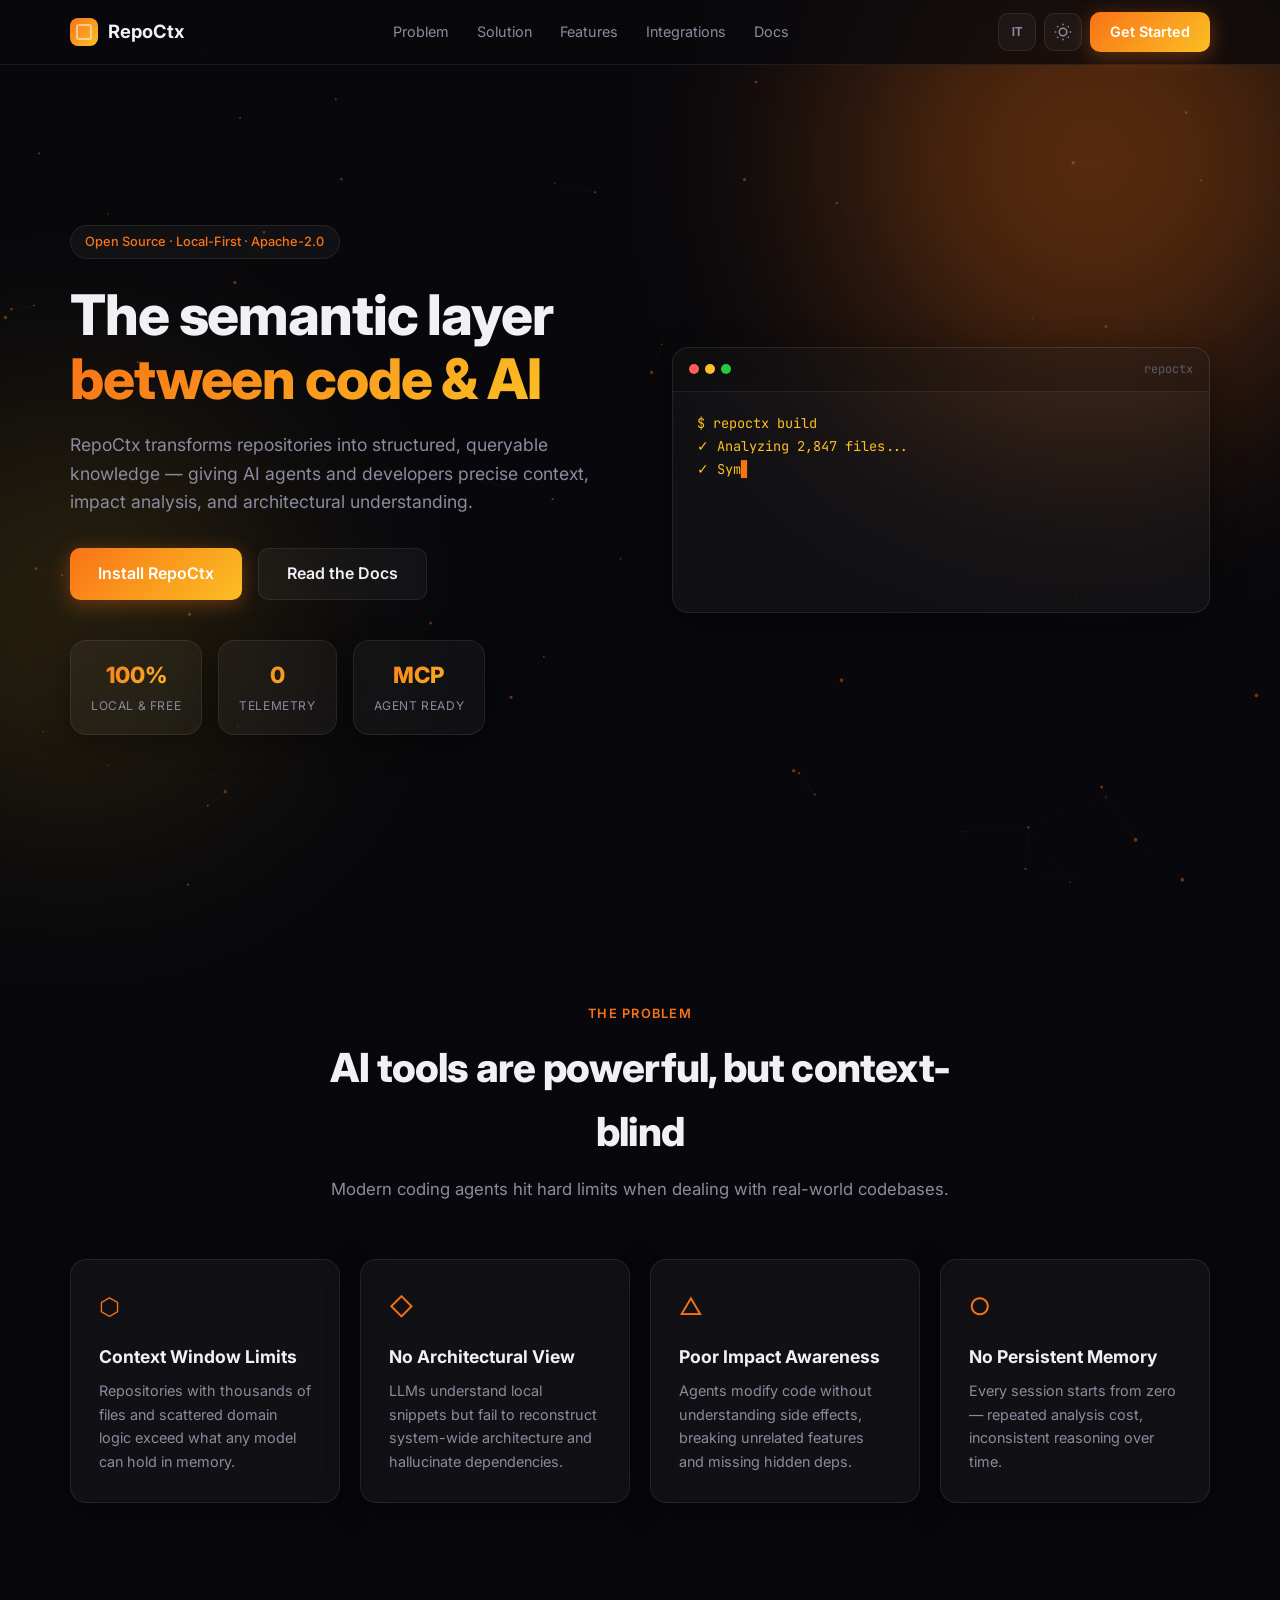
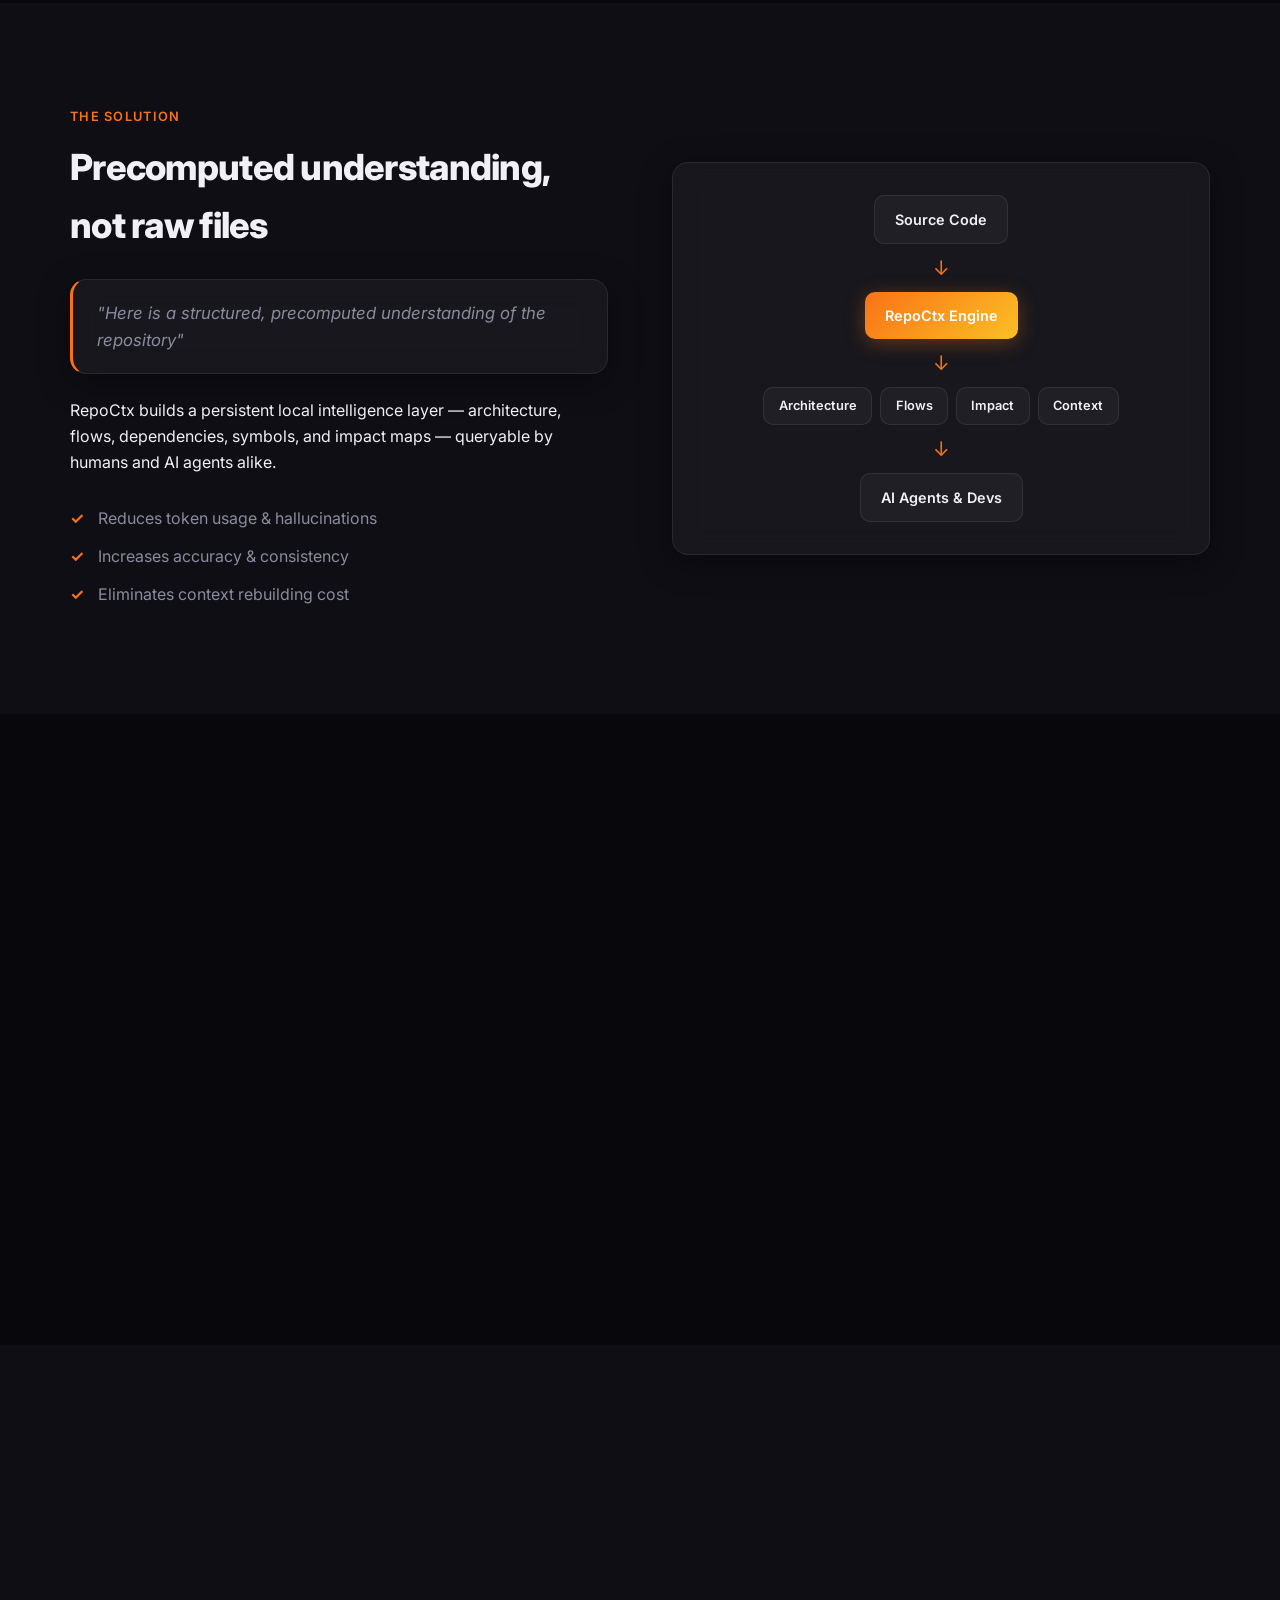
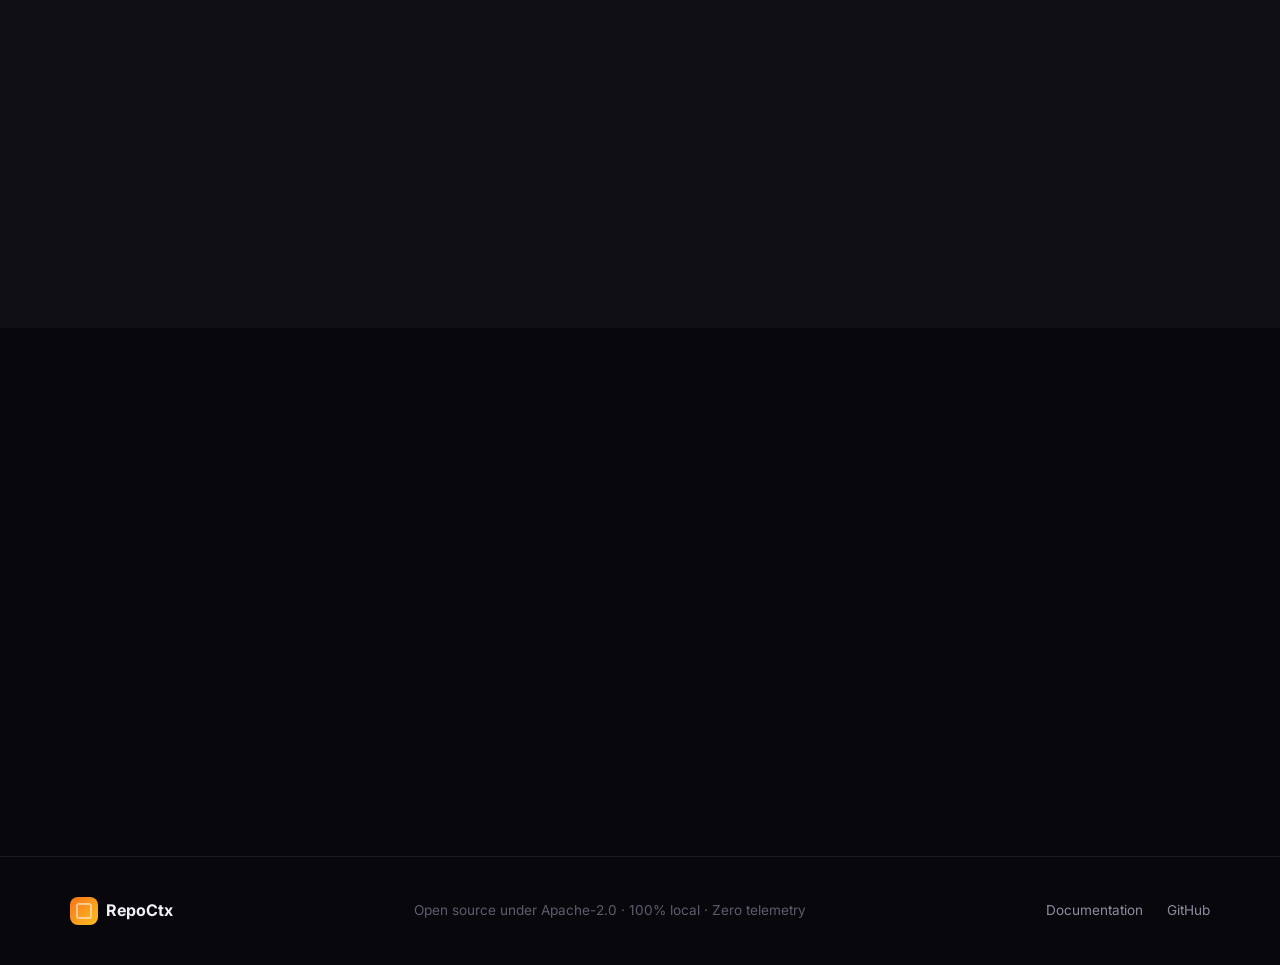
==== website/index.html @ 56a8cdcb "Initial commit" ====
<!DOCTYPE html>
<html lang="en" data-theme="dark">
<head>
  <meta charset="UTF-8" />
  <meta name="viewport" content="width=device-width, initial-scale=1.0" />
  <meta name="description" content="RepoCtx — AI Context & Impact Engine for Codebases" />
  <title>RepoCtx — AI Context & Impact Engine</title>
  <link rel="icon" type="image/svg+xml" href="public/favicon.svg" />
  <link rel="preload" href="css/styles.css" as="style" />
  <link rel="stylesheet" href="css/styles.css" />
  <link rel="preconnect" href="https://fonts.googleapis.com" />
  <link rel="preconnect" href="https://fonts.gstatic.com" crossorigin />
  <link rel="preload" as="style" href="https://fonts.googleapis.com/css2?family=Inter:wght@400;500;600;700;800&family=JetBrains+Mono:wght@400;500;600&display=swap" />
  <link rel="stylesheet" href="https://fonts.googleapis.com/css2?family=Inter:wght@400;500;600;700;800&family=JetBrains+Mono:wght@400;500;600&display=swap" media="print" onload="this.media='all'" />
  <noscript><link rel="stylesheet" href="https://fonts.googleapis.com/css2?family=Inter:wght@400;500;600;700;800&family=JetBrains+Mono:wght@400;500;600&display=swap" /></noscript>
  <script>try{var t=localStorage.getItem("repoctx-theme");if(t)document.documentElement.setAttribute("data-theme",t)}catch(e){}</script>
</head>
<body>
  <canvas id="particles" aria-hidden="true"></canvas>
  <div class="glow glow-1" aria-hidden="true"></div>
  <div class="glow glow-2" aria-hidden="true"></div>

  <header class="nav" id="nav">
    <div class="nav-inner container">
      <a href="index.html" class="logo">
        <span class="logo-icon"></span>
        <span>RepoCtx</span>
      </a>
      <nav class="nav-links">
        <a href="#problem" data-i18n="nav.problem">Problem</a>
        <a href="#solution" data-i18n="nav.solution">Solution</a>
        <a href="#features" data-i18n="nav.features">Features</a>
        <a href="#integrations" data-i18n="nav.integrations">Integrations</a>
        <a href="docs.html" data-i18n="nav.docs">Docs</a>
      </nav>
      <div class="nav-actions">
        <button class="btn-icon" id="lang-toggle" aria-label="Switch language">EN</button>
        <button class="btn-icon" id="theme-toggle" aria-label="Toggle theme">
          <svg class="icon-sun" width="18" height="18" viewBox="0 0 24 24" fill="none" stroke="currentColor" stroke-width="2"><circle cx="12" cy="12" r="5"/><path d="M12 1v2M12 21v2M4.22 4.22l1.42 1.42M18.36 18.36l1.42 1.42M1 12h2M21 12h2M4.22 19.78l1.42-1.42M18.36 5.64l1.42-1.42"/></svg>
          <svg class="icon-moon" width="18" height="18" viewBox="0 0 24 24" fill="none" stroke="currentColor" stroke-width="2"><path d="M21 12.79A9 9 0 1 1 11.21 3 7 7 0 0 0 21 12.79z"/></svg>
        </button>
        <a href="docs.html#install" class="btn btn-primary" data-i18n="nav.getStarted">Get Started</a>
      </div>
      <button class="nav-burger" id="nav-burger" aria-label="Menu">
        <span></span><span></span><span></span>
      </button>
    </div>
  </header>

  <main>
  <!-- Hero -->
  <section class="hero" id="hero">
    <div class="container hero-grid">
      <div class="hero-content reveal">
        <div class="badge" data-i18n="hero.badge">Open Source · Local-First · Apache-2.0</div>
        <h1>
          <span data-i18n="hero.title1">The semantic layer</span><br />
          <span class="gradient-text" data-i18n="hero.title2">between code & AI</span>
        </h1>
        <p class="hero-sub" data-i18n="hero.sub">
          RepoCtx transforms repositories into structured, queryable knowledge — giving AI agents and developers precise context, impact analysis, and architectural understanding.
        </p>
        <div class="hero-cta">
          <a href="docs.html#install" class="btn btn-primary btn-lg" data-i18n="hero.cta1">Install RepoCtx</a>
          <a href="docs.html" class="btn btn-glass btn-lg" data-i18n="hero.cta2">Read the Docs</a>
        </div>
        <div class="hero-stats">
          <div class="stat glass-card">
            <span class="stat-num">100%</span>
            <span class="stat-label" data-i18n="hero.stat1">Local & Free</span>
          </div>
          <div class="stat glass-card">
            <span class="stat-num">0</span>
            <span class="stat-label" data-i18n="hero.stat2">Telemetry</span>
          </div>
          <div class="stat glass-card">
            <span class="stat-num">MCP</span>
            <span class="stat-label" data-i18n="hero.stat3">Agent Ready</span>
          </div>
        </div>
      </div>
      <div class="hero-terminal reveal" data-delay="200">
        <div class="terminal glass-card">
          <div class="terminal-bar">
            <span class="dot red"></span>
            <span class="dot yellow"></span>
            <span class="dot green"></span>
            <span class="terminal-title">repoctx</span>
          </div>
          <div class="terminal-body">
            <pre><code id="typing-output"></code><span class="cursor-blink">▊</span></pre>
          </div>
        </div>
      </div>
    </div>
  </section>

  <!-- Problem -->
  <section class="section" id="problem">
    <div class="container">
      <div class="section-header reveal">
        <span class="section-tag" data-i18n="problem.tag">The Problem</span>
        <h2 data-i18n="problem.title">AI tools are powerful, but context-blind</h2>
        <p data-i18n="problem.sub">Modern coding agents hit hard limits when dealing with real-world codebases.</p>
      </div>
      <div class="cards-grid">
        <article class="glass-card card reveal" data-delay="0">
          <div class="card-icon">⬡</div>
          <h3 data-i18n="problem.c1.title">Context Window Limits</h3>
          <p data-i18n="problem.c1.desc">Repositories with thousands of files and scattered domain logic exceed what any model can hold in memory.</p>
        </article>
        <article class="glass-card card reveal" data-delay="100">
          <div class="card-icon">◇</div>
          <h3 data-i18n="problem.c2.title">No Architectural View</h3>
          <p data-i18n="problem.c2.desc">LLMs understand local snippets but fail to reconstruct system-wide architecture and hallucinate dependencies.</p>
        </article>
        <article class="glass-card card reveal" data-delay="200">
          <div class="card-icon">△</div>
          <h3 data-i18n="problem.c3.title">Poor Impact Awareness</h3>
          <p data-i18n="problem.c3.desc">Agents modify code without understanding side effects, breaking unrelated features and missing hidden deps.</p>
        </article>
        <article class="glass-card card reveal" data-delay="300">
          <div class="card-icon">○</div>
          <h3 data-i18n="problem.c4.title">No Persistent Memory</h3>
          <p data-i18n="problem.c4.desc">Every session starts from zero — repeated analysis cost, inconsistent reasoning over time.</p>
        </article>
      </div>
    </div>
  </section>

  <!-- Solution -->
  <section class="section section-alt" id="solution">
    <div class="container">
      <div class="split reveal">
        <div class="split-content">
          <span class="section-tag" data-i18n="solution.tag">The Solution</span>
          <h2 data-i18n="solution.title">Precomputed understanding, not raw files</h2>
          <blockquote class="quote glass-card">
            <p data-i18n="solution.quote">"Here is a structured, precomputed understanding of the repository"</p>
          </blockquote>
          <p data-i18n="solution.desc">RepoCtx builds a persistent local intelligence layer — architecture, flows, dependencies, symbols, and impact maps — queryable by humans and AI agents alike.</p>
          <ul class="check-list">
            <li data-i18n="solution.li1">Reduces token usage & hallucinations</li>
            <li data-i18n="solution.li2">Increases accuracy & consistency</li>
            <li data-i18n="solution.li3">Eliminates context rebuilding cost</li>
          </ul>
        </div>
        <div class="split-visual">
          <div class="flow-diagram glass-card">
            <div class="flow-node" data-i18n="solution.flow1">Source Code</div>
            <div class="flow-arrow">↓</div>
            <div class="flow-node accent" data-i18n="solution.flow2">RepoCtx Engine</div>
            <div class="flow-arrow">↓</div>
            <div class="flow-branches">
              <div class="flow-node small" data-i18n="solution.flow3">Architecture</div>
              <div class="flow-node small" data-i18n="solution.flow4">Flows</div>
              <div class="flow-node small" data-i18n="solution.flow5">Impact</div>
              <div class="flow-node small" data-i18n="solution.flow6">Context</div>
            </div>
            <div class="flow-arrow">↓</div>
            <div class="flow-node" data-i18n="solution.flow7">AI Agents & Devs</div>
          </div>
        </div>
      </div>
    </div>
  </section>

  <!-- Features -->
  <section class="section" id="features">
    <div class="container">
      <div class="section-header reveal">
        <span class="section-tag" data-i18n="features.tag">Key Features</span>
        <h2 data-i18n="features.title">Built for precision, not guesswork</h2>
      </div>
      <div class="features-grid">
        <article class="feature glass-card reveal" data-delay="0">
          <div class="feature-num">01</div>
          <h3 data-i18n="features.f1.title">Impact Analysis Engine</h3>
          <p data-i18n="features.f1.desc">Determines exactly what breaks when a component changes — modules, tests, risk zones.</p>
        </article>
        <article class="feature glass-card reveal" data-delay="100">
          <div class="feature-num">02</div>
          <h3 data-i18n="features.f2.title">Semantic Flow Reconstruction</h3>
          <p data-i18n="features.f2.desc">Reconstructs end-to-end business flows across services, modules, and external systems.</p>
        </article>
        <article class="feature glass-card reveal" data-delay="200">
          <div class="feature-num">03</div>
          <h3 data-i18n="features.f3.title">Repository Memory Layer</h3>
          <p data-i18n="features.f3.desc">Persistent structural understanding that survives across sessions and agent runs.</p>
        </article>
        <article class="feature glass-card reveal" data-delay="300">
          <div class="feature-num">04</div>
          <h3 data-i18n="features.f4.title">AI Context Compression</h3>
          <p data-i18n="features.f4.desc">Reduces massive codebases into minimal, token-optimized context for LLM consumption.</p>
        </article>
      </div>
    </div>
  </section>

  <!-- Integrations -->
  <section class="section section-alt" id="integrations">
    <div class="container">
      <div class="section-header reveal">
        <span class="section-tag" data-i18n="integrations.tag">Integrations</span>
        <h2 data-i18n="integrations.title">Agent-agnostic by design</h2>
        <p data-i18n="integrations.sub">Works with any AI coding tool via CLI or MCP.</p>
      </div>
      <div class="integrations-grid reveal">
        <div class="integration glass-card">
          <h3>Cursor</h3>
          <p data-i18n="integrations.cursor">Background context provider — architectural awareness for suggestions and multi-file edits.</p>
        </div>
        <div class="integration glass-card">
          <h3>Claude Code</h3>
          <p data-i18n="integrations.claude">Agents call repoctx context, impact, and flow before modifying code.</p>
        </div>
        <div class="integration glass-card">
          <h3>OpenAI Codex</h3>
          <p data-i18n="integrations.codex">Structured reasoning over large codebases via tool definitions.</p>
        </div>
        <div class="integration glass-card highlight">
          <h3>MCP Server</h3>
          <p data-i18n="integrations.mcp">repoctx-mcp exposes get_context, get_impact, get_flow, get_dependencies over stdio.</p>
        </div>
      </div>
    </div>
  </section>

  <!-- Vision CTA -->
  <section class="section cta-section">
    <div class="container reveal">
      <div class="cta-box glass-card">
        <h2 data-i18n="cta.title">The standard context layer for AI coding agents</h2>
        <p data-i18n="cta.sub">Like Git for version control — RepoCtx for code understanding.</p>
        <a href="docs.html#install" class="btn btn-primary btn-lg" data-i18n="cta.button">Start Building Context</a>
      </div>
    </div>
  </section>
  </main>

  <footer class="footer">
    <div class="container footer-inner">
      <div class="footer-brand">
        <span class="logo-icon"></span>
        <span>RepoCtx</span>
      </div>
      <p class="footer-copy" data-i18n="footer.copy">Open source under Apache-2.0 · 100% local · Zero telemetry</p>
      <div class="footer-links">
        <a href="docs.html" data-i18n="footer.docs">Documentation</a>
        <a href="https://github.com" data-i18n="footer.github">GitHub</a>
      </div>
    </div>
  </footer>

  <script src="js/i18n.js" defer></script>
  <script src="js/main.js" defer></script>
</body>
</html>
---- website/css/styles.css ----
/* ===== CSS Variables ===== */
:root,
[data-theme="dark"] {
  --bg: #08080c;
  --bg-alt: #0e0e14;
  --surface: rgba(255, 255, 255, 0.04);
  --surface-hover: rgba(255, 255, 255, 0.07);
  --border: rgba(255, 255, 255, 0.08);
  --border-strong: rgba(255, 255, 255, 0.14);
  --text: #f0f0f5;
  --text-muted: #8b8b9e;
  --text-dim: #5c5c6e;
  --accent: #f97316;
  --accent-light: #fbbf24;
  --accent-glow: rgba(249, 115, 22, 0.35);
  --accent-glow-soft: rgba(251, 191, 36, 0.15);
  --glass-blur: 16px;
  --nav-bg: rgba(8, 8, 12, 0.75);
  --code-bg: rgba(0, 0, 0, 0.35);
  --shadow: 0 8px 32px rgba(0, 0, 0, 0.4);
  --gradient: linear-gradient(135deg, #f97316, #fbbf24);
}

[data-theme="light"] {
  --bg: #f8f8fc;
  --bg-alt: #f0f0f6;
  --surface: rgba(255, 255, 255, 0.7);
  --surface-hover: rgba(255, 255, 255, 0.9);
  --border: rgba(0, 0, 0, 0.08);
  --border-strong: rgba(0, 0, 0, 0.14);
  --text: #12121a;
  --text-muted: #5c5c6e;
  --text-dim: #8b8b9e;
  --accent-glow: rgba(249, 115, 22, 0.2);
  --accent-glow-soft: rgba(251, 191, 36, 0.1);
  --nav-bg: rgba(248, 248, 252, 0.85);
  --code-bg: rgba(0, 0, 0, 0.04);
  --shadow: 0 8px 32px rgba(0, 0, 0, 0.08);
}

/* ===== Reset & Base ===== */
*, *::before, *::after { box-sizing: border-box; margin: 0; padding: 0; }

html {
  scroll-behavior: smooth;
  scroll-padding-top: 80px;
}

body {
  font-family: "Inter", system-ui, sans-serif;
  background: var(--bg);
  color: var(--text);
  line-height: 1.6;
  overflow-x: hidden;
  transition: background 0.4s ease, color 0.4s ease;
  text-rendering: optimizeLegibility;
  -webkit-font-smoothing: antialiased;
}

a { color: inherit; text-decoration: none; }
img { max-width: 100%; display: block; }
code, pre { font-family: "JetBrains Mono", monospace; }

.container {
  width: min(1140px, 92vw);
  margin: 0 auto;
}

/* ===== Background Effects ===== */
#particles {
  position: fixed;
  inset: 0;
  z-index: 0;
  pointer-events: none;
  contain: strict;
  will-change: contents;
}

.glow {
  position: fixed;
  border-radius: 50%;
  filter: blur(120px);
  pointer-events: none;
  z-index: 0;
  animation: glowPulse 8s ease-in-out infinite;
  contain: strict;
  will-change: transform, opacity;
}

.glow-1 {
  width: 500px;
  height: 500px;
  background: var(--accent-glow);
  top: -10%;
  right: -5%;
}

.glow-2 {
  width: 400px;
  height: 400px;
  background: var(--accent-glow-soft);
  bottom: 10%;
  left: -10%;
  animation-delay: -4s;
}

@keyframes glowPulse {
  0%, 100% { opacity: 0.6; transform: scale(1); }
  50% { opacity: 1; transform: scale(1.1); }
}

/* ===== Glass Card ===== */
.glass-card {
  background: var(--surface);
  border: 1px solid var(--border);
  border-radius: 16px;
  backdrop-filter: blur(var(--glass-blur));
  -webkit-backdrop-filter: blur(var(--glass-blur));
  box-shadow: var(--shadow);
  transition: border-color 0.3s, background 0.3s, transform 0.3s, box-shadow 0.3s;
}

.glass-card:hover {
  border-color: var(--border-strong);
  background: var(--surface-hover);
}

/* ===== Navigation ===== */
.nav {
  position: fixed;
  top: 0;
  left: 0;
  right: 0;
  z-index: 100;
  background: var(--nav-bg);
  backdrop-filter: blur(20px);
  -webkit-backdrop-filter: blur(20px);
  border-bottom: 1px solid var(--border);
  transition: background 0.4s, box-shadow 0.3s;
}

.nav.scrolled { box-shadow: 0 4px 24px rgba(0, 0, 0, 0.15); }

.nav-inner {
  display: flex;
  align-items: center;
  justify-content: space-between;
  height: 64px;
  gap: 1rem;
}

.logo {
  display: flex;
  align-items: center;
  gap: 0.6rem;
  font-weight: 700;
  font-size: 1.15rem;
}

.logo-icon {
  width: 28px;
  height: 28px;
  border-radius: 8px;
  background: var(--gradient);
  position: relative;
}

.logo-icon::after {
  content: "";
  position: absolute;
  inset: 6px;
  border: 2px solid rgba(255,255,255,0.5);
  border-radius: 3px;
}

.nav-links {
  display: flex;
  gap: 1.75rem;
}

.nav-links a {
  font-size: 0.9rem;
  color: var(--text-muted);
  transition: color 0.2s;
  position: relative;
}

.nav-links a:hover { color: var(--accent); }

.nav-links a::after {
  content: "";
  position: absolute;
  bottom: -4px;
  left: 0;
  width: 0;
  height: 2px;
  background: var(--gradient);
  transition: width 0.3s;
}

.nav-links a:hover::after { width: 100%; }

.nav-actions {
  display: flex;
  align-items: center;
  gap: 0.5rem;
}

.nav-burger {
  display: none;
  flex-direction: column;
  gap: 5px;
  background: none;
  border: none;
  cursor: pointer;
  padding: 4px;
}

.nav-burger span {
  display: block;
  width: 22px;
  height: 2px;
  background: var(--text);
  transition: transform 0.3s, opacity 0.3s;
}

.nav-burger.active span:nth-child(1) { transform: translateY(7px) rotate(45deg); }
.nav-burger.active span:nth-child(2) { opacity: 0; }
.nav-burger.active span:nth-child(3) { transform: translateY(-7px) rotate(-45deg); }

/* ===== Buttons ===== */
.btn {
  display: inline-flex;
  align-items: center;
  justify-content: center;
  padding: 0.55rem 1.25rem;
  border-radius: 10px;
  font-size: 0.9rem;
  font-weight: 600;
  border: none;
  cursor: pointer;
  transition: transform 0.2s, box-shadow 0.2s, background 0.2s;
}

.btn:hover { transform: translateY(-2px); }
.btn:active { transform: translateY(0); }

.btn-primary {
  background: var(--gradient);
  color: #fff;
  box-shadow: 0 4px 20px var(--accent-glow);
}

.btn-primary:hover { box-shadow: 0 6px 28px var(--accent-glow); }

.btn-glass {
  background: var(--surface);
  border: 1px solid var(--border);
  color: var(--text);
}

.btn-lg { padding: 0.75rem 1.75rem; font-size: 1rem; }

.btn-icon {
  width: 38px;
  height: 38px;
  display: flex;
  align-items: center;
  justify-content: center;
  border-radius: 10px;
  border: 1px solid var(--border);
  background: var(--surface);
  color: var(--text-muted);
  cursor: pointer;
  font-size: 0.75rem;
  font-weight: 700;
  transition: border-color 0.2s, color 0.2s, background 0.2s;
}

.btn-icon:hover {
  border-color: var(--accent);
  color: var(--accent);
}

[data-theme="dark"] .icon-sun { display: block; }
[data-theme="dark"] .icon-moon { display: none; }
[data-theme="light"] .icon-sun { display: none; }
[data-theme="light"] .icon-moon { display: block; }

/* ===== Hero ===== */
.hero {
  position: relative;
  z-index: 1;
  padding: 140px 0 80px;
  min-height: 100vh;
  display: flex;
  align-items: center;
}

.hero-grid {
  display: grid;
  grid-template-columns: 1fr 1fr;
  gap: 4rem;
  align-items: center;
}

.badge {
  display: inline-block;
  padding: 0.35rem 0.9rem;
  border-radius: 100px;
  font-size: 0.8rem;
  font-weight: 500;
  background: var(--surface);
  border: 1px solid var(--border);
  color: var(--accent);
  margin-bottom: 1.5rem;
}

.hero h1 {
  font-size: clamp(2.2rem, 5vw, 3.5rem);
  font-weight: 800;
  line-height: 1.15;
  letter-spacing: -0.02em;
  margin-bottom: 1.25rem;
}

.gradient-text {
  background: var(--gradient);
  -webkit-background-clip: text;
  -webkit-text-fill-color: transparent;
  background-clip: text;
}

.hero-sub {
  font-size: 1.1rem;
  color: var(--text-muted);
  max-width: 520px;
  margin-bottom: 2rem;
}

.hero-cta {
  display: flex;
  gap: 1rem;
  flex-wrap: wrap;
  margin-bottom: 2.5rem;
}

.hero-stats {
  display: flex;
  gap: 1rem;
  flex-wrap: wrap;
}

.stat {
  padding: 1rem 1.25rem;
  text-align: center;
  min-width: 100px;
}

.stat-num {
  display: block;
  font-size: 1.4rem;
  font-weight: 800;
  background: var(--gradient);
  -webkit-background-clip: text;
  -webkit-text-fill-color: transparent;
  background-clip: text;
}

.stat-label {
  font-size: 0.75rem;
  color: var(--text-muted);
  text-transform: uppercase;
  letter-spacing: 0.05em;
}

/* ===== Terminal ===== */
.terminal {
  overflow: hidden;
  animation: float 6s ease-in-out infinite;
}

@keyframes float {
  0%, 100% { transform: translateY(0); }
  50% { transform: translateY(-10px); }
}

.terminal-bar {
  display: flex;
  align-items: center;
  gap: 6px;
  padding: 12px 16px;
  border-bottom: 1px solid var(--border);
  background: rgba(0,0,0,0.2);
}

.dot {
  width: 10px;
  height: 10px;
  border-radius: 50%;
}

.dot.red { background: #ff5f57; }
.dot.yellow { background: #febc2e; }
.dot.green { background: #28c840; }

.terminal-title {
  margin-left: auto;
  font-family: "JetBrains Mono", monospace;
  font-size: 0.75rem;
  color: var(--text-dim);
}

.terminal-body {
  padding: 1.25rem 1.5rem;
  min-height: 220px;
}

.terminal-body pre {
  font-size: 0.85rem;
  line-height: 1.7;
  color: var(--accent-light);
  white-space: pre-wrap;
  word-break: break-all;
}

.cursor-blink {
  animation: blink 1s step-end infinite;
  color: var(--accent);
}

@keyframes blink {
  0%, 100% { opacity: 1; }
  50% { opacity: 0; }
}

/* ===== Sections ===== */
.section {
  position: relative;
  z-index: 1;
  padding: 100px 0;
  content-visibility: auto;
  contain-intrinsic-size: auto 600px;
}

.section-alt { background: var(--bg-alt); }

.section-header {
  text-align: center;
  max-width: 640px;
  margin: 0 auto 3.5rem;
}

.section-tag {
  display: inline-block;
  font-size: 0.8rem;
  font-weight: 600;
  text-transform: uppercase;
  letter-spacing: 0.1em;
  color: var(--accent);
  margin-bottom: 0.75rem;
}

.section-header h2 {
  font-size: clamp(1.75rem, 4vw, 2.5rem);
  font-weight: 800;
  letter-spacing: -0.02em;
  margin-bottom: 0.75rem;
}

.section-header p {
  color: var(--text-muted);
  font-size: 1.05rem;
}

/* ===== Cards Grid ===== */
.cards-grid {
  display: grid;
  grid-template-columns: repeat(auto-fit, minmax(250px, 1fr));
  gap: 1.25rem;
}

.card {
  padding: 1.75rem;
}

.card-icon {
  font-size: 1.5rem;
  color: var(--accent);
  margin-bottom: 1rem;
}

.card h3 {
  font-size: 1.1rem;
  font-weight: 700;
  margin-bottom: 0.5rem;
}

.card p {
  font-size: 0.9rem;
  color: var(--text-muted);
  line-height: 1.65;
}

/* ===== Split Layout ===== */
.split {
  display: grid;
  grid-template-columns: 1fr 1fr;
  gap: 4rem;
  align-items: center;
}

.split-content h2 {
  font-size: clamp(1.75rem, 3.5vw, 2.25rem);
  font-weight: 800;
  margin-bottom: 1.25rem;
  letter-spacing: -0.02em;
}

.quote {
  padding: 1.25rem 1.5rem;
  margin: 1.5rem 0;
  border-left: 3px solid var(--accent);
}

.quote p {
  font-style: italic;
  color: var(--text-muted);
  font-size: 1.05rem;
}

.check-list {
  list-style: none;
  margin-top: 1.5rem;
}

.check-list li {
  padding: 0.4rem 0 0.4rem 1.75rem;
  position: relative;
  color: var(--text-muted);
}

.check-list li::before {
  content: "✓";
  position: absolute;
  left: 0;
  color: var(--accent);
  font-weight: 700;
}

/* ===== Flow Diagram ===== */
.flow-diagram {
  padding: 2rem;
  text-align: center;
}

.flow-node {
  padding: 0.75rem 1.25rem;
  border-radius: 10px;
  background: var(--surface);
  border: 1px solid var(--border);
  font-size: 0.9rem;
  font-weight: 600;
  display: inline-block;
  transition: border-color 0.3s, box-shadow 0.3s;
}

.flow-node.accent {
  background: var(--gradient);
  color: #fff;
  border: none;
  box-shadow: 0 4px 20px var(--accent-glow);
}

.flow-node.small {
  font-size: 0.8rem;
  padding: 0.5rem 0.9rem;
}

.flow-arrow {
  color: var(--accent);
  font-size: 1.25rem;
  margin: 0.5rem 0;
  animation: arrowBounce 2s ease-in-out infinite;
}

@keyframes arrowBounce {
  0%, 100% { transform: translateY(0); opacity: 0.6; }
  50% { transform: translateY(4px); opacity: 1; }
}

.flow-branches {
  display: flex;
  gap: 0.5rem;
  justify-content: center;
  flex-wrap: wrap;
}

/* ===== Features Grid ===== */
.features-grid {
  display: grid;
  grid-template-columns: repeat(auto-fit, minmax(260px, 1fr));
  gap: 1.25rem;
}

.feature {
  padding: 2rem;
  position: relative;
  overflow: hidden;
}

.feature::before {
  content: "";
  position: absolute;
  top: 0;
  left: 0;
  right: 0;
  height: 2px;
  background: var(--gradient);
  transform: scaleX(0);
  transition: transform 0.4s;
}

.feature:hover::before { transform: scaleX(1); }

.feature-num {
  font-size: 2.5rem;
  font-weight: 800;
  color: var(--border-strong);
  margin-bottom: 0.75rem;
  line-height: 1;
}

.feature h3 {
  font-size: 1.1rem;
  font-weight: 700;
  margin-bottom: 0.5rem;
}

.feature p {
  font-size: 0.9rem;
  color: var(--text-muted);
}

/* ===== Integrations ===== */
.integrations-grid {
  display: grid;
  grid-template-columns: repeat(auto-fit, minmax(240px, 1fr));
  gap: 1.25rem;
}

.integration {
  padding: 1.75rem;
}

.integration h3 {
  font-size: 1.15rem;
  font-weight: 700;
  margin-bottom: 0.5rem;
}

.integration p {
  font-size: 0.9rem;
  color: var(--text-muted);
}

.integration.highlight {
  border-color: var(--accent);
  box-shadow: 0 0 30px var(--accent-glow-soft);
}

/* ===== CTA ===== */
.cta-section { padding-bottom: 120px; }

.cta-box {
  text-align: center;
  padding: 4rem 2rem;
}

.cta-box h2 {
  font-size: clamp(1.5rem, 3.5vw, 2.25rem);
  font-weight: 800;
  margin-bottom: 0.75rem;
}

.cta-box p {
  color: var(--text-muted);
  margin-bottom: 2rem;
  font-size: 1.05rem;
}

/* ===== Footer ===== */
.footer {
  position: relative;
  z-index: 1;
  border-top: 1px solid var(--border);
  padding: 2.5rem 0;
}

.footer-inner {
  display: flex;
  align-items: center;
  justify-content: space-between;
  flex-wrap: wrap;
  gap: 1rem;
}

.footer-brand {
  display: flex;
  align-items: center;
  gap: 0.5rem;
  font-weight: 700;
}

.footer-copy {
  font-size: 0.85rem;
  color: var(--text-dim);
}

.footer-links {
  display: flex;
  gap: 1.5rem;
}

.footer-links a {
  font-size: 0.85rem;
  color: var(--text-muted);
  transition: color 0.2s;
}

.footer-links a:hover { color: var(--accent); }

/* ===== Docs Page ===== */
.docs-main {
  position: relative;
  z-index: 1;
  padding: 100px 0 60px;
  content-visibility: auto;
  contain-intrinsic-size: auto 800px;
}

.docs-layout {
  display: grid;
  grid-template-columns: 220px 1fr;
  gap: 2.5rem;
  align-items: start;
}

.docs-sidebar {
  position: sticky;
  top: 88px;
  padding: 1.25rem;
}

.docs-toc {
  display: flex;
  flex-direction: column;
  gap: 0.25rem;
}

.docs-toc a {
  padding: 0.45rem 0.75rem;
  border-radius: 8px;
  font-size: 0.85rem;
  color: var(--text-muted);
  transition: background 0.2s, color 0.2s;
}

.docs-toc a:hover,
.docs-toc a.active {
  background: var(--surface-hover);
  color: var(--accent);
}

.doc-section {
  margin-bottom: 4rem;
  padding-bottom: 2rem;
  border-bottom: 1px solid var(--border);
}

.doc-section:last-child { border-bottom: none; }

.doc-section h1 {
  font-size: 2.5rem;
  font-weight: 800;
  margin-bottom: 1rem;
}

.doc-section h2 {
  font-size: 1.75rem;
  font-weight: 800;
  margin-bottom: 1rem;
  padding-top: 1rem;
}

.doc-section h3 {
  font-size: 1.15rem;
  font-weight: 700;
  margin: 1.75rem 0 0.75rem;
}

.lead {
  font-size: 1.15rem;
  color: var(--text-muted);
  line-height: 1.7;
}

.doc-section p {
  color: var(--text-muted);
  margin-bottom: 1rem;
  line-height: 1.7;
}

.doc-section code {
  background: var(--code-bg);
  padding: 0.15rem 0.4rem;
  border-radius: 4px;
  font-size: 0.85em;
  color: var(--accent-light);
}

.code-block {
  margin: 1rem 0 1.5rem;
  overflow: hidden;
}

.code-header {
  display: flex;
  justify-content: space-between;
  align-items: center;
  padding: 0.5rem 1rem;
  border-bottom: 1px solid var(--border);
  font-size: 0.75rem;
  color: var(--text-dim);
  text-transform: uppercase;
  letter-spacing: 0.05em;
}

.copy-btn {
  background: none;
  border: 1px solid var(--border);
  color: var(--text-muted);
  padding: 0.2rem 0.6rem;
  border-radius: 6px;
  font-size: 0.7rem;
  cursor: pointer;
  transition: border-color 0.2s, color 0.2s;
}

.copy-btn:hover {
  border-color: var(--accent);
  color: var(--accent);
}

.code-block pre {
  padding: 1.25rem;
  font-size: 0.85rem;
  line-height: 1.7;
  overflow-x: auto;
  color: var(--accent-light);
}

.table-wrap {
  overflow-x: auto;
  margin: 1rem 0;
}

table {
  width: 100%;
  border-collapse: collapse;
  font-size: 0.9rem;
}

th, td {
  padding: 0.75rem 1rem;
  text-align: left;
  border-bottom: 1px solid var(--border);
}

th {
  font-weight: 600;
  color: var(--text);
  font-size: 0.8rem;
  text-transform: uppercase;
  letter-spacing: 0.05em;
}

td { color: var(--text-muted); }

.principles-list {
  display: grid;
  grid-template-columns: repeat(auto-fit, minmax(240px, 1fr));
  gap: 1rem;
  margin-top: 1rem;
}

.principle {
  padding: 1.5rem;
}

.principle h3 {
  font-size: 1rem;
  margin: 0 0 0.5rem;
}

.principle p {
  font-size: 0.85rem;
  margin: 0;
}

.arch-stack {
  display: flex;
  flex-direction: column;
  gap: 0.75rem;
  margin: 1.5rem 0;
}

.arch-layer {
  display: flex;
  align-items: center;
  gap: 1rem;
  padding: 1rem 1.25rem;
  font-size: 0.9rem;
  color: var(--text-muted);
}

.arch-label {
  font-weight: 700;
  color: var(--accent);
  min-width: 80px;
  font-size: 0.8rem;
  text-transform: uppercase;
  letter-spacing: 0.05em;
}

.muted {
  font-size: 0.85rem;
  color: var(--text-dim);
  font-style: italic;
}

.install-note {
  padding: 1.25rem 1.5rem;
  margin-top: 1.5rem;
  border-left: 3px solid var(--accent);
}

.install-note p { margin: 0; }

/* ===== Scroll Reveal ===== */
.reveal {
  opacity: 0;
  transform: translateY(30px);
  transition: opacity 0.7s ease, transform 0.7s ease;
}

.reveal.visible {
  opacity: 1;
  transform: translateY(0);
}

/* ===== Reduced Motion ===== */
@media (prefers-reduced-motion: reduce) {
  html { scroll-behavior: auto; }

  .reveal {
    opacity: 1;
    transform: none;
    transition: none;
  }

  .terminal,
  .glow,
  .flow-arrow,
  .cursor-blink {
    animation: none !important;
  }

  body,
  .glass-card,
  .btn,
  .nav-links a::after {
    transition: none !important;
  }
}

/* ===== Mobile ===== */
@media (max-width: 900px) {
  .hero-grid,
  .split,
  .docs-layout {
    grid-template-columns: 1fr;
  }

  .hero-grid { gap: 2.5rem; }
  .split { gap: 2.5rem; }

  .nav-links {
    display: none;
    position: absolute;
    top: 64px;
    left: 0;
    right: 0;
    flex-direction: column;
    background: var(--nav-bg);
    backdrop-filter: blur(20px);
    padding: 1.5rem;
    border-bottom: 1px solid var(--border);
    gap: 0.5rem;
  }

  .nav-links.open { display: flex; }

  .nav-burger { display: flex; }

  .nav-actions .btn-primary { display: none; }

  .docs-sidebar {
    position: static;
  }

  .docs-toc {
    flex-direction: row;
    flex-wrap: wrap;
    gap: 0.5rem;
  }

  .hero { padding-top: 100px; min-height: auto; }
  .section { padding: 70px 0; }
}

@media (max-width: 500px) {
  .hero-cta { flex-direction: column; }
  .hero-cta .btn { width: 100%; }
  .hero-stats { flex-direction: column; }
  .stat { width: 100%; }
}
---- website/css/styles.css ----
/* ===== CSS Variables ===== */
:root,
[data-theme="dark"] {
  --bg: #08080c;
  --bg-alt: #0e0e14;
  --surface: rgba(255, 255, 255, 0.04);
  --surface-hover: rgba(255, 255, 255, 0.07);
  --border: rgba(255, 255, 255, 0.08);
  --border-strong: rgba(255, 255, 255, 0.14);
  --text: #f0f0f5;
  --text-muted: #8b8b9e;
  --text-dim: #5c5c6e;
  --accent: #f97316;
  --accent-light: #fbbf24;
  --accent-glow: rgba(249, 115, 22, 0.35);
  --accent-glow-soft: rgba(251, 191, 36, 0.15);
  --glass-blur: 16px;
  --nav-bg: rgba(8, 8, 12, 0.75);
  --code-bg: rgba(0, 0, 0, 0.35);
  --shadow: 0 8px 32px rgba(0, 0, 0, 0.4);
  --gradient: linear-gradient(135deg, #f97316, #fbbf24);
}

[data-theme="light"] {
  --bg: #f8f8fc;
  --bg-alt: #f0f0f6;
  --surface: rgba(255, 255, 255, 0.7);
  --surface-hover: rgba(255, 255, 255, 0.9);
  --border: rgba(0, 0, 0, 0.08);
  --border-strong: rgba(0, 0, 0, 0.14);
  --text: #12121a;
  --text-muted: #5c5c6e;
  --text-dim: #8b8b9e;
  --accent-glow: rgba(249, 115, 22, 0.2);
  --accent-glow-soft: rgba(251, 191, 36, 0.1);
  --nav-bg: rgba(248, 248, 252, 0.85);
  --code-bg: rgba(0, 0, 0, 0.04);
  --shadow: 0 8px 32px rgba(0, 0, 0, 0.08);
}

/* ===== Reset & Base ===== */
*, *::before, *::after { box-sizing: border-box; margin: 0; padding: 0; }

html {
  scroll-behavior: smooth;
  scroll-padding-top: 80px;
}

body {
  font-family: "Inter", system-ui, sans-serif;
  background: var(--bg);
  color: var(--text);
  line-height: 1.6;
  overflow-x: hidden;
  transition: background 0.4s ease, color 0.4s ease;
  text-rendering: optimizeLegibility;
  -webkit-font-smoothing: antialiased;
}

a { color: inherit; text-decoration: none; }
img { max-width: 100%; display: block; }
code, pre { font-family: "JetBrains Mono", monospace; }

.container {
  width: min(1140px, 92vw);
  margin: 0 auto;
}

/* ===== Background Effects ===== */
#particles {
  position: fixed;
  inset: 0;
  z-index: 0;
  pointer-events: none;
  contain: strict;
  will-change: contents;
}

.glow {
  position: fixed;
  border-radius: 50%;
  filter: blur(120px);
  pointer-events: none;
  z-index: 0;
  animation: glowPulse 8s ease-in-out infinite;
  contain: strict;
  will-change: transform, opacity;
}

.glow-1 {
  width: 500px;
  height: 500px;
  background: var(--accent-glow);
  top: -10%;
  right: -5%;
}

.glow-2 {
  width: 400px;
  height: 400px;
  background: var(--accent-glow-soft);
  bottom: 10%;
  left: -10%;
  animation-delay: -4s;
}

@keyframes glowPulse {
  0%, 100% { opacity: 0.6; transform: scale(1); }
  50% { opacity: 1; transform: scale(1.1); }
}

/* ===== Glass Card ===== */
.glass-card {
  background: var(--surface);
  border: 1px solid var(--border);
  border-radius: 16px;
  backdrop-filter: blur(var(--glass-blur));
  -webkit-backdrop-filter: blur(var(--glass-blur));
  box-shadow: var(--shadow);
  transition: border-color 0.3s, background 0.3s, transform 0.3s, box-shadow 0.3s;
}

.glass-card:hover {
  border-color: var(--border-strong);
  background: var(--surface-hover);
}

/* ===== Navigation ===== */
.nav {
  position: fixed;
  top: 0;
  left: 0;
  right: 0;
  z-index: 100;
  background: var(--nav-bg);
  backdrop-filter: blur(20px);
  -webkit-backdrop-filter: blur(20px);
  border-bottom: 1px solid var(--border);
  transition: background 0.4s, box-shadow 0.3s;
}

.nav.scrolled { box-shadow: 0 4px 24px rgba(0, 0, 0, 0.15); }

.nav-inner {
  display: flex;
  align-items: center;
  justify-content: space-between;
  height: 64px;
  gap: 1rem;
}

.logo {
  display: flex;
  align-items: center;
  gap: 0.6rem;
  font-weight: 700;
  font-size: 1.15rem;
}

.logo-icon {
  width: 28px;
  height: 28px;
  border-radius: 8px;
  background: var(--gradient);
  position: relative;
}

.logo-icon::after {
  content: "";
  position: absolute;
  inset: 6px;
  border: 2px solid rgba(255,255,255,0.5);
  border-radius: 3px;
}

.nav-links {
  display: flex;
  gap: 1.75rem;
}

.nav-links a {
  font-size: 0.9rem;
  color: var(--text-muted);
  transition: color 0.2s;
  position: relative;
}

.nav-links a:hover { color: var(--accent); }

.nav-links a::after {
  content: "";
  position: absolute;
  bottom: -4px;
  left: 0;
  width: 0;
  height: 2px;
  background: var(--gradient);
  transition: width 0.3s;
}

.nav-links a:hover::after { width: 100%; }

.nav-actions {
  display: flex;
  align-items: center;
  gap: 0.5rem;
}

.nav-burger {
  display: none;
  flex-direction: column;
  gap: 5px;
  background: none;
  border: none;
  cursor: pointer;
  padding: 4px;
}

.nav-burger span {
  display: block;
  width: 22px;
  height: 2px;
  background: var(--text);
  transition: transform 0.3s, opacity 0.3s;
}

.nav-burger.active span:nth-child(1) { transform: translateY(7px) rotate(45deg); }
.nav-burger.active span:nth-child(2) { opacity: 0; }
.nav-burger.active span:nth-child(3) { transform: translateY(-7px) rotate(-45deg); }

/* ===== Buttons ===== */
.btn {
  display: inline-flex;
  align-items: center;
  justify-content: center;
  padding: 0.55rem 1.25rem;
  border-radius: 10px;
  font-size: 0.9rem;
  font-weight: 600;
  border: none;
  cursor: pointer;
  transition: transform 0.2s, box-shadow 0.2s, background 0.2s;
}

.btn:hover { transform: translateY(-2px); }
.btn:active { transform: translateY(0); }

.btn-primary {
  background: var(--gradient);
  color: #fff;
  box-shadow: 0 4px 20px var(--accent-glow);
}

.btn-primary:hover { box-shadow: 0 6px 28px var(--accent-glow); }

.btn-glass {
  background: var(--surface);
  border: 1px solid var(--border);
  color: var(--text);
}

.btn-lg { padding: 0.75rem 1.75rem; font-size: 1rem; }

.btn-icon {
  width: 38px;
  height: 38px;
  display: flex;
  align-items: center;
  justify-content: center;
  border-radius: 10px;
  border: 1px solid var(--border);
  background: var(--surface);
  color: var(--text-muted);
  cursor: pointer;
  font-size: 0.75rem;
  font-weight: 700;
  transition: border-color 0.2s, color 0.2s, background 0.2s;
}

.btn-icon:hover {
  border-color: var(--accent);
  color: var(--accent);
}

[data-theme="dark"] .icon-sun { display: block; }
[data-theme="dark"] .icon-moon { display: none; }
[data-theme="light"] .icon-sun { display: none; }
[data-theme="light"] .icon-moon { display: block; }

/* ===== Hero ===== */
.hero {
  position: relative;
  z-index: 1;
  padding: 140px 0 80px;
  min-height: 100vh;
  display: flex;
  align-items: center;
}

.hero-grid {
  display: grid;
  grid-template-columns: 1fr 1fr;
  gap: 4rem;
  align-items: center;
}

.badge {
  display: inline-block;
  padding: 0.35rem 0.9rem;
  border-radius: 100px;
  font-size: 0.8rem;
  font-weight: 500;
  background: var(--surface);
  border: 1px solid var(--border);
  color: var(--accent);
  margin-bottom: 1.5rem;
}

.hero h1 {
  font-size: clamp(2.2rem, 5vw, 3.5rem);
  font-weight: 800;
  line-height: 1.15;
  letter-spacing: -0.02em;
  margin-bottom: 1.25rem;
}

.gradient-text {
  background: var(--gradient);
  -webkit-background-clip: text;
  -webkit-text-fill-color: transparent;
  background-clip: text;
}

.hero-sub {
  font-size: 1.1rem;
  color: var(--text-muted);
  max-width: 520px;
  margin-bottom: 2rem;
}

.hero-cta {
  display: flex;
  gap: 1rem;
  flex-wrap: wrap;
  margin-bottom: 2.5rem;
}

.hero-stats {
  display: flex;
  gap: 1rem;
  flex-wrap: wrap;
}

.stat {
  padding: 1rem 1.25rem;
  text-align: center;
  min-width: 100px;
}

.stat-num {
  display: block;
  font-size: 1.4rem;
  font-weight: 800;
  background: var(--gradient);
  -webkit-background-clip: text;
  -webkit-text-fill-color: transparent;
  background-clip: text;
}

.stat-label {
  font-size: 0.75rem;
  color: var(--text-muted);
  text-transform: uppercase;
  letter-spacing: 0.05em;
}

/* ===== Terminal ===== */
.terminal {
  overflow: hidden;
  animation: float 6s ease-in-out infinite;
}

@keyframes float {
  0%, 100% { transform: translateY(0); }
  50% { transform: translateY(-10px); }
}

.terminal-bar {
  display: flex;
  align-items: center;
  gap: 6px;
  padding: 12px 16px;
  border-bottom: 1px solid var(--border);
  background: rgba(0,0,0,0.2);
}

.dot {
  width: 10px;
  height: 10px;
  border-radius: 50%;
}

.dot.red { background: #ff5f57; }
.dot.yellow { background: #febc2e; }
.dot.green { background: #28c840; }

.terminal-title {
  margin-left: auto;
  font-family: "JetBrains Mono", monospace;
  font-size: 0.75rem;
  color: var(--text-dim);
}

.terminal-body {
  padding: 1.25rem 1.5rem;
  min-height: 220px;
}

.terminal-body pre {
  font-size: 0.85rem;
  line-height: 1.7;
  color: var(--accent-light);
  white-space: pre-wrap;
  word-break: break-all;
}

.cursor-blink {
  animation: blink 1s step-end infinite;
  color: var(--accent);
}

@keyframes blink {
  0%, 100% { opacity: 1; }
  50% { opacity: 0; }
}

/* ===== Sections ===== */
.section {
  position: relative;
  z-index: 1;
  padding: 100px 0;
  content-visibility: auto;
  contain-intrinsic-size: auto 600px;
}

.section-alt { background: var(--bg-alt); }

.section-header {
  text-align: center;
  max-width: 640px;
  margin: 0 auto 3.5rem;
}

.section-tag {
  display: inline-block;
  font-size: 0.8rem;
  font-weight: 600;
  text-transform: uppercase;
  letter-spacing: 0.1em;
  color: var(--accent);
  margin-bottom: 0.75rem;
}

.section-header h2 {
  font-size: clamp(1.75rem, 4vw, 2.5rem);
  font-weight: 800;
  letter-spacing: -0.02em;
  margin-bottom: 0.75rem;
}

.section-header p {
  color: var(--text-muted);
  font-size: 1.05rem;
}

/* ===== Cards Grid ===== */
.cards-grid {
  display: grid;
  grid-template-columns: repeat(auto-fit, minmax(250px, 1fr));
  gap: 1.25rem;
}

.card {
  padding: 1.75rem;
}

.card-icon {
  font-size: 1.5rem;
  color: var(--accent);
  margin-bottom: 1rem;
}

.card h3 {
  font-size: 1.1rem;
  font-weight: 700;
  margin-bottom: 0.5rem;
}

.card p {
  font-size: 0.9rem;
  color: var(--text-muted);
  line-height: 1.65;
}

/* ===== Split Layout ===== */
.split {
  display: grid;
  grid-template-columns: 1fr 1fr;
  gap: 4rem;
  align-items: center;
}

.split-content h2 {
  font-size: clamp(1.75rem, 3.5vw, 2.25rem);
  font-weight: 800;
  margin-bottom: 1.25rem;
  letter-spacing: -0.02em;
}

.quote {
  padding: 1.25rem 1.5rem;
  margin: 1.5rem 0;
  border-left: 3px solid var(--accent);
}

.quote p {
  font-style: italic;
  color: var(--text-muted);
  font-size: 1.05rem;
}

.check-list {
  list-style: none;
  margin-top: 1.5rem;
}

.check-list li {
  padding: 0.4rem 0 0.4rem 1.75rem;
  position: relative;
  color: var(--text-muted);
}

.check-list li::before {
  content: "✓";
  position: absolute;
  left: 0;
  color: var(--accent);
  font-weight: 700;
}

/* ===== Flow Diagram ===== */
.flow-diagram {
  padding: 2rem;
  text-align: center;
}

.flow-node {
  padding: 0.75rem 1.25rem;
  border-radius: 10px;
  background: var(--surface);
  border: 1px solid var(--border);
  font-size: 0.9rem;
  font-weight: 600;
  display: inline-block;
  transition: border-color 0.3s, box-shadow 0.3s;
}

.flow-node.accent {
  background: var(--gradient);
  color: #fff;
  border: none;
  box-shadow: 0 4px 20px var(--accent-glow);
}

.flow-node.small {
  font-size: 0.8rem;
  padding: 0.5rem 0.9rem;
}

.flow-arrow {
  color: var(--accent);
  font-size: 1.25rem;
  margin: 0.5rem 0;
  animation: arrowBounce 2s ease-in-out infinite;
}

@keyframes arrowBounce {
  0%, 100% { transform: translateY(0); opacity: 0.6; }
  50% { transform: translateY(4px); opacity: 1; }
}

.flow-branches {
  display: flex;
  gap: 0.5rem;
  justify-content: center;
  flex-wrap: wrap;
}

/* ===== Features Grid ===== */
.features-grid {
  display: grid;
  grid-template-columns: repeat(auto-fit, minmax(260px, 1fr));
  gap: 1.25rem;
}

.feature {
  padding: 2rem;
  position: relative;
  overflow: hidden;
}

.feature::before {
  content: "";
  position: absolute;
  top: 0;
  left: 0;
  right: 0;
  height: 2px;
  background: var(--gradient);
  transform: scaleX(0);
  transition: transform 0.4s;
}

.feature:hover::before { transform: scaleX(1); }

.feature-num {
  font-size: 2.5rem;
  font-weight: 800;
  color: var(--border-strong);
  margin-bottom: 0.75rem;
  line-height: 1;
}

.feature h3 {
  font-size: 1.1rem;
  font-weight: 700;
  margin-bottom: 0.5rem;
}

.feature p {
  font-size: 0.9rem;
  color: var(--text-muted);
}

/* ===== Integrations ===== */
.integrations-grid {
  display: grid;
  grid-template-columns: repeat(auto-fit, minmax(240px, 1fr));
  gap: 1.25rem;
}

.integration {
  padding: 1.75rem;
}

.integration h3 {
  font-size: 1.15rem;
  font-weight: 700;
  margin-bottom: 0.5rem;
}

.integration p {
  font-size: 0.9rem;
  color: var(--text-muted);
}

.integration.highlight {
  border-color: var(--accent);
  box-shadow: 0 0 30px var(--accent-glow-soft);
}

/* ===== CTA ===== */
.cta-section { padding-bottom: 120px; }

.cta-box {
  text-align: center;
  padding: 4rem 2rem;
}

.cta-box h2 {
  font-size: clamp(1.5rem, 3.5vw, 2.25rem);
  font-weight: 800;
  margin-bottom: 0.75rem;
}

.cta-box p {
  color: var(--text-muted);
  margin-bottom: 2rem;
  font-size: 1.05rem;
}

/* ===== Footer ===== */
.footer {
  position: relative;
  z-index: 1;
  border-top: 1px solid var(--border);
  padding: 2.5rem 0;
}

.footer-inner {
  display: flex;
  align-items: center;
  justify-content: space-between;
  flex-wrap: wrap;
  gap: 1rem;
}

.footer-brand {
  display: flex;
  align-items: center;
  gap: 0.5rem;
  font-weight: 700;
}

.footer-copy {
  font-size: 0.85rem;
  color: var(--text-dim);
}

.footer-links {
  display: flex;
  gap: 1.5rem;
}

.footer-links a {
  font-size: 0.85rem;
  color: var(--text-muted);
  transition: color 0.2s;
}

.footer-links a:hover { color: var(--accent); }

/* ===== Docs Page ===== */
.docs-main {
  position: relative;
  z-index: 1;
  padding: 100px 0 60px;
  content-visibility: auto;
  contain-intrinsic-size: auto 800px;
}

.docs-layout {
  display: grid;
  grid-template-columns: 220px 1fr;
  gap: 2.5rem;
  align-items: start;
}

.docs-sidebar {
  position: sticky;
  top: 88px;
  padding: 1.25rem;
}

.docs-toc {
  display: flex;
  flex-direction: column;
  gap: 0.25rem;
}

.docs-toc a {
  padding: 0.45rem 0.75rem;
  border-radius: 8px;
  font-size: 0.85rem;
  color: var(--text-muted);
  transition: background 0.2s, color 0.2s;
}

.docs-toc a:hover,
.docs-toc a.active {
  background: var(--surface-hover);
  color: var(--accent);
}

.doc-section {
  margin-bottom: 4rem;
  padding-bottom: 2rem;
  border-bottom: 1px solid var(--border);
}

.doc-section:last-child { border-bottom: none; }

.doc-section h1 {
  font-size: 2.5rem;
  font-weight: 800;
  margin-bottom: 1rem;
}

.doc-section h2 {
  font-size: 1.75rem;
  font-weight: 800;
  margin-bottom: 1rem;
  padding-top: 1rem;
}

.doc-section h3 {
  font-size: 1.15rem;
  font-weight: 700;
  margin: 1.75rem 0 0.75rem;
}

.lead {
  font-size: 1.15rem;
  color: var(--text-muted);
  line-height: 1.7;
}

.doc-section p {
  color: var(--text-muted);
  margin-bottom: 1rem;
  line-height: 1.7;
}

.doc-section code {
  background: var(--code-bg);
  padding: 0.15rem 0.4rem;
  border-radius: 4px;
  font-size: 0.85em;
  color: var(--accent-light);
}

.code-block {
  margin: 1rem 0 1.5rem;
  overflow: hidden;
}

.code-header {
  display: flex;
  justify-content: space-between;
  align-items: center;
  padding: 0.5rem 1rem;
  border-bottom: 1px solid var(--border);
  font-size: 0.75rem;
  color: var(--text-dim);
  text-transform: uppercase;
  letter-spacing: 0.05em;
}

.copy-btn {
  background: none;
  border: 1px solid var(--border);
  color: var(--text-muted);
  padding: 0.2rem 0.6rem;
  border-radius: 6px;
  font-size: 0.7rem;
  cursor: pointer;
  transition: border-color 0.2s, color 0.2s;
}

.copy-btn:hover {
  border-color: var(--accent);
  color: var(--accent);
}

.code-block pre {
  padding: 1.25rem;
  font-size: 0.85rem;
  line-height: 1.7;
  overflow-x: auto;
  color: var(--accent-light);
}

.table-wrap {
  overflow-x: auto;
  margin: 1rem 0;
}

table {
  width: 100%;
  border-collapse: collapse;
  font-size: 0.9rem;
}

th, td {
  padding: 0.75rem 1rem;
  text-align: left;
  border-bottom: 1px solid var(--border);
}

th {
  font-weight: 600;
  color: var(--text);
  font-size: 0.8rem;
  text-transform: uppercase;
  letter-spacing: 0.05em;
}

td { color: var(--text-muted); }

.principles-list {
  display: grid;
  grid-template-columns: repeat(auto-fit, minmax(240px, 1fr));
  gap: 1rem;
  margin-top: 1rem;
}

.principle {
  padding: 1.5rem;
}

.principle h3 {
  font-size: 1rem;
  margin: 0 0 0.5rem;
}

.principle p {
  font-size: 0.85rem;
  margin: 0;
}

.arch-stack {
  display: flex;
  flex-direction: column;
  gap: 0.75rem;
  margin: 1.5rem 0;
}

.arch-layer {
  display: flex;
  align-items: center;
  gap: 1rem;
  padding: 1rem 1.25rem;
  font-size: 0.9rem;
  color: var(--text-muted);
}

.arch-label {
  font-weight: 700;
  color: var(--accent);
  min-width: 80px;
  font-size: 0.8rem;
  text-transform: uppercase;
  letter-spacing: 0.05em;
}

.muted {
  font-size: 0.85rem;
  color: var(--text-dim);
  font-style: italic;
}

.install-note {
  padding: 1.25rem 1.5rem;
  margin-top: 1.5rem;
  border-left: 3px solid var(--accent);
}

.install-note p { margin: 0; }

/* ===== Scroll Reveal ===== */
.reveal {
  opacity: 0;
  transform: translateY(30px);
  transition: opacity 0.7s ease, transform 0.7s ease;
}

.reveal.visible {
  opacity: 1;
  transform: translateY(0);
}

/* ===== Reduced Motion ===== */
@media (prefers-reduced-motion: reduce) {
  html { scroll-behavior: auto; }

  .reveal {
    opacity: 1;
    transform: none;
    transition: none;
  }

  .terminal,
  .glow,
  .flow-arrow,
  .cursor-blink {
    animation: none !important;
  }

  body,
  .glass-card,
  .btn,
  .nav-links a::after {
    transition: none !important;
  }
}

/* ===== Mobile ===== */
@media (max-width: 900px) {
  .hero-grid,
  .split,
  .docs-layout {
    grid-template-columns: 1fr;
  }

  .hero-grid { gap: 2.5rem; }
  .split { gap: 2.5rem; }

  .nav-links {
    display: none;
    position: absolute;
    top: 64px;
    left: 0;
    right: 0;
    flex-direction: column;
    background: var(--nav-bg);
    backdrop-filter: blur(20px);
    padding: 1.5rem;
    border-bottom: 1px solid var(--border);
    gap: 0.5rem;
  }

  .nav-links.open { display: flex; }

  .nav-burger { display: flex; }

  .nav-actions .btn-primary { display: none; }

  .docs-sidebar {
    position: static;
  }

  .docs-toc {
    flex-direction: row;
    flex-wrap: wrap;
    gap: 0.5rem;
  }

  .hero { padding-top: 100px; min-height: auto; }
  .section { padding: 70px 0; }
}

@media (max-width: 500px) {
  .hero-cta { flex-direction: column; }
  .hero-cta .btn { width: 100%; }
  .hero-stats { flex-direction: column; }
  .stat { width: 100%; }
}
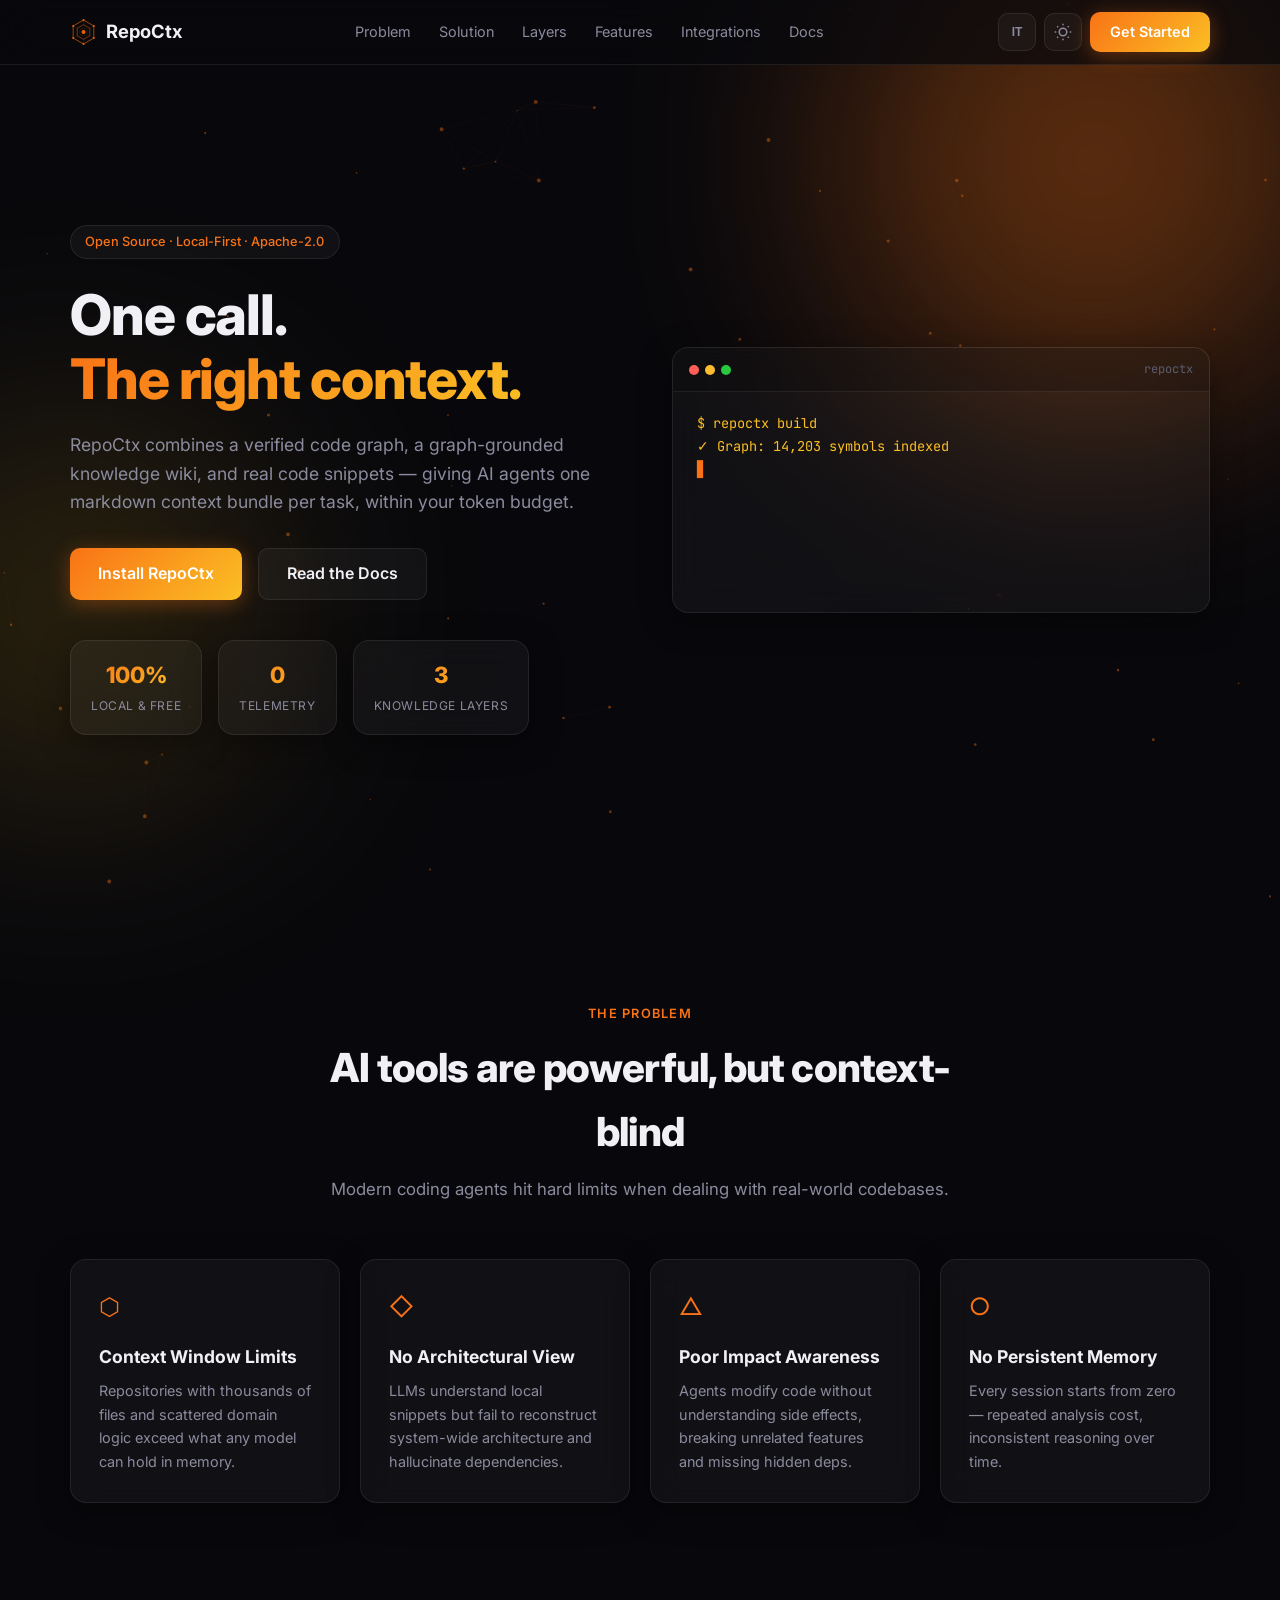
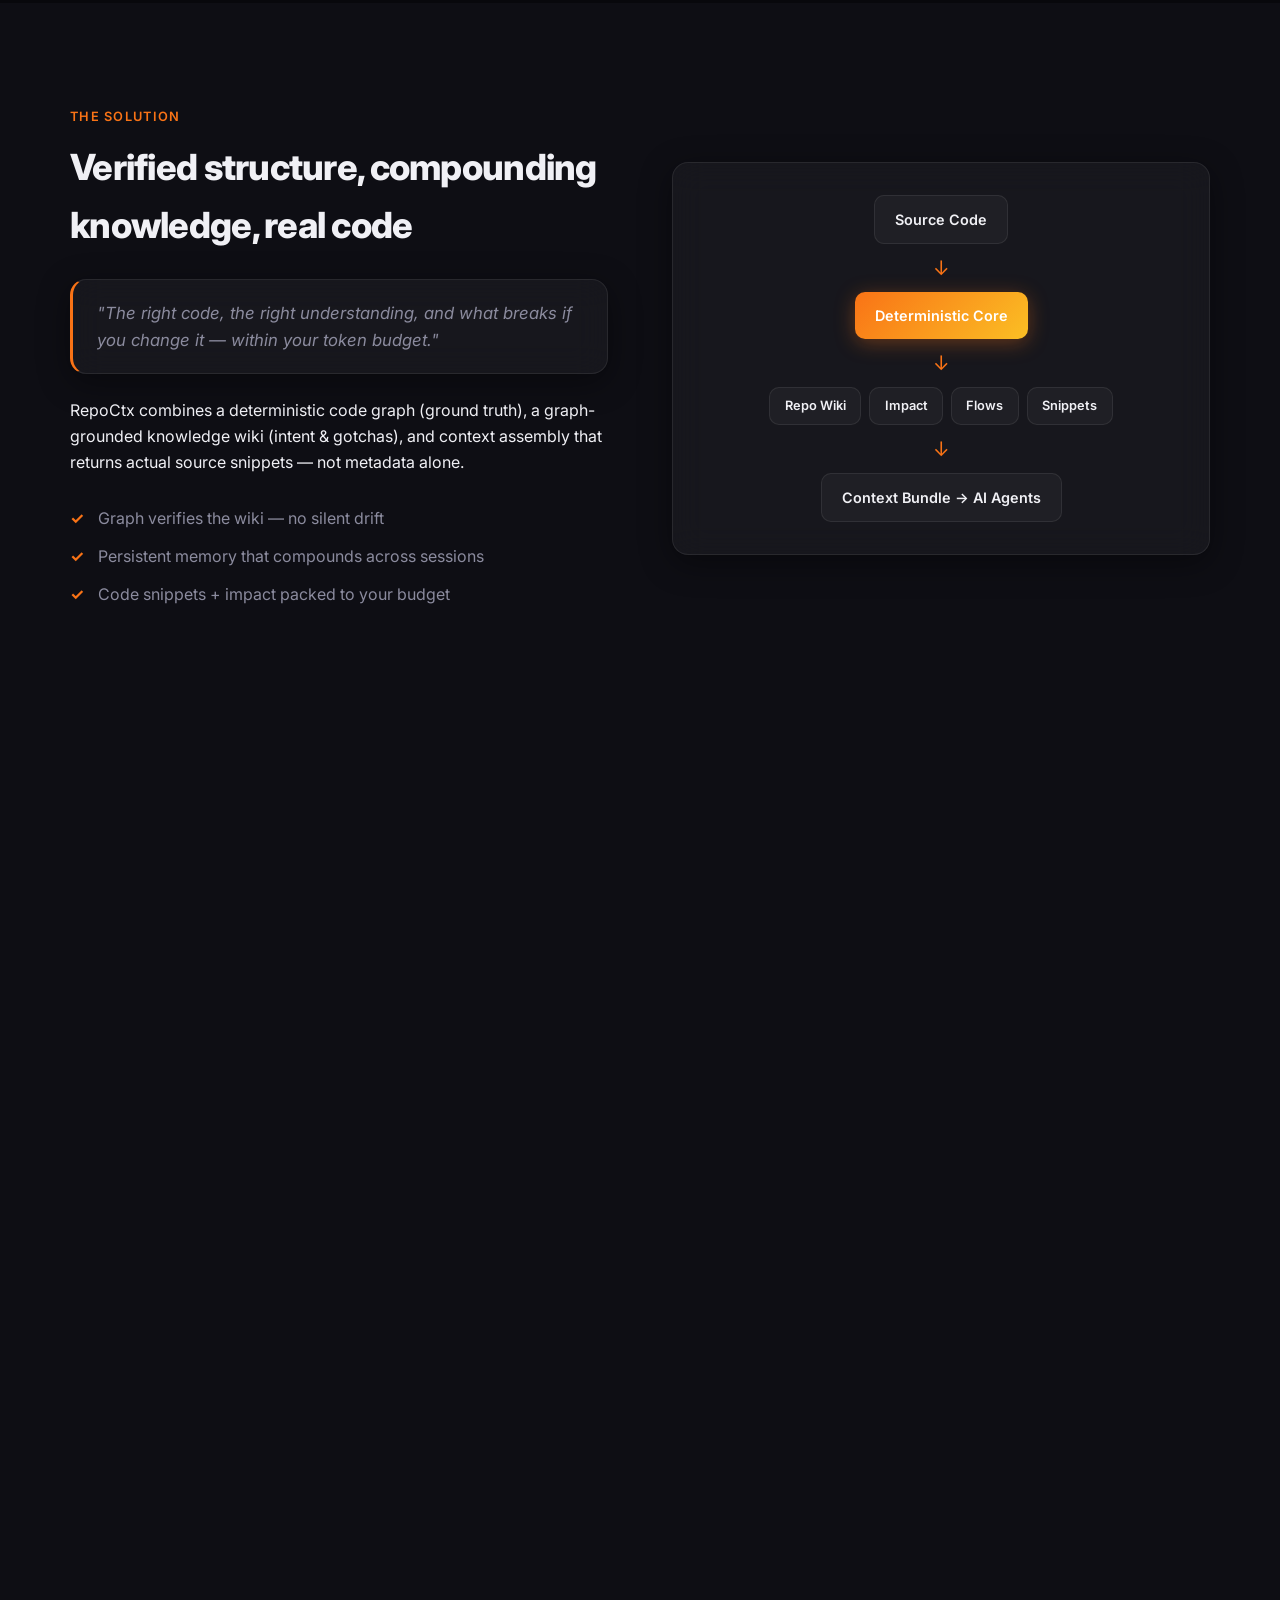
==== commit 129c0cfa: "docs(website): presentazione prodotto, logo SVG e navbar README con sezione What RepoCtx does al pos" ====
--- a/website/index.html
+++ b/website/index.html
@@ -3,11 +3,11 @@
 <head>
   <meta charset="UTF-8" />
   <meta name="viewport" content="width=device-width, initial-scale=1.0" />
-  <meta name="description" content="RepoCtx — AI Context & Impact Engine for Codebases" />
+  <meta name="description" content="RepoCtx — verified code graph + grounded knowledge wiki + context assembly for AI coding agents" />
   <title>RepoCtx — AI Context & Impact Engine</title>
   <link rel="icon" type="image/svg+xml" href="public/favicon.svg" />
-  <link rel="preload" href="css/styles.css" as="style" />
-  <link rel="stylesheet" href="css/styles.css" />
+  <link rel="preload" href="css/styles.css?v=4" as="style" />
+  <link rel="stylesheet" href="css/styles.css?v=4" />
   <link rel="preconnect" href="https://fonts.googleapis.com" />
   <link rel="preconnect" href="https://fonts.gstatic.com" crossorigin />
   <link rel="preload" as="style" href="https://fonts.googleapis.com/css2?family=Inter:wght@400;500;600;700;800&family=JetBrains+Mono:wght@400;500;600&display=swap" />
@@ -23,12 +23,13 @@
   <header class="nav" id="nav">
     <div class="nav-inner container">
       <a href="index.html" class="logo">
-        <span class="logo-icon"></span>
+        <span class="logo-mark" aria-hidden="true"></span>
         <span>RepoCtx</span>
       </a>
       <nav class="nav-links">
         <a href="#problem" data-i18n="nav.problem">Problem</a>
         <a href="#solution" data-i18n="nav.solution">Solution</a>
+        <a href="#layers" data-i18n="nav.layers">Layers</a>
         <a href="#features" data-i18n="nav.features">Features</a>
         <a href="#integrations" data-i18n="nav.integrations">Integrations</a>
         <a href="docs.html" data-i18n="nav.docs">Docs</a>
@@ -74,8 +75,8 @@
             <span class="stat-label" data-i18n="hero.stat2">Telemetry</span>
           </div>
           <div class="stat glass-card">
-            <span class="stat-num">MCP</span>
-            <span class="stat-label" data-i18n="hero.stat3">Agent Ready</span>
+            <span class="stat-num">3</span>
+            <span class="stat-label" data-i18n="hero.stat3">Knowledge Layers</span>
           </div>
         </div>
       </div>
@@ -134,33 +135,94 @@
       <div class="split reveal">
         <div class="split-content">
           <span class="section-tag" data-i18n="solution.tag">The Solution</span>
-          <h2 data-i18n="solution.title">Precomputed understanding, not raw files</h2>
+          <h2 data-i18n="solution.title">Verified structure, compounding knowledge, real code</h2>
           <blockquote class="quote glass-card">
-            <p data-i18n="solution.quote">"Here is a structured, precomputed understanding of the repository"</p>
+            <p data-i18n="solution.quote">"The right code, the right understanding, and what breaks if you change it — within your token budget."</p>
           </blockquote>
-          <p data-i18n="solution.desc">RepoCtx builds a persistent local intelligence layer — architecture, flows, dependencies, symbols, and impact maps — queryable by humans and AI agents alike.</p>
+          <p data-i18n="solution.desc">RepoCtx combines a deterministic code graph (ground truth), a graph-grounded knowledge wiki (intent & gotchas), and context assembly that returns actual source snippets — not metadata alone.</p>
           <ul class="check-list">
-            <li data-i18n="solution.li1">Reduces token usage & hallucinations</li>
-            <li data-i18n="solution.li2">Increases accuracy & consistency</li>
-            <li data-i18n="solution.li3">Eliminates context rebuilding cost</li>
+            <li data-i18n="solution.li1">Graph verifies the wiki — no silent drift</li>
+            <li data-i18n="solution.li2">Persistent memory that compounds across sessions</li>
+            <li data-i18n="solution.li3">Code snippets + impact packed to your budget</li>
           </ul>
         </div>
         <div class="split-visual">
           <div class="flow-diagram glass-card">
             <div class="flow-node" data-i18n="solution.flow1">Source Code</div>
             <div class="flow-arrow">↓</div>
-            <div class="flow-node accent" data-i18n="solution.flow2">RepoCtx Engine</div>
+            <div class="flow-node accent" data-i18n="solution.flow2">Deterministic Core</div>
             <div class="flow-arrow">↓</div>
             <div class="flow-branches">
-              <div class="flow-node small" data-i18n="solution.flow3">Architecture</div>
-              <div class="flow-node small" data-i18n="solution.flow4">Flows</div>
-              <div class="flow-node small" data-i18n="solution.flow5">Impact</div>
-              <div class="flow-node small" data-i18n="solution.flow6">Context</div>
+              <div class="flow-node small" data-i18n="solution.flow3">Repo Wiki</div>
+              <div class="flow-node small" data-i18n="solution.flow4">Impact</div>
+              <div class="flow-node small" data-i18n="solution.flow5">Flows</div>
+              <div class="flow-node small" data-i18n="solution.flow6">Snippets</div>
             </div>
             <div class="flow-arrow">↓</div>
-            <div class="flow-node" data-i18n="solution.flow7">AI Agents & Devs</div>
-          </div>
-        </div>
+            <div class="flow-node" data-i18n="solution.flow7">Context Bundle → AI Agents</div>
+          </div>
+        </div>
+      </div>
+    </div>
+  </section>
+
+  <!-- Three Layers -->
+  <section class="section section-alt" id="layers">
+    <div class="container">
+      <div class="section-header reveal">
+        <span class="section-tag" data-i18n="layers.tag">Architecture</span>
+        <h2 data-i18n="layers.title">Three layers, one memory system</h2>
+        <p data-i18n="layers.sub">Structure from the graph, meaning in the wiki, code in the bundle — three layers that answer what is true, what it means, and what you need right now.</p>
+      </div>
+      <div class="layers-grid">
+        <article class="layer-card glass-card reveal" data-delay="0">
+          <div class="layer-num">01</div>
+          <h3 data-i18n="layers.l1.title">Deterministic Core</h3>
+          <p class="layer-q" data-i18n="layers.l1.q">What is <em>true</em>?</p>
+          <p data-i18n="layers.l1.desc">Symbols, call graph, flows, entrypoints, impact — measured from source with tree-sitter. Byte-identical rebuilds. Zero LLM.</p>
+        </article>
+        <article class="layer-card glass-card reveal" data-delay="100">
+          <div class="layer-num">02</div>
+          <h3 data-i18n="layers.l2.title">Grounded Repo Wiki</h3>
+          <p class="layer-q" data-i18n="layers.l2.q">What does it <em>mean</em>?</p>
+          <p data-i18n="layers.l2.desc">Compounding markdown pages anchored to symbol IDs. Authored lazily via your agent's model. Stale pages are flagged automatically — the graph is ground truth.</p>
+        </article>
+        <article class="layer-card glass-card reveal" data-delay="200">
+          <div class="layer-num">03</div>
+          <h3 data-i18n="layers.l3.title">Context Assembly</h3>
+          <p class="layer-q" data-i18n="layers.l3.q">What code do I need <em>now</em>?</p>
+          <p data-i18n="layers.l3.desc">Real source snippets + wiki page + impact set, ranked and packed to your token budget. Code is never model-generated.</p>
+        </article>
+      </div>
+      <div class="compare-wrap reveal" data-delay="300">
+        <div class="section-header" style="margin-top: 2rem;">
+          <span class="section-tag" data-i18n="product.tag">The product</span>
+          <h2 data-i18n="product.title">Everything an agent needs from your repo</h2>
+          <p data-i18n="product.sub">One local index. Persistent memory. Query-ready bundles — no re-reading the whole codebase every session.</p>
+        </div>
+        <div class="features-grid">
+          <article class="feature glass-card">
+            <div class="feature-num">→</div>
+            <h3 data-i18n="product.p1.title">Index once</h3>
+            <p data-i18n="product.p1.desc"><code>repoctx build</code> parses symbols, calls, flows, and impact. Writes <code>.repoctx/</code> — no LLM required.</p>
+          </article>
+          <article class="feature glass-card">
+            <div class="feature-num">→</div>
+            <h3 data-i18n="product.p2.title">Memory persists</h3>
+            <p data-i18n="product.p2.desc">Graph JSON + grounded wiki pages survive across agent sessions. Incremental rebuild on watch; stale wiki flagged automatically.</p>
+          </article>
+          <article class="feature glass-card">
+            <div class="feature-num">→</div>
+            <h3 data-i18n="product.p3.title">Query per task</h3>
+            <p data-i18n="product.p3.desc"><code>context</code>, <code>impact</code>, <code>flow</code>, MCP tools — real snippets + wiki + blast radius, token-budgeted.</p>
+          </article>
+        </div>
+        <ul class="check-list" style="margin-top: 1.5rem; max-width: 42rem; margin-left: auto; margin-right: auto;">
+          <li data-i18n="product.li1">Impact before you commit — see what breaks downstream</li>
+          <li data-i18n="product.li2">Wiki lint in CI — claims checked against the live call graph</li>
+          <li data-i18n="product.li3">MCP <code>get_context</code> — one markdown bundle for Cursor / Claude Code</li>
+          <li data-i18n="product.li4">Cross-repo workspace linking for monorepos and polyrepos</li>
+        </ul>
       </div>
     </div>
   </section>
@@ -175,23 +237,23 @@
       <div class="features-grid">
         <article class="feature glass-card reveal" data-delay="0">
           <div class="feature-num">01</div>
-          <h3 data-i18n="features.f1.title">Impact Analysis Engine</h3>
-          <p data-i18n="features.f1.desc">Determines exactly what breaks when a component changes — modules, tests, risk zones.</p>
+          <h3 data-i18n="features.f1.title">Deterministic Code Graph</h3>
+          <p data-i18n="features.f1.desc">Symbols, dependencies, calls, flows and entrypoints — measured from source, not guessed.</p>
         </article>
         <article class="feature glass-card reveal" data-delay="100">
           <div class="feature-num">02</div>
-          <h3 data-i18n="features.f2.title">Semantic Flow Reconstruction</h3>
-          <p data-i18n="features.f2.desc">Reconstructs end-to-end business flows across services, modules, and external systems.</p>
+          <h3 data-i18n="features.f2.title">Impact Analysis Engine</h3>
+          <p data-i18n="features.f2.desc">Know exactly what breaks when you change a component — modules, tests, risk zones.</p>
         </article>
         <article class="feature glass-card reveal" data-delay="200">
           <div class="feature-num">03</div>
-          <h3 data-i18n="features.f3.title">Repository Memory Layer</h3>
-          <p data-i18n="features.f3.desc">Persistent structural understanding that survives across sessions and agent runs.</p>
+          <h3 data-i18n="features.f3.title">Grounded Knowledge Wiki</h3>
+          <p data-i18n="features.f3.desc">Compounding markdown knowledge anchored to real symbols, with automatic staleness detection.</p>
         </article>
         <article class="feature glass-card reveal" data-delay="300">
           <div class="feature-num">04</div>
-          <h3 data-i18n="features.f4.title">AI Context Compression</h3>
-          <p data-i18n="features.f4.desc">Reduces massive codebases into minimal, token-optimized context for LLM consumption.</p>
+          <h3 data-i18n="features.f4.title">Context Assembly</h3>
+          <p data-i18n="features.f4.desc">Returns the right code snippets plus understanding and impact — packed within a token budget.</p>
         </article>
       </div>
     </div>
@@ -220,7 +282,7 @@
         </div>
         <div class="integration glass-card highlight">
           <h3>MCP Server</h3>
-          <p data-i18n="integrations.mcp">repoctx-mcp exposes get_context, get_impact, get_flow, get_dependencies over stdio.</p>
+          <p data-i18n="integrations.mcp">repoctx-mcp: get_context (code + wiki + impact), get_wiki, get_impact, get_flow, get_dependencies over stdio.</p>
         </div>
       </div>
     </div>
@@ -230,8 +292,8 @@
   <section class="section cta-section">
     <div class="container reveal">
       <div class="cta-box glass-card">
-        <h2 data-i18n="cta.title">The standard context layer for AI coding agents</h2>
-        <p data-i18n="cta.sub">Like Git for version control — RepoCtx for code understanding.</p>
+        <h2 data-i18n="cta.title">Verified, compounding memory for AI coding agents</h2>
+        <p data-i18n="cta.sub">Like Git for version control — RepoCtx for code understanding that includes the code.</p>
         <a href="docs.html#install" class="btn btn-primary btn-lg" data-i18n="cta.button">Start Building Context</a>
       </div>
     </div>
@@ -241,13 +303,13 @@
   <footer class="footer">
     <div class="container footer-inner">
       <div class="footer-brand">
-        <span class="logo-icon"></span>
+        <span class="logo-mark" aria-hidden="true"></span>
         <span>RepoCtx</span>
       </div>
       <p class="footer-copy" data-i18n="footer.copy">Open source under Apache-2.0 · 100% local · Zero telemetry</p>
       <div class="footer-links">
         <a href="docs.html" data-i18n="footer.docs">Documentation</a>
-        <a href="https://github.com" data-i18n="footer.github">GitHub</a>
+        <a href="https://github.com/GabrieleRuggieri/repo-ctx" data-i18n="footer.github">GitHub</a>
       </div>
     </div>
   </footer>
--- a/website/css/styles.css
+++ b/website/css/styles.css
@@ -58,7 +58,7 @@
 }
 
 a { color: inherit; text-decoration: none; }
-img { max-width: 100%; display: block; }
+img:not(.logo-mark) { max-width: 100%; display: block; }
 code, pre { font-family: "JetBrains Mono", monospace; }
 
 .container {
@@ -153,24 +153,17 @@
   display: flex;
   align-items: center;
   gap: 0.6rem;
+  flex-shrink: 0;
   font-weight: 700;
   font-size: 1.15rem;
 }
 
-.logo-icon {
-  width: 28px;
-  height: 28px;
-  border-radius: 8px;
-  background: var(--gradient);
-  position: relative;
-}
-
-.logo-icon::after {
-  content: "";
-  position: absolute;
-  inset: 6px;
-  border: 2px solid rgba(255,255,255,0.5);
-  border-radius: 3px;
+.logo-mark {
+  display: block;
+  width: 26px;
+  height: 26px;
+  flex: 0 0 26px;
+  background: url("../public/logo.svg") no-repeat center / contain;
 }
 
 .nav-links {
@@ -594,6 +587,96 @@
   gap: 0.5rem;
   justify-content: center;
   flex-wrap: wrap;
+}
+
+/* ===== Layers Grid ===== */
+.layers-grid {
+  display: grid;
+  grid-template-columns: repeat(auto-fit, minmax(280px, 1fr));
+  gap: 1.25rem;
+  margin-bottom: 2rem;
+}
+
+.layer-card {
+  padding: 2rem;
+  position: relative;
+}
+
+.layer-num {
+  font-size: 2rem;
+  font-weight: 800;
+  background: var(--gradient);
+  -webkit-background-clip: text;
+  -webkit-text-fill-color: transparent;
+  background-clip: text;
+  margin-bottom: 0.5rem;
+}
+
+.layer-card h3 {
+  font-size: 1.15rem;
+  font-weight: 700;
+  margin-bottom: 0.35rem;
+}
+
+.layer-q {
+  font-size: 0.85rem;
+  color: var(--accent);
+  margin-bottom: 0.75rem;
+  font-style: italic;
+}
+
+.layer-card p:last-child {
+  font-size: 0.9rem;
+  color: var(--text-muted);
+}
+
+.compare-wrap { margin-top: 1rem; }
+
+.compare-note {
+  font-size: 0.85rem;
+  margin-bottom: 0.75rem;
+  text-align: center;
+}
+
+.compare-table {
+  width: 100%;
+  border-collapse: collapse;
+  font-size: 0.9rem;
+}
+
+.compare-table th,
+.compare-table td {
+  padding: 0.75rem 1rem;
+  text-align: center;
+  border-bottom: 1px solid var(--border);
+}
+
+.compare-table th:first-child,
+.compare-table td:first-child {
+  text-align: left;
+  font-weight: 500;
+}
+
+.compare-table th:last-child {
+  color: var(--accent);
+}
+
+.docs-check {
+  margin-top: 1rem;
+  list-style: none;
+}
+
+.docs-check li {
+  padding: 0.5rem 0 0.5rem 1.5rem;
+  position: relative;
+  color: var(--text-muted);
+}
+
+.docs-check li::before {
+  content: "✓";
+  position: absolute;
+  left: 0;
+  color: var(--accent);
 }
 
 /* ===== Features Grid ===== */
@@ -1035,3 +1118,55 @@
   .hero-stats { flex-direction: column; }
   .stat { width: 100%; }
 }
+
+/* Status badges (shipped vs planned) */
+.status-badge {
+  display: inline-block;
+  padding: 0.2rem 0.55rem;
+  border-radius: 100px;
+  font-size: 0.7rem;
+  font-weight: 600;
+  text-transform: uppercase;
+  letter-spacing: 0.04em;
+  margin-bottom: 0.75rem;
+}
+
+.status-badge.shipped {
+  background: rgba(34, 197, 94, 0.15);
+  color: #4ade80;
+  border: 1px solid rgba(34, 197, 94, 0.3);
+}
+
+.status-badge.planned {
+  background: rgba(251, 191, 36, 0.12);
+  color: #fbbf24;
+  border: 1px solid rgba(251, 191, 36, 0.25);
+}
+
+.use-today-grid {
+  display: grid;
+  grid-template-columns: repeat(2, 1fr);
+  gap: 1.25rem;
+  margin-bottom: 1.5rem;
+}
+
+.use-today-v2 {
+  padding: 1.5rem 1.75rem;
+  text-align: center;
+}
+
+.use-today-v2 h3 {
+  margin: 0.5rem 0 0.5rem;
+}
+
+.adoption-steps {
+  margin: 1rem 0 1.5rem 1.25rem;
+  color: var(--text-muted);
+  line-height: 1.8;
+}
+
+@media (max-width: 768px) {
+  .use-today-grid {
+    grid-template-columns: 1fr;
+  }
+}
--- a/website/css/styles.css
+++ b/website/css/styles.css
@@ -58,7 +58,7 @@
 }
 
 a { color: inherit; text-decoration: none; }
-img { max-width: 100%; display: block; }
+img:not(.logo-mark) { max-width: 100%; display: block; }
 code, pre { font-family: "JetBrains Mono", monospace; }
 
 .container {
@@ -153,24 +153,17 @@
   display: flex;
   align-items: center;
   gap: 0.6rem;
+  flex-shrink: 0;
   font-weight: 700;
   font-size: 1.15rem;
 }
 
-.logo-icon {
-  width: 28px;
-  height: 28px;
-  border-radius: 8px;
-  background: var(--gradient);
-  position: relative;
-}
-
-.logo-icon::after {
-  content: "";
-  position: absolute;
-  inset: 6px;
-  border: 2px solid rgba(255,255,255,0.5);
-  border-radius: 3px;
+.logo-mark {
+  display: block;
+  width: 26px;
+  height: 26px;
+  flex: 0 0 26px;
+  background: url("../public/logo.svg") no-repeat center / contain;
 }
 
 .nav-links {
@@ -594,6 +587,96 @@
   gap: 0.5rem;
   justify-content: center;
   flex-wrap: wrap;
+}
+
+/* ===== Layers Grid ===== */
+.layers-grid {
+  display: grid;
+  grid-template-columns: repeat(auto-fit, minmax(280px, 1fr));
+  gap: 1.25rem;
+  margin-bottom: 2rem;
+}
+
+.layer-card {
+  padding: 2rem;
+  position: relative;
+}
+
+.layer-num {
+  font-size: 2rem;
+  font-weight: 800;
+  background: var(--gradient);
+  -webkit-background-clip: text;
+  -webkit-text-fill-color: transparent;
+  background-clip: text;
+  margin-bottom: 0.5rem;
+}
+
+.layer-card h3 {
+  font-size: 1.15rem;
+  font-weight: 700;
+  margin-bottom: 0.35rem;
+}
+
+.layer-q {
+  font-size: 0.85rem;
+  color: var(--accent);
+  margin-bottom: 0.75rem;
+  font-style: italic;
+}
+
+.layer-card p:last-child {
+  font-size: 0.9rem;
+  color: var(--text-muted);
+}
+
+.compare-wrap { margin-top: 1rem; }
+
+.compare-note {
+  font-size: 0.85rem;
+  margin-bottom: 0.75rem;
+  text-align: center;
+}
+
+.compare-table {
+  width: 100%;
+  border-collapse: collapse;
+  font-size: 0.9rem;
+}
+
+.compare-table th,
+.compare-table td {
+  padding: 0.75rem 1rem;
+  text-align: center;
+  border-bottom: 1px solid var(--border);
+}
+
+.compare-table th:first-child,
+.compare-table td:first-child {
+  text-align: left;
+  font-weight: 500;
+}
+
+.compare-table th:last-child {
+  color: var(--accent);
+}
+
+.docs-check {
+  margin-top: 1rem;
+  list-style: none;
+}
+
+.docs-check li {
+  padding: 0.5rem 0 0.5rem 1.5rem;
+  position: relative;
+  color: var(--text-muted);
+}
+
+.docs-check li::before {
+  content: "✓";
+  position: absolute;
+  left: 0;
+  color: var(--accent);
 }
 
 /* ===== Features Grid ===== */
@@ -1035,3 +1118,55 @@
   .hero-stats { flex-direction: column; }
   .stat { width: 100%; }
 }
+
+/* Status badges (shipped vs planned) */
+.status-badge {
+  display: inline-block;
+  padding: 0.2rem 0.55rem;
+  border-radius: 100px;
+  font-size: 0.7rem;
+  font-weight: 600;
+  text-transform: uppercase;
+  letter-spacing: 0.04em;
+  margin-bottom: 0.75rem;
+}
+
+.status-badge.shipped {
+  background: rgba(34, 197, 94, 0.15);
+  color: #4ade80;
+  border: 1px solid rgba(34, 197, 94, 0.3);
+}
+
+.status-badge.planned {
+  background: rgba(251, 191, 36, 0.12);
+  color: #fbbf24;
+  border: 1px solid rgba(251, 191, 36, 0.25);
+}
+
+.use-today-grid {
+  display: grid;
+  grid-template-columns: repeat(2, 1fr);
+  gap: 1.25rem;
+  margin-bottom: 1.5rem;
+}
+
+.use-today-v2 {
+  padding: 1.5rem 1.75rem;
+  text-align: center;
+}
+
+.use-today-v2 h3 {
+  margin: 0.5rem 0 0.5rem;
+}
+
+.adoption-steps {
+  margin: 1rem 0 1.5rem 1.25rem;
+  color: var(--text-muted);
+  line-height: 1.8;
+}
+
+@media (max-width: 768px) {
+  .use-today-grid {
+    grid-template-columns: 1fr;
+  }
+}
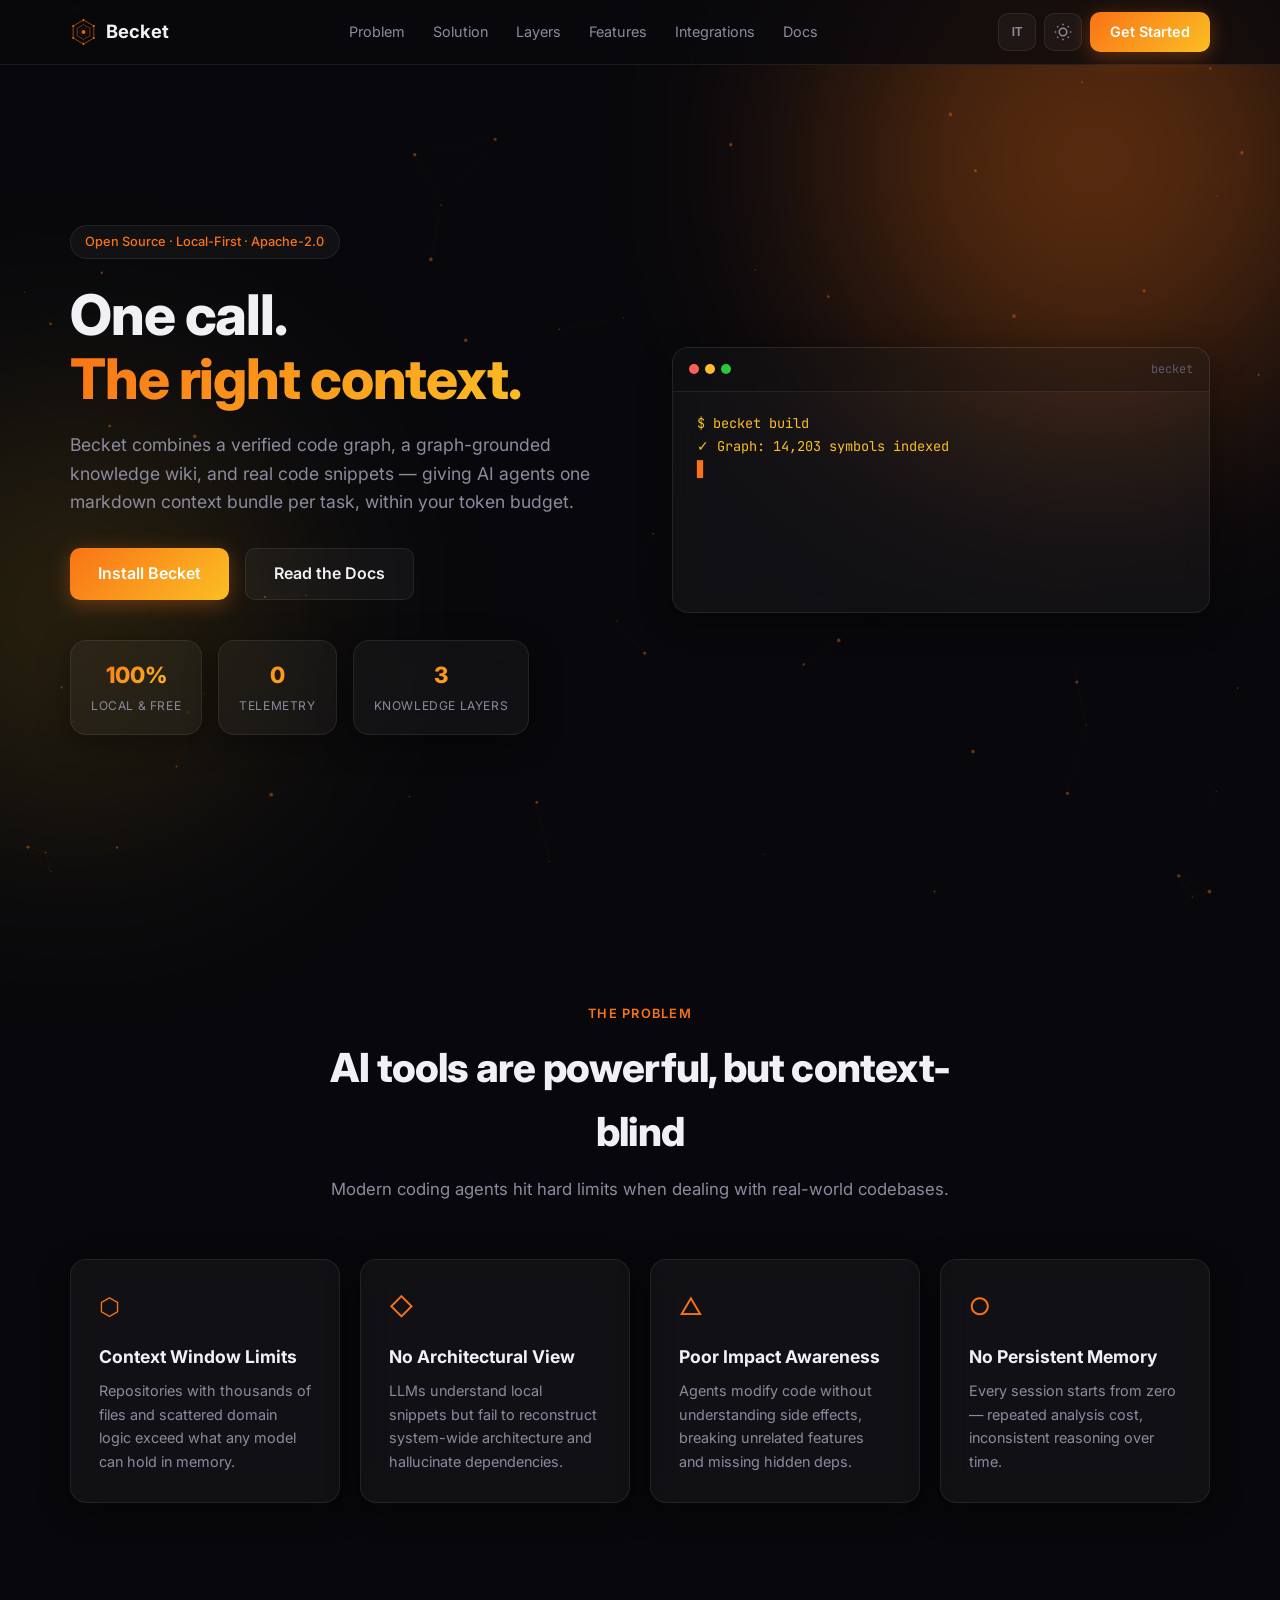
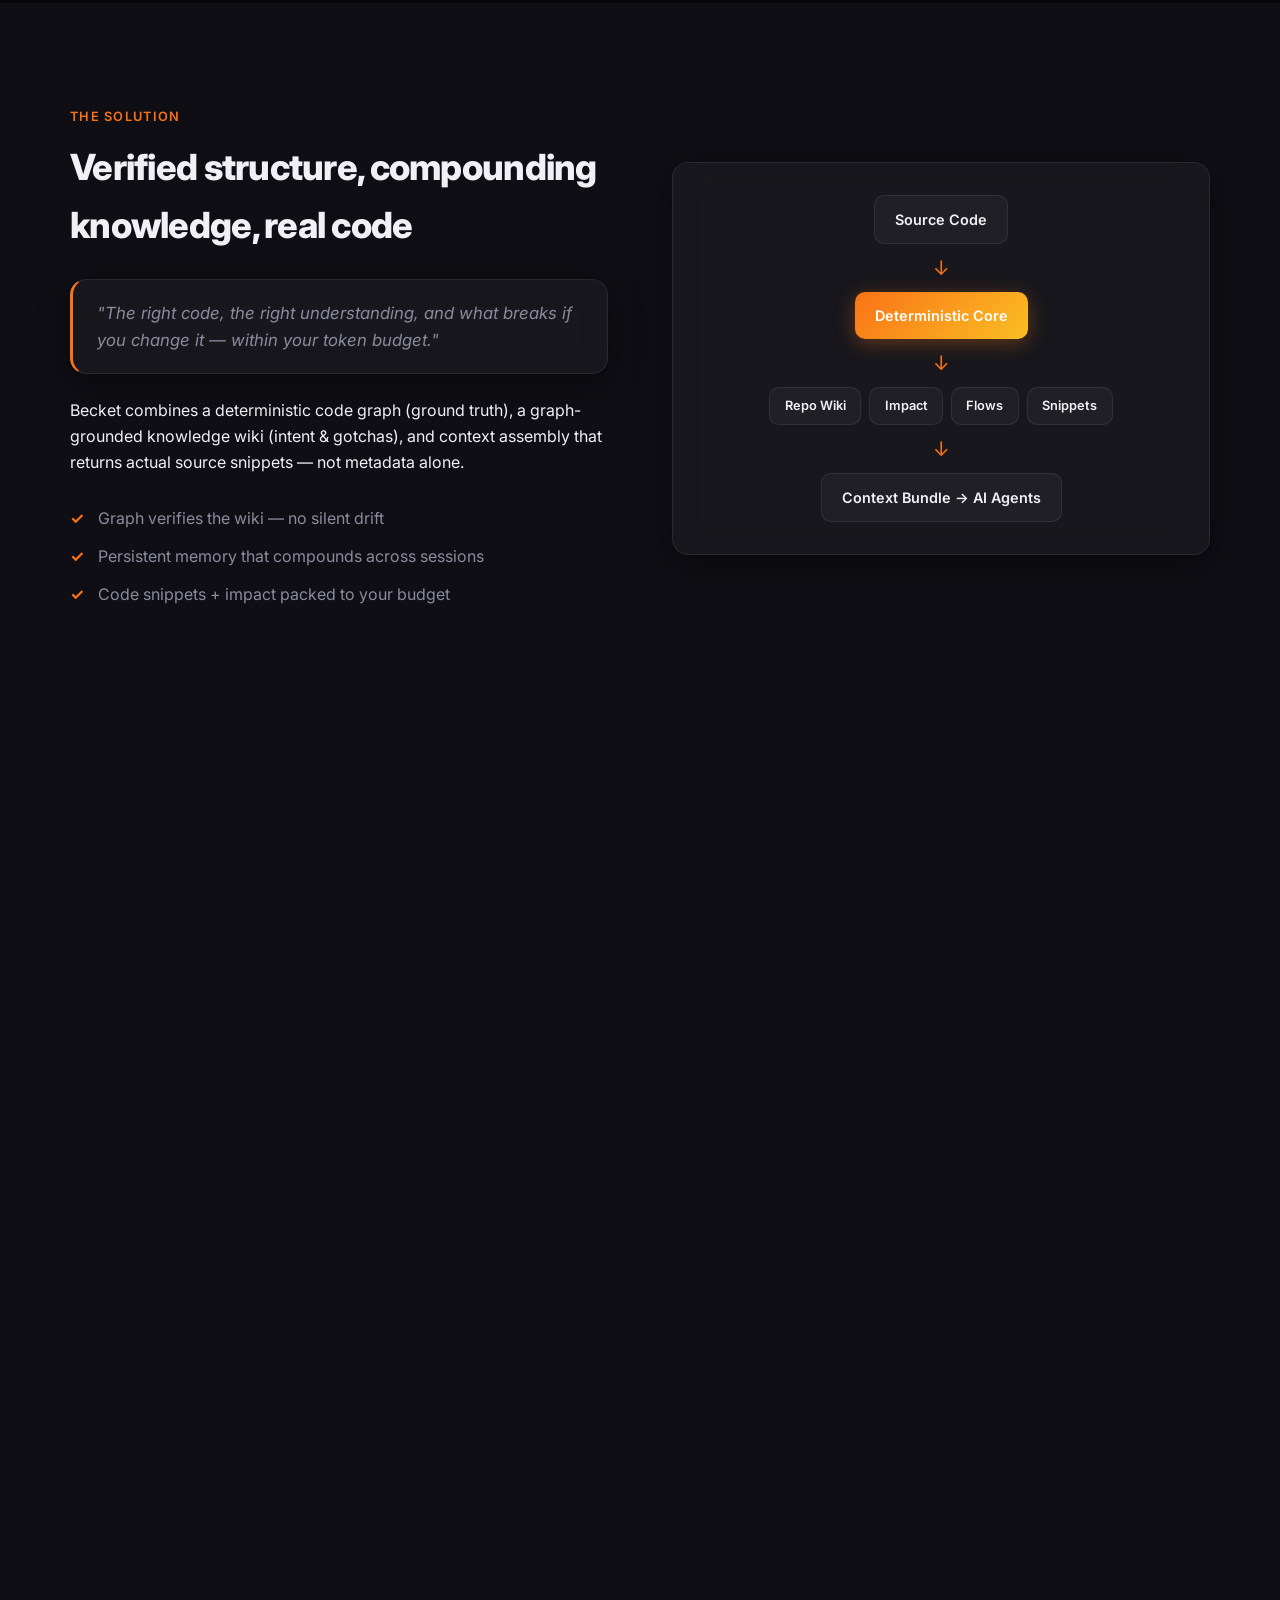
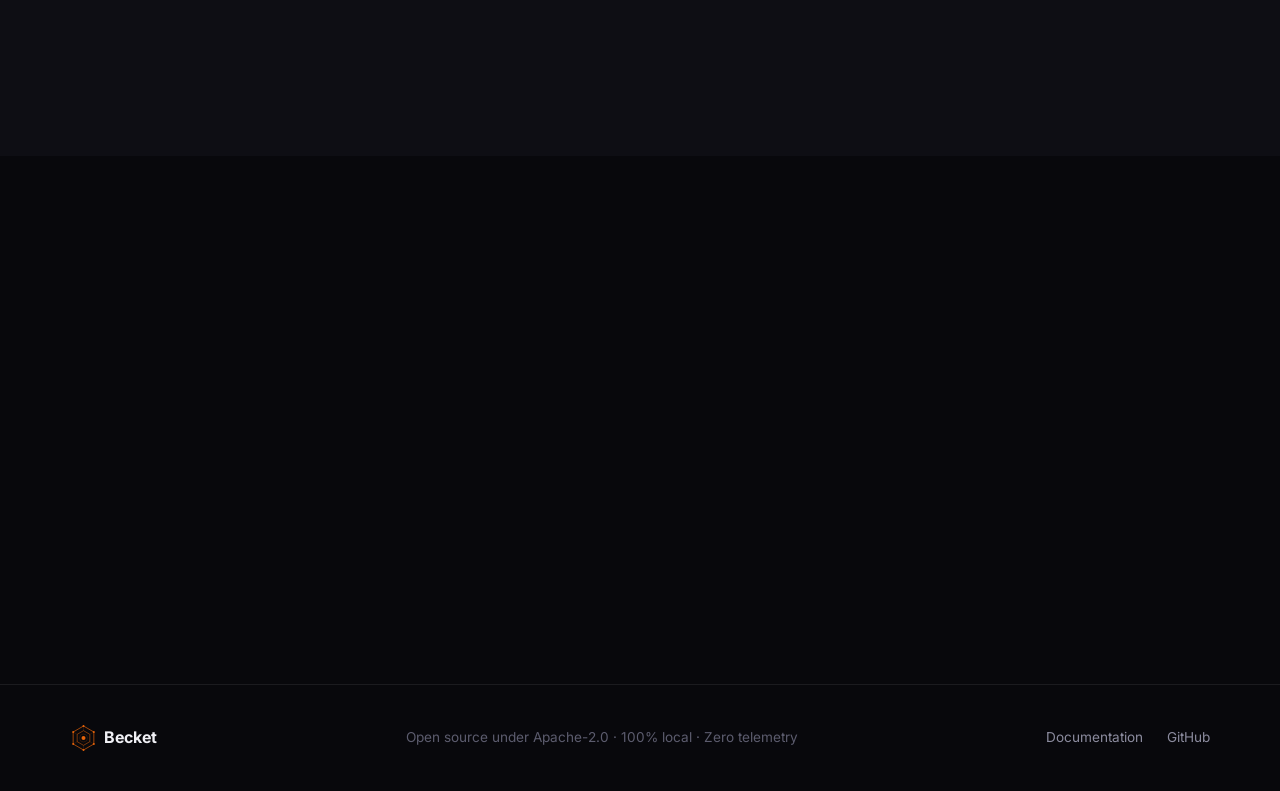
==== commit 7e32b92f: "rename: RepoCtx → Becket (crates, CLI, MCP, docs, website) Rebrand the project to Becket: becket/bec" ====
--- a/website/index.html
+++ b/website/index.html
@@ -3,8 +3,8 @@
 <head>
   <meta charset="UTF-8" />
   <meta name="viewport" content="width=device-width, initial-scale=1.0" />
-  <meta name="description" content="RepoCtx — verified code graph + grounded knowledge wiki + context assembly for AI coding agents" />
-  <title>RepoCtx — AI Context & Impact Engine</title>
+  <meta name="description" content="Becket — verified code graph + grounded knowledge wiki + context assembly for AI coding agents" />
+  <title>Becket — AI Context & Impact Engine</title>
   <link rel="icon" type="image/svg+xml" href="public/favicon.svg" />
   <link rel="preload" href="css/styles.css?v=4" as="style" />
   <link rel="stylesheet" href="css/styles.css?v=4" />
@@ -13,7 +13,7 @@
   <link rel="preload" as="style" href="https://fonts.googleapis.com/css2?family=Inter:wght@400;500;600;700;800&family=JetBrains+Mono:wght@400;500;600&display=swap" />
   <link rel="stylesheet" href="https://fonts.googleapis.com/css2?family=Inter:wght@400;500;600;700;800&family=JetBrains+Mono:wght@400;500;600&display=swap" media="print" onload="this.media='all'" />
   <noscript><link rel="stylesheet" href="https://fonts.googleapis.com/css2?family=Inter:wght@400;500;600;700;800&family=JetBrains+Mono:wght@400;500;600&display=swap" /></noscript>
-  <script>try{var t=localStorage.getItem("repoctx-theme");if(t)document.documentElement.setAttribute("data-theme",t)}catch(e){}</script>
+  <script>try{var t=localStorage.getItem("becket-theme");if(t)document.documentElement.setAttribute("data-theme",t)}catch(e){}</script>
 </head>
 <body>
   <canvas id="particles" aria-hidden="true"></canvas>
@@ -24,7 +24,7 @@
     <div class="nav-inner container">
       <a href="index.html" class="logo">
         <span class="logo-mark" aria-hidden="true"></span>
-        <span>RepoCtx</span>
+        <span>Becket</span>
       </a>
       <nav class="nav-links">
         <a href="#problem" data-i18n="nav.problem">Problem</a>
@@ -59,10 +59,10 @@
           <span class="gradient-text" data-i18n="hero.title2">between code & AI</span>
         </h1>
         <p class="hero-sub" data-i18n="hero.sub">
-          RepoCtx transforms repositories into structured, queryable knowledge — giving AI agents and developers precise context, impact analysis, and architectural understanding.
+          Becket transforms repositories into structured, queryable knowledge — giving AI agents and developers precise context, impact analysis, and architectural understanding.
         </p>
         <div class="hero-cta">
-          <a href="docs.html#install" class="btn btn-primary btn-lg" data-i18n="hero.cta1">Install RepoCtx</a>
+          <a href="docs.html#install" class="btn btn-primary btn-lg" data-i18n="hero.cta1">Install Becket</a>
           <a href="docs.html" class="btn btn-glass btn-lg" data-i18n="hero.cta2">Read the Docs</a>
         </div>
         <div class="hero-stats">
@@ -86,7 +86,7 @@
             <span class="dot red"></span>
             <span class="dot yellow"></span>
             <span class="dot green"></span>
-            <span class="terminal-title">repoctx</span>
+            <span class="terminal-title">becket</span>
           </div>
           <div class="terminal-body">
             <pre><code id="typing-output"></code><span class="cursor-blink">▊</span></pre>
@@ -139,7 +139,7 @@
           <blockquote class="quote glass-card">
             <p data-i18n="solution.quote">"The right code, the right understanding, and what breaks if you change it — within your token budget."</p>
           </blockquote>
-          <p data-i18n="solution.desc">RepoCtx combines a deterministic code graph (ground truth), a graph-grounded knowledge wiki (intent & gotchas), and context assembly that returns actual source snippets — not metadata alone.</p>
+          <p data-i18n="solution.desc">Becket combines a deterministic code graph (ground truth), a graph-grounded knowledge wiki (intent & gotchas), and context assembly that returns actual source snippets — not metadata alone.</p>
           <ul class="check-list">
             <li data-i18n="solution.li1">Graph verifies the wiki — no silent drift</li>
             <li data-i18n="solution.li2">Persistent memory that compounds across sessions</li>
@@ -204,7 +204,7 @@
           <article class="feature glass-card">
             <div class="feature-num">→</div>
             <h3 data-i18n="product.p1.title">Index once</h3>
-            <p data-i18n="product.p1.desc"><code>repoctx build</code> parses symbols, calls, flows, and impact. Writes <code>.repoctx/</code> — no LLM required.</p>
+            <p data-i18n="product.p1.desc"><code>becket build</code> parses symbols, calls, flows, and impact. Writes <code>.becket/</code> — no LLM required.</p>
           </article>
           <article class="feature glass-card">
             <div class="feature-num">→</div>
@@ -274,7 +274,7 @@
         </div>
         <div class="integration glass-card">
           <h3>Claude Code</h3>
-          <p data-i18n="integrations.claude">Agents call repoctx context, impact, and flow before modifying code.</p>
+          <p data-i18n="integrations.claude">Agents call becket context, impact, and flow before modifying code.</p>
         </div>
         <div class="integration glass-card">
           <h3>OpenAI Codex</h3>
@@ -282,7 +282,7 @@
         </div>
         <div class="integration glass-card highlight">
           <h3>MCP Server</h3>
-          <p data-i18n="integrations.mcp">repoctx-mcp: get_context (code + wiki + impact), get_wiki, get_impact, get_flow, get_dependencies over stdio.</p>
+          <p data-i18n="integrations.mcp">becket-mcp: get_context (code + wiki + impact), get_wiki, get_impact, get_flow, get_dependencies over stdio.</p>
         </div>
       </div>
     </div>
@@ -293,7 +293,7 @@
     <div class="container reveal">
       <div class="cta-box glass-card">
         <h2 data-i18n="cta.title">Verified, compounding memory for AI coding agents</h2>
-        <p data-i18n="cta.sub">Like Git for version control — RepoCtx for code understanding that includes the code.</p>
+        <p data-i18n="cta.sub">Like Git for version control — Becket for code understanding that includes the code.</p>
         <a href="docs.html#install" class="btn btn-primary btn-lg" data-i18n="cta.button">Start Building Context</a>
       </div>
     </div>
@@ -304,12 +304,12 @@
     <div class="container footer-inner">
       <div class="footer-brand">
         <span class="logo-mark" aria-hidden="true"></span>
-        <span>RepoCtx</span>
+        <span>Becket</span>
       </div>
       <p class="footer-copy" data-i18n="footer.copy">Open source under Apache-2.0 · 100% local · Zero telemetry</p>
       <div class="footer-links">
         <a href="docs.html" data-i18n="footer.docs">Documentation</a>
-        <a href="https://github.com/GabrieleRuggieri/repo-ctx" data-i18n="footer.github">GitHub</a>
+        <a href="https://github.com/GabrieleRuggieri/becket" data-i18n="footer.github">GitHub</a>
       </div>
     </div>
   </footer>
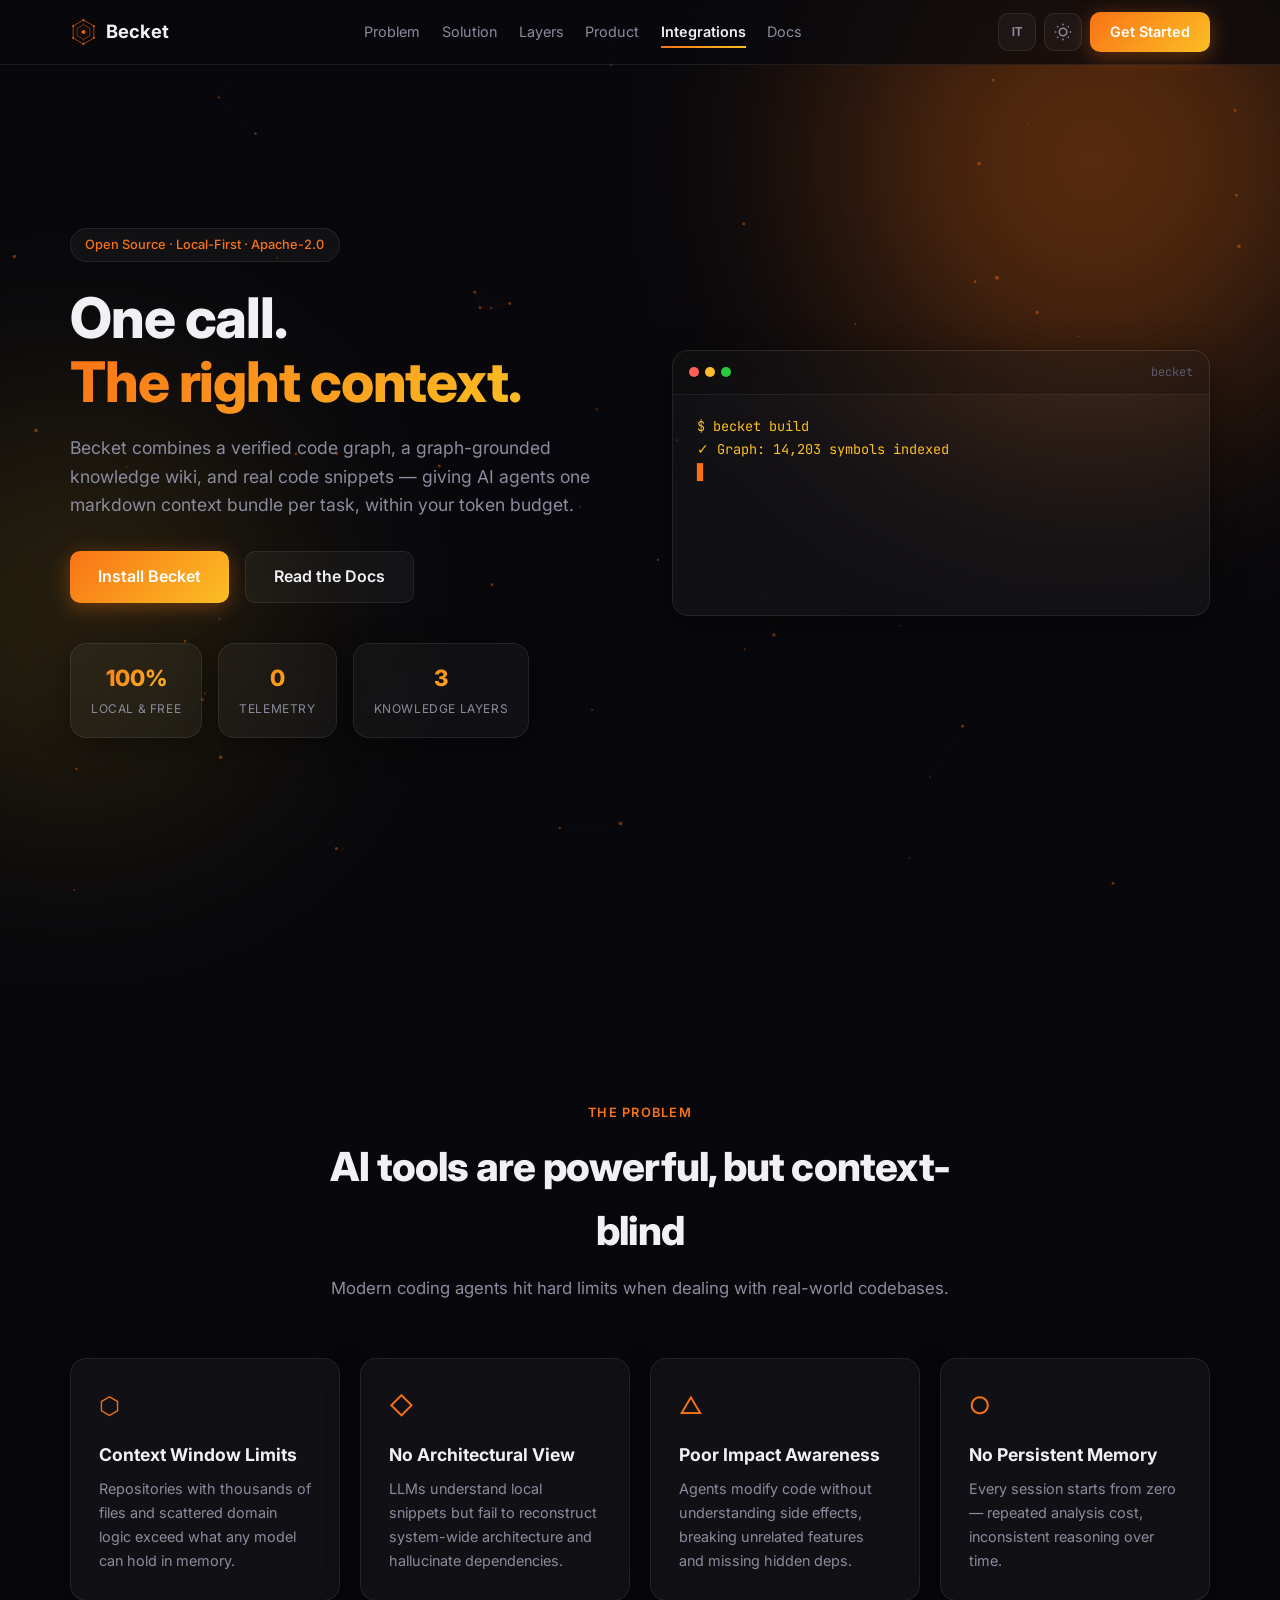
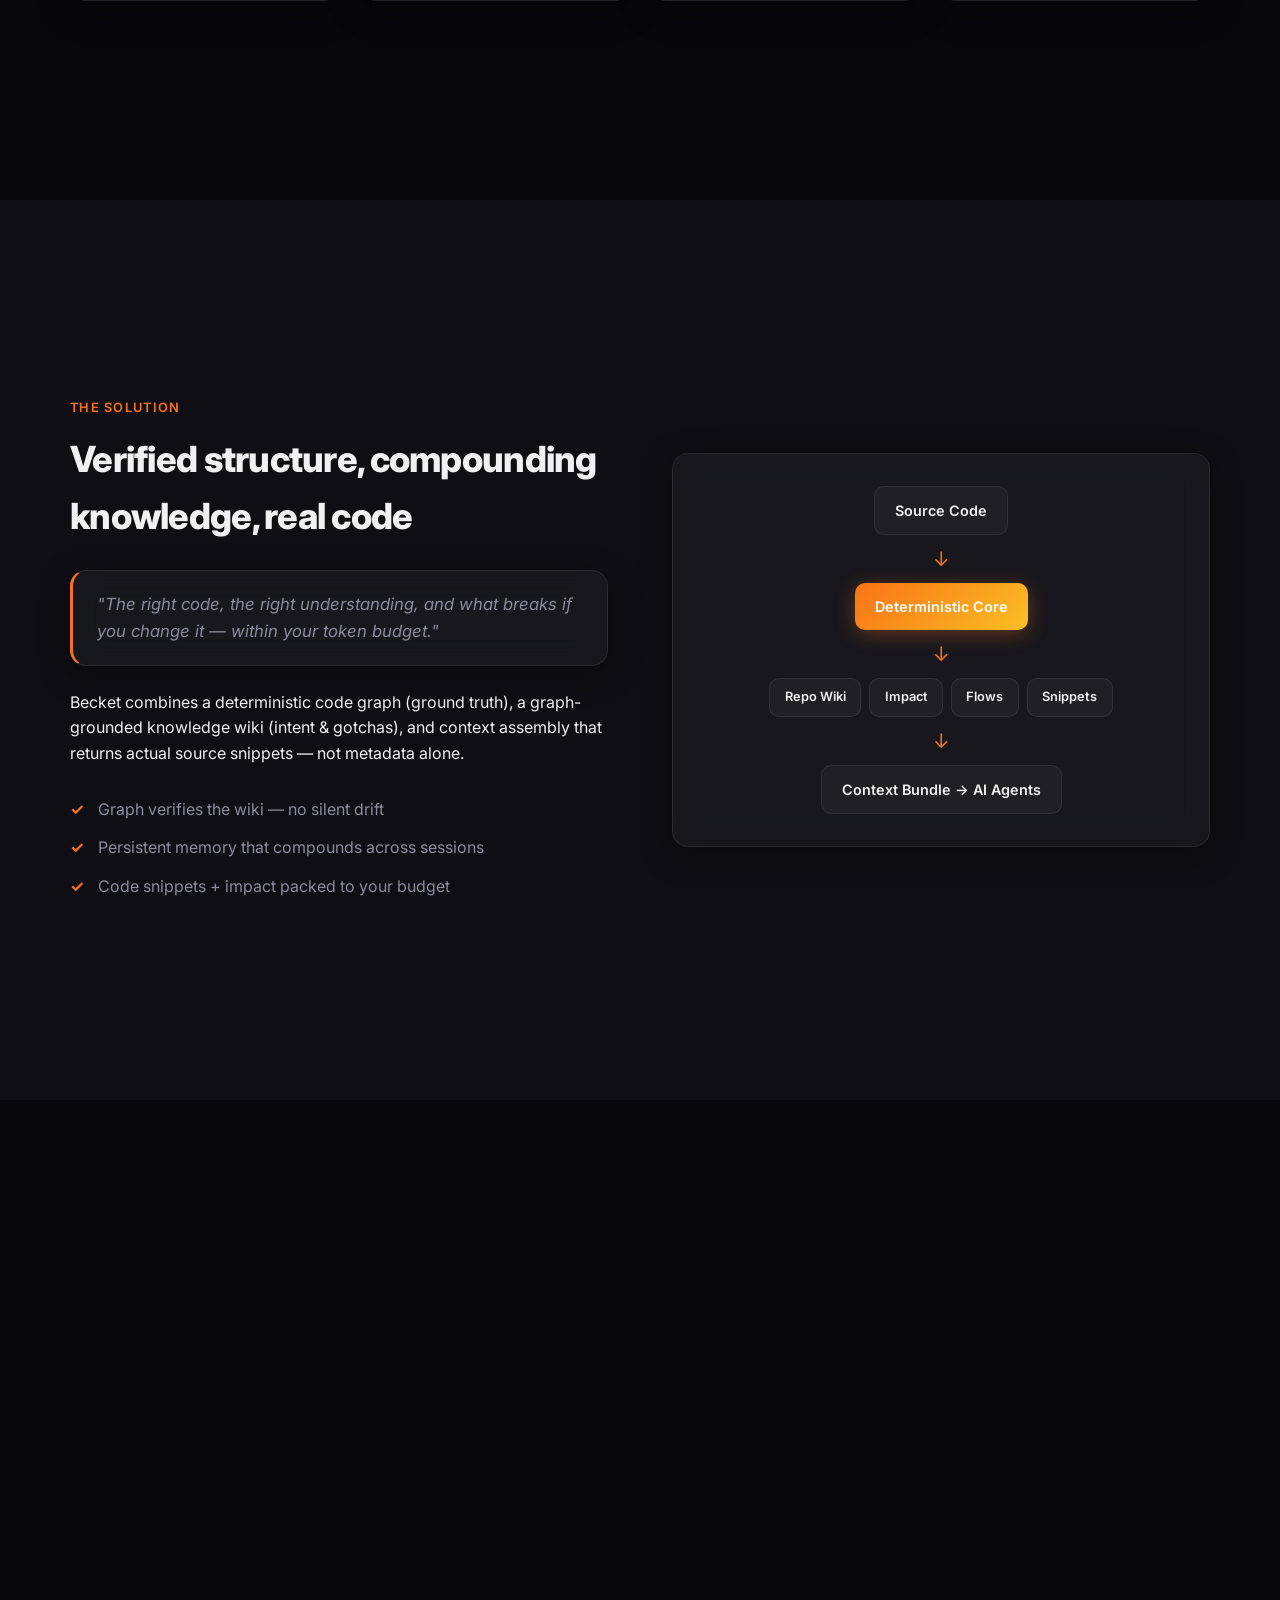
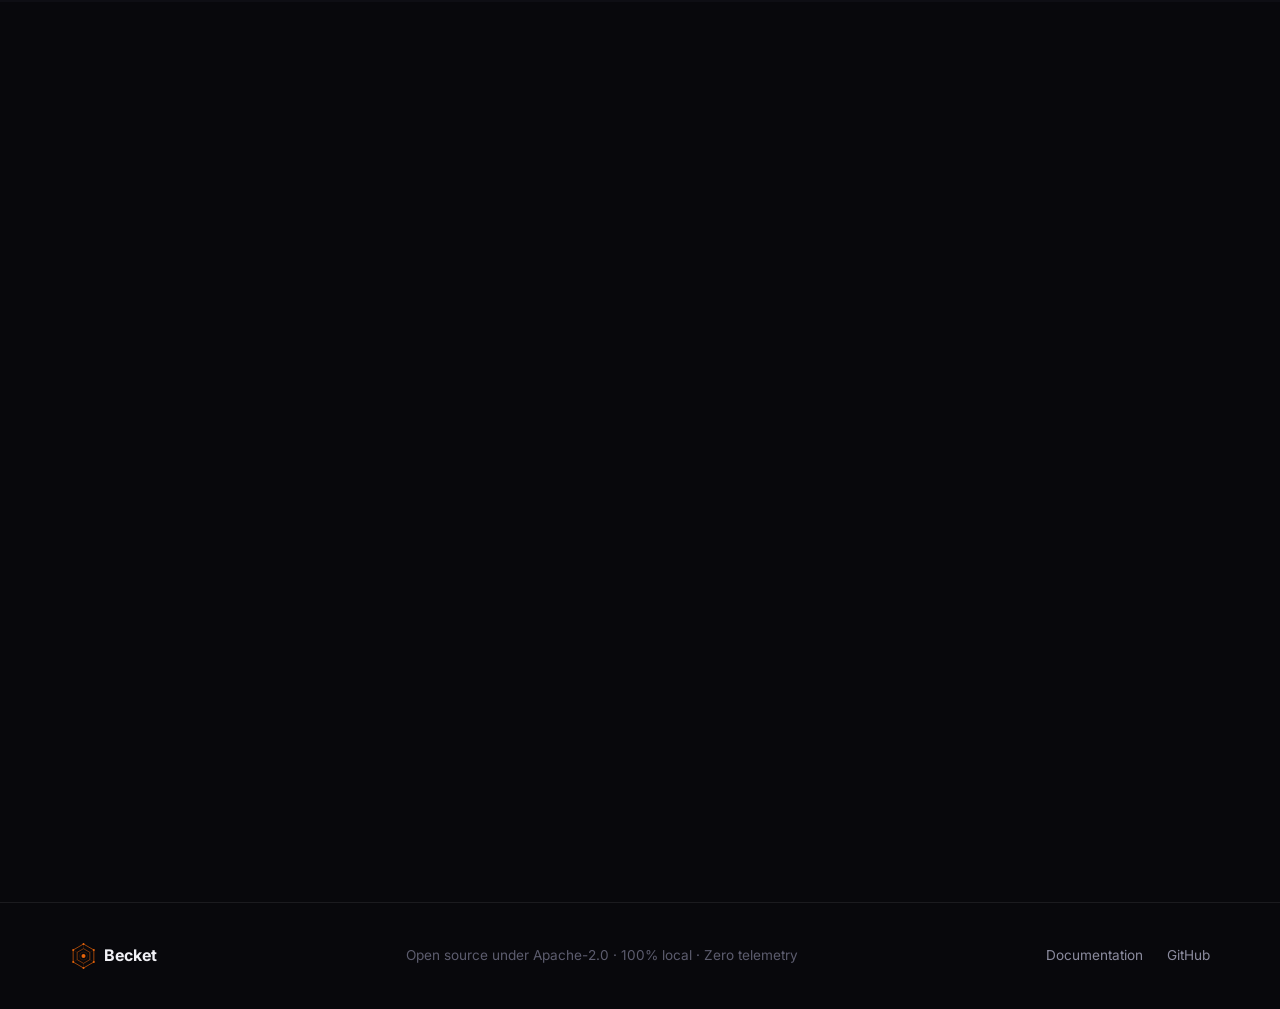
==== commit 0641b8e6: "feat(website): polish UI/UX, struttura sezioni e accessibilità Unisce Product e Features, full-heigh" ====
--- a/website/index.html
+++ b/website/index.html
@@ -6,8 +6,8 @@
   <meta name="description" content="Becket — verified code graph + grounded knowledge wiki + context assembly for AI coding agents" />
   <title>Becket — AI Context & Impact Engine</title>
   <link rel="icon" type="image/svg+xml" href="public/favicon.svg" />
-  <link rel="preload" href="css/styles.css?v=4" as="style" />
-  <link rel="stylesheet" href="css/styles.css?v=4" />
+  <link rel="preload" href="css/styles.css?v=8" as="style" />
+  <link rel="stylesheet" href="css/styles.css?v=8" />
   <link rel="preconnect" href="https://fonts.googleapis.com" />
   <link rel="preconnect" href="https://fonts.gstatic.com" crossorigin />
   <link rel="preload" as="style" href="https://fonts.googleapis.com/css2?family=Inter:wght@400;500;600;700;800&family=JetBrains+Mono:wght@400;500;600&display=swap" />
@@ -16,6 +16,7 @@
   <script>try{var t=localStorage.getItem("becket-theme");if(t)document.documentElement.setAttribute("data-theme",t)}catch(e){}</script>
 </head>
 <body>
+  <a class="skip-link" href="#main-content" data-i18n="a11y.skip">Skip to content</a>
   <canvas id="particles" aria-hidden="true"></canvas>
   <div class="glow glow-1" aria-hidden="true"></div>
   <div class="glow glow-2" aria-hidden="true"></div>
@@ -26,11 +27,11 @@
         <span class="logo-mark" aria-hidden="true"></span>
         <span>Becket</span>
       </a>
-      <nav class="nav-links">
+      <nav class="nav-links" id="nav-links" aria-label="Page sections">
         <a href="#problem" data-i18n="nav.problem">Problem</a>
         <a href="#solution" data-i18n="nav.solution">Solution</a>
         <a href="#layers" data-i18n="nav.layers">Layers</a>
-        <a href="#features" data-i18n="nav.features">Features</a>
+        <a href="#product" data-i18n="nav.product">Product</a>
         <a href="#integrations" data-i18n="nav.integrations">Integrations</a>
         <a href="docs.html" data-i18n="nav.docs">Docs</a>
       </nav>
@@ -48,7 +49,7 @@
     </div>
   </header>
 
-  <main>
+  <main id="main-content">
   <!-- Hero -->
   <section class="hero" id="hero">
     <div class="container hero-grid">
@@ -167,7 +168,7 @@
   </section>
 
   <!-- Three Layers -->
-  <section class="section section-alt" id="layers">
+  <section class="section" id="layers">
     <div class="container">
       <div class="section-header reveal">
         <span class="section-tag" data-i18n="layers.tag">Architecture</span>
@@ -194,74 +195,71 @@
           <p data-i18n="layers.l3.desc">Real source snippets + wiki page + impact set, ranked and packed to your token budget. Code is never model-generated.</p>
         </article>
       </div>
-      <div class="compare-wrap reveal" data-delay="300">
-        <div class="section-header" style="margin-top: 2rem;">
-          <span class="section-tag" data-i18n="product.tag">The product</span>
-          <h2 data-i18n="product.title">Everything an agent needs from your repo</h2>
-          <p data-i18n="product.sub">One local index. Persistent memory. Query-ready bundles — no re-reading the whole codebase every session.</p>
-        </div>
-        <div class="features-grid">
-          <article class="feature glass-card">
-            <div class="feature-num">→</div>
-            <h3 data-i18n="product.p1.title">Index once</h3>
-            <p data-i18n="product.p1.desc"><code>becket build</code> parses symbols, calls, flows, and impact. Writes <code>.becket/</code> — no LLM required.</p>
+    </div>
+  </section>
+
+  <!-- The product -->
+  <section class="section section-alt section-dense" id="product">
+    <div class="container product-stack">
+      <div class="section-header reveal">
+        <span class="section-tag" data-i18n="product.tag">The product</span>
+        <h2 data-i18n="product.title">Everything an agent needs from your repo</h2>
+        <p data-i18n="product.sub">One local index. Persistent memory. Query-ready bundles — no re-reading the whole codebase every session.</p>
+      </div>
+      <div class="features-grid product-pillars reveal">
+        <article class="feature glass-card">
+          <div class="feature-num">→</div>
+          <h3 data-i18n="product.p1.title">Index once</h3>
+          <p data-i18n="product.p1.desc"><code>becket build</code> parses symbols, calls, flows, and impact. Writes <code>.becket/</code> — no LLM required.</p>
+        </article>
+        <article class="feature glass-card">
+          <div class="feature-num">→</div>
+          <h3 data-i18n="product.p2.title">Memory persists</h3>
+          <p data-i18n="product.p2.desc">Graph JSON + grounded wiki pages survive across agent sessions. Incremental rebuild on watch; stale wiki flagged automatically.</p>
+        </article>
+        <article class="feature glass-card">
+          <div class="feature-num">→</div>
+          <h3 data-i18n="product.p3.title">Query per task</h3>
+          <p data-i18n="product.p3.desc"><code>context</code>, <code>impact</code>, <code>flow</code>, MCP tools — real snippets + wiki + blast radius, token-budgeted.</p>
+        </article>
+      </div>
+      <div class="product-capabilities reveal" data-delay="100">
+        <h3 class="product-capabilities-title" data-i18n="features.title">Built for precision, not guesswork</h3>
+        <div class="features-grid capabilities-grid">
+          <article class="feature glass-card feature-compact">
+            <div class="feature-num">01</div>
+            <h4 data-i18n="features.f1.title">Deterministic Code Graph</h4>
+            <p data-i18n="features.f1.desc">Symbols, dependencies, calls, flows and entrypoints — measured from source, not guessed.</p>
           </article>
-          <article class="feature glass-card">
-            <div class="feature-num">→</div>
-            <h3 data-i18n="product.p2.title">Memory persists</h3>
-            <p data-i18n="product.p2.desc">Graph JSON + grounded wiki pages survive across agent sessions. Incremental rebuild on watch; stale wiki flagged automatically.</p>
+          <article class="feature glass-card feature-compact">
+            <div class="feature-num">02</div>
+            <h4 data-i18n="features.f2.title">Impact Analysis Engine</h4>
+            <p data-i18n="features.f2.desc">Know exactly what breaks when you change a component — modules, tests, risk zones.</p>
           </article>
-          <article class="feature glass-card">
-            <div class="feature-num">→</div>
-            <h3 data-i18n="product.p3.title">Query per task</h3>
-            <p data-i18n="product.p3.desc"><code>context</code>, <code>impact</code>, <code>flow</code>, MCP tools — real snippets + wiki + blast radius, token-budgeted.</p>
+          <article class="feature glass-card feature-compact">
+            <div class="feature-num">03</div>
+            <h4 data-i18n="features.f3.title">Grounded Knowledge Wiki</h4>
+            <p data-i18n="features.f3.desc">Compounding markdown knowledge anchored to real symbols, with automatic staleness detection.</p>
           </article>
-        </div>
-        <ul class="check-list" style="margin-top: 1.5rem; max-width: 42rem; margin-left: auto; margin-right: auto;">
-          <li data-i18n="product.li1">Impact before you commit — see what breaks downstream</li>
-          <li data-i18n="product.li2">Wiki lint in CI — claims checked against the live call graph</li>
-          <li data-i18n="product.li3">MCP <code>get_context</code> — one markdown bundle for Cursor / Claude Code</li>
-          <li data-i18n="product.li4">Cross-repo workspace linking for monorepos and polyrepos</li>
-        </ul>
-      </div>
-    </div>
-  </section>
-
-  <!-- Features -->
-  <section class="section" id="features">
-    <div class="container">
-      <div class="section-header reveal">
-        <span class="section-tag" data-i18n="features.tag">Key Features</span>
-        <h2 data-i18n="features.title">Built for precision, not guesswork</h2>
-      </div>
-      <div class="features-grid">
-        <article class="feature glass-card reveal" data-delay="0">
-          <div class="feature-num">01</div>
-          <h3 data-i18n="features.f1.title">Deterministic Code Graph</h3>
-          <p data-i18n="features.f1.desc">Symbols, dependencies, calls, flows and entrypoints — measured from source, not guessed.</p>
-        </article>
-        <article class="feature glass-card reveal" data-delay="100">
-          <div class="feature-num">02</div>
-          <h3 data-i18n="features.f2.title">Impact Analysis Engine</h3>
-          <p data-i18n="features.f2.desc">Know exactly what breaks when you change a component — modules, tests, risk zones.</p>
-        </article>
-        <article class="feature glass-card reveal" data-delay="200">
-          <div class="feature-num">03</div>
-          <h3 data-i18n="features.f3.title">Grounded Knowledge Wiki</h3>
-          <p data-i18n="features.f3.desc">Compounding markdown knowledge anchored to real symbols, with automatic staleness detection.</p>
-        </article>
-        <article class="feature glass-card reveal" data-delay="300">
-          <div class="feature-num">04</div>
-          <h3 data-i18n="features.f4.title">Context Assembly</h3>
-          <p data-i18n="features.f4.desc">Returns the right code snippets plus understanding and impact — packed within a token budget.</p>
-        </article>
-      </div>
-    </div>
-  </section>
-
-  <!-- Integrations -->
-  <section class="section section-alt" id="integrations">
-    <div class="container">
+          <article class="feature glass-card feature-compact">
+            <div class="feature-num">04</div>
+            <h4 data-i18n="features.f4.title">Context Assembly</h4>
+            <p data-i18n="features.f4.desc">Returns the right code snippets plus understanding and impact — packed within a token budget.</p>
+          </article>
+        </div>
+      </div>
+      <ul class="check-list product-checks reveal" data-delay="150">
+        <li data-i18n="product.li1">Impact before you commit — see what breaks downstream</li>
+        <li data-i18n="product.li2">Wiki lint in CI — claims checked against the live call graph</li>
+        <li data-i18n="product.li3">MCP <code>get_context</code> — one markdown bundle for Cursor / Claude Code</li>
+        <li data-i18n="product.li4">Cross-repo workspace linking for monorepos and polyrepos</li>
+      </ul>
+    </div>
+  </section>
+
+  <!-- Integrations + CTA -->
+  <section class="section" id="integrations">
+    <div class="container integrations-closing">
       <div class="section-header reveal">
         <span class="section-tag" data-i18n="integrations.tag">Integrations</span>
         <h2 data-i18n="integrations.title">Agent-agnostic by design</h2>
@@ -285,13 +283,7 @@
           <p data-i18n="integrations.mcp">becket-mcp: get_context (code + wiki + impact), get_wiki, get_impact, get_flow, get_dependencies over stdio.</p>
         </div>
       </div>
-    </div>
-  </section>
-
-  <!-- Vision CTA -->
-  <section class="section cta-section">
-    <div class="container reveal">
-      <div class="cta-box glass-card">
+      <div class="cta-box glass-card reveal" data-delay="150">
         <h2 data-i18n="cta.title">Verified, compounding memory for AI coding agents</h2>
         <p data-i18n="cta.sub">Like Git for version control — Becket for code understanding that includes the code.</p>
         <a href="docs.html#install" class="btn btn-primary btn-lg" data-i18n="cta.button">Start Building Context</a>
@@ -309,7 +301,7 @@
       <p class="footer-copy" data-i18n="footer.copy">Open source under Apache-2.0 · 100% local · Zero telemetry</p>
       <div class="footer-links">
         <a href="docs.html" data-i18n="footer.docs">Documentation</a>
-        <a href="https://github.com/GabrieleRuggieri/becket" data-i18n="footer.github">GitHub</a>
+        <a href="https://github.com/GabrieleRuggieri/becket" target="_blank" rel="noopener noreferrer" data-i18n="footer.github">GitHub</a>
       </div>
     </div>
   </footer>
--- a/website/css/styles.css
+++ b/website/css/styles.css
@@ -16,6 +16,8 @@
   --accent-glow-soft: rgba(251, 191, 36, 0.15);
   --glass-blur: 16px;
   --nav-bg: rgba(8, 8, 12, 0.75);
+  --nav-h: 64px;
+  --section-pad: clamp(4.5rem, 8vh, 6.25rem);
   --code-bg: rgba(0, 0, 0, 0.35);
   --shadow: 0 8px 32px rgba(0, 0, 0, 0.4);
   --gradient: linear-gradient(135deg, #f97316, #fbbf24);
@@ -43,7 +45,7 @@
 
 html {
   scroll-behavior: smooth;
-  scroll-padding-top: 80px;
+  scroll-padding-top: calc(var(--nav-h) + 16px);
 }
 
 body {
@@ -60,6 +62,28 @@
 a { color: inherit; text-decoration: none; }
 img:not(.logo-mark) { max-width: 100%; display: block; }
 code, pre { font-family: "JetBrains Mono", monospace; }
+
+:focus-visible {
+  outline: 2px solid var(--accent);
+  outline-offset: 3px;
+}
+
+.skip-link {
+  position: absolute;
+  top: -100%;
+  left: 1rem;
+  z-index: 200;
+  padding: 0.6rem 1rem;
+  border-radius: 8px;
+  background: var(--accent);
+  color: #fff;
+  font-weight: 600;
+  font-size: 0.875rem;
+}
+
+.skip-link:focus {
+  top: 1rem;
+}
 
 .container {
   width: min(1140px, 92vw);
@@ -168,7 +192,7 @@
 
 .nav-links {
   display: flex;
-  gap: 1.75rem;
+  gap: 1.35rem;
 }
 
 .nav-links a {
@@ -179,6 +203,14 @@
 }
 
 .nav-links a:hover { color: var(--accent); }
+
+.nav-links a.active {
+  color: var(--text);
+  font-weight: 600;
+}
+
+.nav-links a.active::after,
+.nav-links a:hover::after { width: 100%; }
 
 .nav-links a::after {
   content: "";
@@ -191,8 +223,6 @@
   transition: width 0.3s;
 }
 
-.nav-links a:hover::after { width: 100%; }
-
 .nav-actions {
   display: flex;
   align-items: center;
@@ -220,6 +250,10 @@
 .nav-burger.active span:nth-child(1) { transform: translateY(7px) rotate(45deg); }
 .nav-burger.active span:nth-child(2) { opacity: 0; }
 .nav-burger.active span:nth-child(3) { transform: translateY(-7px) rotate(-45deg); }
+
+body.nav-open {
+  overflow: hidden;
+}
 
 /* ===== Buttons ===== */
 .btn {
@@ -284,10 +318,10 @@
 .hero {
   position: relative;
   z-index: 1;
-  padding: 140px 0 80px;
-  min-height: 100vh;
+  min-height: 100dvh;
   display: flex;
   align-items: center;
+  padding: calc(var(--nav-h) + 3.5rem) 0 clamp(3rem, 6vh, 5rem);
 }
 
 .hero-grid {
@@ -431,12 +465,20 @@
 .section {
   position: relative;
   z-index: 1;
-  padding: 100px 0;
+  min-height: 100dvh;
+  padding: var(--section-pad) 0;
+  display: grid;
+  align-content: center;
   content-visibility: auto;
-  contain-intrinsic-size: auto 600px;
+  contain-intrinsic-size: auto 100dvh;
 }
 
 .section-alt { background: var(--bg-alt); }
+
+.section-dense {
+  align-content: start;
+  padding-top: calc(var(--nav-h) + 2.5rem);
+}
 
 .section-header {
   text-align: center;
@@ -594,7 +636,17 @@
   display: grid;
   grid-template-columns: repeat(auto-fit, minmax(280px, 1fr));
   gap: 1.25rem;
-  margin-bottom: 2rem;
+}
+
+.compare-wrap {
+  width: 100%;
+}
+
+.product-checks {
+  margin-top: 1.5rem;
+  max-width: 42rem;
+  margin-left: auto;
+  margin-right: auto;
 }
 
 .layer-card {
@@ -630,7 +682,7 @@
   color: var(--text-muted);
 }
 
-.compare-wrap { margin-top: 1rem; }
+.compare-wrap { margin-top: 0; }
 
 .compare-note {
   font-size: 0.85rem;
@@ -725,6 +777,52 @@
   color: var(--text-muted);
 }
 
+.feature h4 {
+  font-size: 1.05rem;
+  font-weight: 700;
+  margin-bottom: 0.45rem;
+}
+
+.feature-compact {
+  padding: 1.5rem;
+}
+
+.feature-compact .feature-num {
+  font-size: 1.75rem;
+  margin-bottom: 0.5rem;
+}
+
+/* ===== Product stack ===== */
+.product-stack {
+  display: flex;
+  flex-direction: column;
+  gap: clamp(1.75rem, 3.5vh, 2.5rem);
+}
+
+.product-pillars {
+  grid-template-columns: repeat(3, 1fr);
+}
+
+.product-capabilities-title {
+  text-align: center;
+  font-size: clamp(1.15rem, 2.5vw, 1.4rem);
+  font-weight: 700;
+  letter-spacing: -0.01em;
+  margin-bottom: 1.25rem;
+  color: var(--text-muted);
+}
+
+.capabilities-grid {
+  grid-template-columns: repeat(4, 1fr);
+}
+
+.product-checks {
+  margin-top: 0;
+  max-width: 42rem;
+  margin-left: auto;
+  margin-right: auto;
+}
+
 /* ===== Integrations ===== */
 .integrations-grid {
   display: grid;
@@ -752,8 +850,49 @@
   box-shadow: 0 0 30px var(--accent-glow-soft);
 }
 
-/* ===== CTA ===== */
-.cta-section { padding-bottom: 120px; }
+/* ===== Integrations closing (integrations + CTA) ===== */
+.integrations-closing {
+  display: flex;
+  flex-direction: column;
+  gap: clamp(2rem, 4vh, 2.75rem);
+}
+
+.integrations-closing .section-header {
+  margin-bottom: 0;
+}
+
+.integrations-closing .integrations-grid {
+  grid-template-columns: repeat(4, 1fr);
+}
+
+.integrations-closing .cta-box {
+  text-align: center;
+  padding: clamp(2rem, 4vh, 3rem) 2rem;
+  max-width: 52rem;
+  margin: 0 auto;
+  width: 100%;
+}
+
+.integrations-closing .cta-box h2 {
+  font-size: clamp(1.35rem, 3vw, 2rem);
+  font-weight: 800;
+  margin-bottom: 0.65rem;
+  letter-spacing: -0.02em;
+}
+
+.integrations-closing .cta-box p {
+  color: var(--text-muted);
+  margin-bottom: 1.5rem;
+  font-size: 1.05rem;
+  max-width: 36rem;
+  margin-left: auto;
+  margin-right: auto;
+}
+
+/* ===== CTA (standalone fallback) ===== */
+.cta-section {
+  padding-bottom: clamp(5rem, 10vh, 7.5rem);
+}
 
 .cta-box {
   text-align: center;
@@ -781,11 +920,10 @@
 }
 
 .footer-inner {
-  display: flex;
+  display: grid;
+  grid-template-columns: auto 1fr auto;
   align-items: center;
-  justify-content: space-between;
-  flex-wrap: wrap;
-  gap: 1rem;
+  gap: 1.5rem 2rem;
 }
 
 .footer-brand {
@@ -798,11 +936,13 @@
 .footer-copy {
   font-size: 0.85rem;
   color: var(--text-dim);
+  text-align: center;
 }
 
 .footer-links {
   display: flex;
   gap: 1.5rem;
+  justify-content: flex-end;
 }
 
 .footer-links a {
@@ -1068,10 +1208,32 @@
 }
 
 /* ===== Mobile ===== */
+@media (max-width: 1100px) {
+  .integrations-closing .integrations-grid {
+    grid-template-columns: repeat(2, 1fr);
+  }
+
+  .product-pillars {
+    grid-template-columns: 1fr;
+  }
+
+  .capabilities-grid {
+    grid-template-columns: repeat(2, 1fr);
+  }
+}
+
 @media (max-width: 900px) {
   .hero-grid,
   .split,
   .docs-layout {
+    grid-template-columns: 1fr;
+  }
+
+  .layers-grid {
+    grid-template-columns: 1fr;
+  }
+
+  .integrations-closing .integrations-grid {
     grid-template-columns: 1fr;
   }
 
@@ -1108,8 +1270,31 @@
     gap: 0.5rem;
   }
 
-  .hero { padding-top: 100px; min-height: auto; }
-  .section { padding: 70px 0; }
+  .hero {
+    min-height: 100dvh;
+    padding: calc(var(--nav-h) + 2rem) 0 3rem;
+  }
+
+  .section {
+    min-height: 100dvh;
+    align-content: start;
+    padding: clamp(3.5rem, 6vh, 4.5rem) 0;
+    padding-top: calc(var(--nav-h) + 2rem);
+  }
+
+  .section-dense {
+    min-height: auto;
+    padding-bottom: clamp(4rem, 8vh, 5rem);
+  }
+
+  .footer-inner {
+    grid-template-columns: 1fr;
+    text-align: center;
+  }
+
+  .footer-links {
+    justify-content: center;
+  }
 }
 
 @media (max-width: 500px) {
--- a/website/css/styles.css
+++ b/website/css/styles.css
@@ -16,6 +16,8 @@
   --accent-glow-soft: rgba(251, 191, 36, 0.15);
   --glass-blur: 16px;
   --nav-bg: rgba(8, 8, 12, 0.75);
+  --nav-h: 64px;
+  --section-pad: clamp(4.5rem, 8vh, 6.25rem);
   --code-bg: rgba(0, 0, 0, 0.35);
   --shadow: 0 8px 32px rgba(0, 0, 0, 0.4);
   --gradient: linear-gradient(135deg, #f97316, #fbbf24);
@@ -43,7 +45,7 @@
 
 html {
   scroll-behavior: smooth;
-  scroll-padding-top: 80px;
+  scroll-padding-top: calc(var(--nav-h) + 16px);
 }
 
 body {
@@ -60,6 +62,28 @@
 a { color: inherit; text-decoration: none; }
 img:not(.logo-mark) { max-width: 100%; display: block; }
 code, pre { font-family: "JetBrains Mono", monospace; }
+
+:focus-visible {
+  outline: 2px solid var(--accent);
+  outline-offset: 3px;
+}
+
+.skip-link {
+  position: absolute;
+  top: -100%;
+  left: 1rem;
+  z-index: 200;
+  padding: 0.6rem 1rem;
+  border-radius: 8px;
+  background: var(--accent);
+  color: #fff;
+  font-weight: 600;
+  font-size: 0.875rem;
+}
+
+.skip-link:focus {
+  top: 1rem;
+}
 
 .container {
   width: min(1140px, 92vw);
@@ -168,7 +192,7 @@
 
 .nav-links {
   display: flex;
-  gap: 1.75rem;
+  gap: 1.35rem;
 }
 
 .nav-links a {
@@ -179,6 +203,14 @@
 }
 
 .nav-links a:hover { color: var(--accent); }
+
+.nav-links a.active {
+  color: var(--text);
+  font-weight: 600;
+}
+
+.nav-links a.active::after,
+.nav-links a:hover::after { width: 100%; }
 
 .nav-links a::after {
   content: "";
@@ -191,8 +223,6 @@
   transition: width 0.3s;
 }
 
-.nav-links a:hover::after { width: 100%; }
-
 .nav-actions {
   display: flex;
   align-items: center;
@@ -220,6 +250,10 @@
 .nav-burger.active span:nth-child(1) { transform: translateY(7px) rotate(45deg); }
 .nav-burger.active span:nth-child(2) { opacity: 0; }
 .nav-burger.active span:nth-child(3) { transform: translateY(-7px) rotate(-45deg); }
+
+body.nav-open {
+  overflow: hidden;
+}
 
 /* ===== Buttons ===== */
 .btn {
@@ -284,10 +318,10 @@
 .hero {
   position: relative;
   z-index: 1;
-  padding: 140px 0 80px;
-  min-height: 100vh;
+  min-height: 100dvh;
   display: flex;
   align-items: center;
+  padding: calc(var(--nav-h) + 3.5rem) 0 clamp(3rem, 6vh, 5rem);
 }
 
 .hero-grid {
@@ -431,12 +465,20 @@
 .section {
   position: relative;
   z-index: 1;
-  padding: 100px 0;
+  min-height: 100dvh;
+  padding: var(--section-pad) 0;
+  display: grid;
+  align-content: center;
   content-visibility: auto;
-  contain-intrinsic-size: auto 600px;
+  contain-intrinsic-size: auto 100dvh;
 }
 
 .section-alt { background: var(--bg-alt); }
+
+.section-dense {
+  align-content: start;
+  padding-top: calc(var(--nav-h) + 2.5rem);
+}
 
 .section-header {
   text-align: center;
@@ -594,7 +636,17 @@
   display: grid;
   grid-template-columns: repeat(auto-fit, minmax(280px, 1fr));
   gap: 1.25rem;
-  margin-bottom: 2rem;
+}
+
+.compare-wrap {
+  width: 100%;
+}
+
+.product-checks {
+  margin-top: 1.5rem;
+  max-width: 42rem;
+  margin-left: auto;
+  margin-right: auto;
 }
 
 .layer-card {
@@ -630,7 +682,7 @@
   color: var(--text-muted);
 }
 
-.compare-wrap { margin-top: 1rem; }
+.compare-wrap { margin-top: 0; }
 
 .compare-note {
   font-size: 0.85rem;
@@ -725,6 +777,52 @@
   color: var(--text-muted);
 }
 
+.feature h4 {
+  font-size: 1.05rem;
+  font-weight: 700;
+  margin-bottom: 0.45rem;
+}
+
+.feature-compact {
+  padding: 1.5rem;
+}
+
+.feature-compact .feature-num {
+  font-size: 1.75rem;
+  margin-bottom: 0.5rem;
+}
+
+/* ===== Product stack ===== */
+.product-stack {
+  display: flex;
+  flex-direction: column;
+  gap: clamp(1.75rem, 3.5vh, 2.5rem);
+}
+
+.product-pillars {
+  grid-template-columns: repeat(3, 1fr);
+}
+
+.product-capabilities-title {
+  text-align: center;
+  font-size: clamp(1.15rem, 2.5vw, 1.4rem);
+  font-weight: 700;
+  letter-spacing: -0.01em;
+  margin-bottom: 1.25rem;
+  color: var(--text-muted);
+}
+
+.capabilities-grid {
+  grid-template-columns: repeat(4, 1fr);
+}
+
+.product-checks {
+  margin-top: 0;
+  max-width: 42rem;
+  margin-left: auto;
+  margin-right: auto;
+}
+
 /* ===== Integrations ===== */
 .integrations-grid {
   display: grid;
@@ -752,8 +850,49 @@
   box-shadow: 0 0 30px var(--accent-glow-soft);
 }
 
-/* ===== CTA ===== */
-.cta-section { padding-bottom: 120px; }
+/* ===== Integrations closing (integrations + CTA) ===== */
+.integrations-closing {
+  display: flex;
+  flex-direction: column;
+  gap: clamp(2rem, 4vh, 2.75rem);
+}
+
+.integrations-closing .section-header {
+  margin-bottom: 0;
+}
+
+.integrations-closing .integrations-grid {
+  grid-template-columns: repeat(4, 1fr);
+}
+
+.integrations-closing .cta-box {
+  text-align: center;
+  padding: clamp(2rem, 4vh, 3rem) 2rem;
+  max-width: 52rem;
+  margin: 0 auto;
+  width: 100%;
+}
+
+.integrations-closing .cta-box h2 {
+  font-size: clamp(1.35rem, 3vw, 2rem);
+  font-weight: 800;
+  margin-bottom: 0.65rem;
+  letter-spacing: -0.02em;
+}
+
+.integrations-closing .cta-box p {
+  color: var(--text-muted);
+  margin-bottom: 1.5rem;
+  font-size: 1.05rem;
+  max-width: 36rem;
+  margin-left: auto;
+  margin-right: auto;
+}
+
+/* ===== CTA (standalone fallback) ===== */
+.cta-section {
+  padding-bottom: clamp(5rem, 10vh, 7.5rem);
+}
 
 .cta-box {
   text-align: center;
@@ -781,11 +920,10 @@
 }
 
 .footer-inner {
-  display: flex;
+  display: grid;
+  grid-template-columns: auto 1fr auto;
   align-items: center;
-  justify-content: space-between;
-  flex-wrap: wrap;
-  gap: 1rem;
+  gap: 1.5rem 2rem;
 }
 
 .footer-brand {
@@ -798,11 +936,13 @@
 .footer-copy {
   font-size: 0.85rem;
   color: var(--text-dim);
+  text-align: center;
 }
 
 .footer-links {
   display: flex;
   gap: 1.5rem;
+  justify-content: flex-end;
 }
 
 .footer-links a {
@@ -1068,10 +1208,32 @@
 }
 
 /* ===== Mobile ===== */
+@media (max-width: 1100px) {
+  .integrations-closing .integrations-grid {
+    grid-template-columns: repeat(2, 1fr);
+  }
+
+  .product-pillars {
+    grid-template-columns: 1fr;
+  }
+
+  .capabilities-grid {
+    grid-template-columns: repeat(2, 1fr);
+  }
+}
+
 @media (max-width: 900px) {
   .hero-grid,
   .split,
   .docs-layout {
+    grid-template-columns: 1fr;
+  }
+
+  .layers-grid {
+    grid-template-columns: 1fr;
+  }
+
+  .integrations-closing .integrations-grid {
     grid-template-columns: 1fr;
   }
 
@@ -1108,8 +1270,31 @@
     gap: 0.5rem;
   }
 
-  .hero { padding-top: 100px; min-height: auto; }
-  .section { padding: 70px 0; }
+  .hero {
+    min-height: 100dvh;
+    padding: calc(var(--nav-h) + 2rem) 0 3rem;
+  }
+
+  .section {
+    min-height: 100dvh;
+    align-content: start;
+    padding: clamp(3.5rem, 6vh, 4.5rem) 0;
+    padding-top: calc(var(--nav-h) + 2rem);
+  }
+
+  .section-dense {
+    min-height: auto;
+    padding-bottom: clamp(4rem, 8vh, 5rem);
+  }
+
+  .footer-inner {
+    grid-template-columns: 1fr;
+    text-align: center;
+  }
+
+  .footer-links {
+    justify-content: center;
+  }
 }
 
 @media (max-width: 500px) {
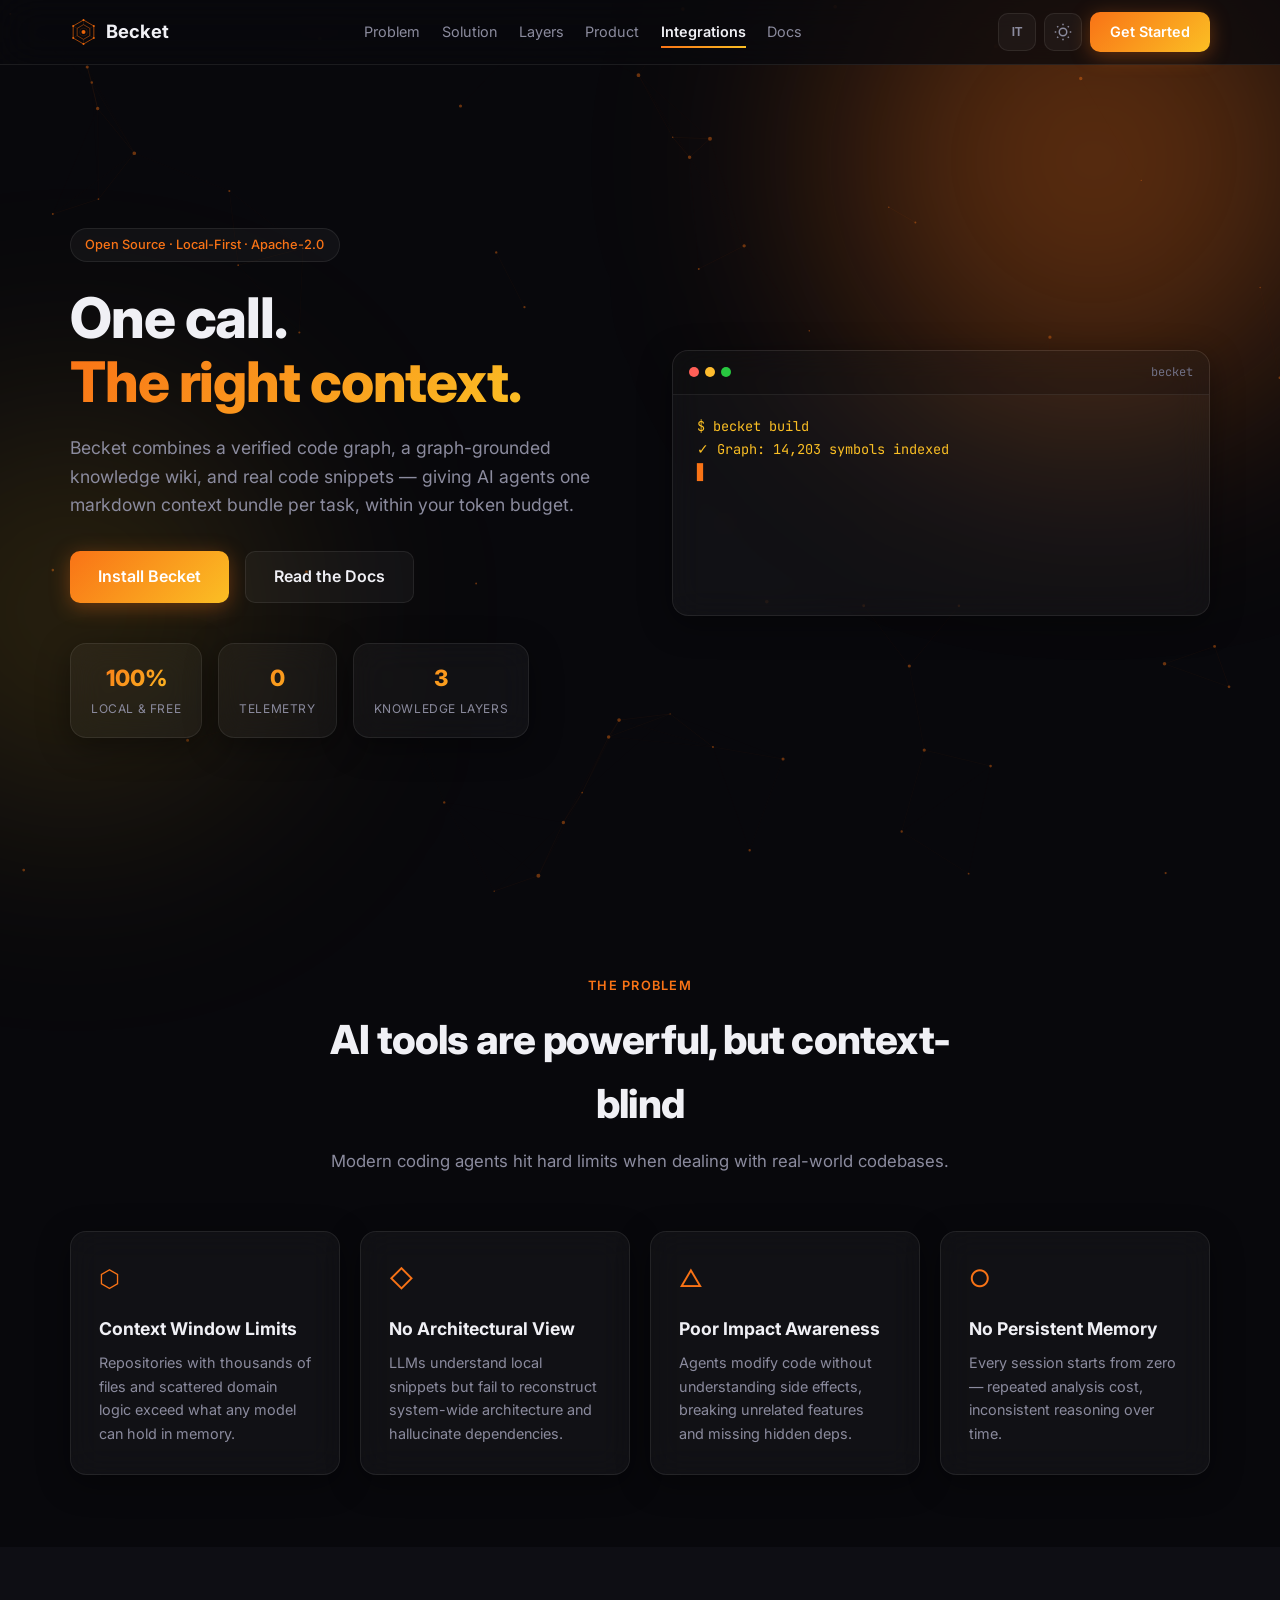
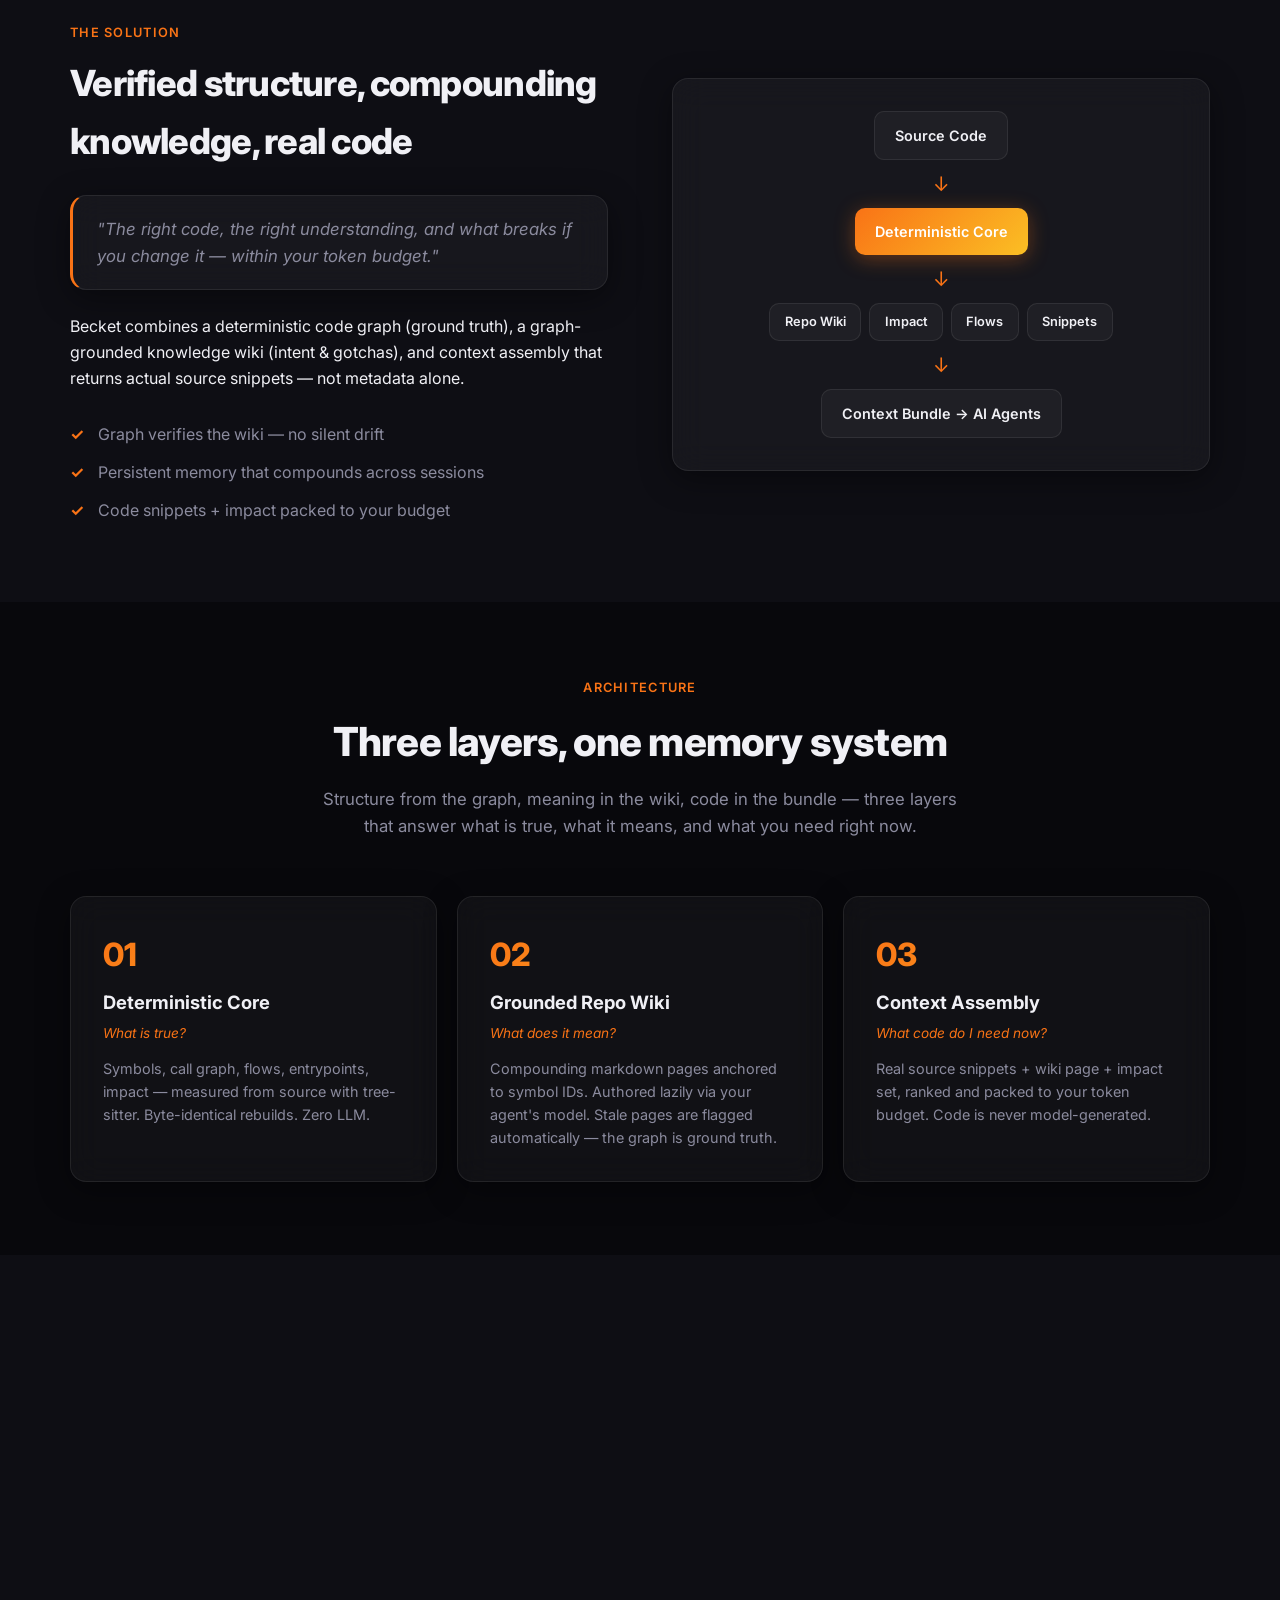
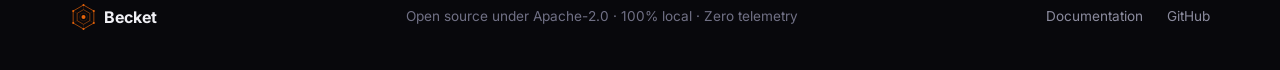
==== commit 198f054f: "release: v0.2.0 polish — wiki fixes, website UX, CHANGELOG, Netlify Ship-ready improvements: unique " ====
--- a/website/index.html
+++ b/website/index.html
@@ -6,17 +6,18 @@
   <meta name="description" content="Becket — verified code graph + grounded knowledge wiki + context assembly for AI coding agents" />
   <title>Becket — AI Context & Impact Engine</title>
   <link rel="icon" type="image/svg+xml" href="public/favicon.svg" />
-  <link rel="preload" href="css/styles.css?v=8" as="style" />
-  <link rel="stylesheet" href="css/styles.css?v=8" />
+  <link rel="preload" href="css/styles.css?v=9" as="style" />
+  <link rel="stylesheet" href="css/styles.css?v=9" />
   <link rel="preconnect" href="https://fonts.googleapis.com" />
   <link rel="preconnect" href="https://fonts.gstatic.com" crossorigin />
   <link rel="preload" as="style" href="https://fonts.googleapis.com/css2?family=Inter:wght@400;500;600;700;800&family=JetBrains+Mono:wght@400;500;600&display=swap" />
   <link rel="stylesheet" href="https://fonts.googleapis.com/css2?family=Inter:wght@400;500;600;700;800&family=JetBrains+Mono:wght@400;500;600&display=swap" media="print" onload="this.media='all'" />
   <noscript><link rel="stylesheet" href="https://fonts.googleapis.com/css2?family=Inter:wght@400;500;600;700;800&family=JetBrains+Mono:wght@400;500;600&display=swap" /></noscript>
-  <script>try{var t=localStorage.getItem("becket-theme");if(t)document.documentElement.setAttribute("data-theme",t)}catch(e){}</script>
+  <script>try{var t=localStorage.getItem("becket-theme");if(t)document.documentElement.setAttribute("data-theme",t);var l=localStorage.getItem("becket-lang");if(!l){l=(navigator.language||"").startsWith("it")?"it":"en"}document.documentElement.lang=l}catch(e){}</script>
 </head>
 <body>
   <a class="skip-link" href="#main-content" data-i18n="a11y.skip">Skip to content</a>
+  <div id="copy-live" class="sr-only" aria-live="polite"></div>
   <canvas id="particles" aria-hidden="true"></canvas>
   <div class="glow glow-1" aria-hidden="true"></div>
   <div class="glow glow-2" aria-hidden="true"></div>
@@ -34,6 +35,7 @@
         <a href="#product" data-i18n="nav.product">Product</a>
         <a href="#integrations" data-i18n="nav.integrations">Integrations</a>
         <a href="docs.html" data-i18n="nav.docs">Docs</a>
+        <a href="docs.html#install" class="btn btn-primary nav-cta-mobile" data-i18n="nav.getStarted">Get Started</a>
       </nav>
       <div class="nav-actions">
         <button class="btn-icon" id="lang-toggle" aria-label="Switch language">EN</button>
@@ -56,8 +58,8 @@
       <div class="hero-content reveal">
         <div class="badge" data-i18n="hero.badge">Open Source · Local-First · Apache-2.0</div>
         <h1>
-          <span data-i18n="hero.title1">The semantic layer</span><br />
-          <span class="gradient-text" data-i18n="hero.title2">between code & AI</span>
+          <span data-i18n="hero.title1">One call.</span><br />
+          <span class="gradient-text" data-i18n="hero.title2">The right context.</span>
         </h1>
         <p class="hero-sub" data-i18n="hero.sub">
           Becket transforms repositories into structured, queryable knowledge — giving AI agents and developers precise context, impact analysis, and architectural understanding.
@@ -179,19 +181,19 @@
         <article class="layer-card glass-card reveal" data-delay="0">
           <div class="layer-num">01</div>
           <h3 data-i18n="layers.l1.title">Deterministic Core</h3>
-          <p class="layer-q" data-i18n="layers.l1.q">What is <em>true</em>?</p>
+          <p class="layer-q" data-i18n-html="layers.l1.q">What is <em>true</em>?</p>
           <p data-i18n="layers.l1.desc">Symbols, call graph, flows, entrypoints, impact — measured from source with tree-sitter. Byte-identical rebuilds. Zero LLM.</p>
         </article>
         <article class="layer-card glass-card reveal" data-delay="100">
           <div class="layer-num">02</div>
           <h3 data-i18n="layers.l2.title">Grounded Repo Wiki</h3>
-          <p class="layer-q" data-i18n="layers.l2.q">What does it <em>mean</em>?</p>
+          <p class="layer-q" data-i18n-html="layers.l2.q">What does it <em>mean</em>?</p>
           <p data-i18n="layers.l2.desc">Compounding markdown pages anchored to symbol IDs. Authored lazily via your agent's model. Stale pages are flagged automatically — the graph is ground truth.</p>
         </article>
         <article class="layer-card glass-card reveal" data-delay="200">
           <div class="layer-num">03</div>
           <h3 data-i18n="layers.l3.title">Context Assembly</h3>
-          <p class="layer-q" data-i18n="layers.l3.q">What code do I need <em>now</em>?</p>
+          <p class="layer-q" data-i18n-html="layers.l3.q">What code do I need <em>now</em>?</p>
           <p data-i18n="layers.l3.desc">Real source snippets + wiki page + impact set, ranked and packed to your token budget. Code is never model-generated.</p>
         </article>
       </div>
@@ -210,7 +212,7 @@
         <article class="feature glass-card">
           <div class="feature-num">→</div>
           <h3 data-i18n="product.p1.title">Index once</h3>
-          <p data-i18n="product.p1.desc"><code>becket build</code> parses symbols, calls, flows, and impact. Writes <code>.becket/</code> — no LLM required.</p>
+          <p data-i18n-html="product.p1.desc"><code>becket build</code> parses symbols, calls, flows, and impact. Writes <code>.becket/</code> — no LLM required.</p>
         </article>
         <article class="feature glass-card">
           <div class="feature-num">→</div>
@@ -220,12 +222,10 @@
         <article class="feature glass-card">
           <div class="feature-num">→</div>
           <h3 data-i18n="product.p3.title">Query per task</h3>
-          <p data-i18n="product.p3.desc"><code>context</code>, <code>impact</code>, <code>flow</code>, MCP tools — real snippets + wiki + blast radius, token-budgeted.</p>
-        </article>
-      </div>
-      <div class="product-capabilities reveal" data-delay="100">
-        <h3 class="product-capabilities-title" data-i18n="features.title">Built for precision, not guesswork</h3>
-        <div class="features-grid capabilities-grid">
+          <p data-i18n-html="product.p3.desc"><code>context</code>, <code>impact</code>, <code>flow</code>, MCP tools — real snippets + wiki + blast radius, token-budgeted.</p>
+        </article>
+      </div>
+      <div class="features-grid capabilities-grid reveal" data-delay="100">
           <article class="feature glass-card feature-compact">
             <div class="feature-num">01</div>
             <h4 data-i18n="features.f1.title">Deterministic Code Graph</h4>
@@ -246,14 +246,7 @@
             <h4 data-i18n="features.f4.title">Context Assembly</h4>
             <p data-i18n="features.f4.desc">Returns the right code snippets plus understanding and impact — packed within a token budget.</p>
           </article>
-        </div>
-      </div>
-      <ul class="check-list product-checks reveal" data-delay="150">
-        <li data-i18n="product.li1">Impact before you commit — see what breaks downstream</li>
-        <li data-i18n="product.li2">Wiki lint in CI — claims checked against the live call graph</li>
-        <li data-i18n="product.li3">MCP <code>get_context</code> — one markdown bundle for Cursor / Claude Code</li>
-        <li data-i18n="product.li4">Cross-repo workspace linking for monorepos and polyrepos</li>
-      </ul>
+      </div>
     </div>
   </section>
 
@@ -286,7 +279,10 @@
       <div class="cta-box glass-card reveal" data-delay="150">
         <h2 data-i18n="cta.title">Verified, compounding memory for AI coding agents</h2>
         <p data-i18n="cta.sub">Like Git for version control — Becket for code understanding that includes the code.</p>
+        <div class="cta-actions">
         <a href="docs.html#install" class="btn btn-primary btn-lg" data-i18n="cta.button">Start Building Context</a>
+        <a href="docs.html" class="btn btn-glass btn-lg" data-i18n="hero.cta2">Read the Docs</a>
+        </div>
       </div>
     </div>
   </section>
--- a/website/css/styles.css
+++ b/website/css/styles.css
@@ -9,7 +9,7 @@
   --border-strong: rgba(255, 255, 255, 0.14);
   --text: #f0f0f5;
   --text-muted: #8b8b9e;
-  --text-dim: #5c5c6e;
+  --text-dim: #707085;
   --accent: #f97316;
   --accent-light: #fbbf24;
   --accent-glow: rgba(249, 115, 22, 0.35);
@@ -85,6 +85,18 @@
   top: 1rem;
 }
 
+.sr-only {
+  position: absolute;
+  width: 1px;
+  height: 1px;
+  padding: 0;
+  margin: -1px;
+  overflow: hidden;
+  clip: rect(0, 0, 0, 0);
+  white-space: nowrap;
+  border: 0;
+}
+
 .container {
   width: min(1140px, 92vw);
   margin: 0 auto;
@@ -229,6 +241,10 @@
   gap: 0.5rem;
 }
 
+.nav-links .nav-cta-mobile {
+  display: none;
+}
+
 .nav-burger {
   display: none;
   flex-direction: column;
@@ -465,12 +481,11 @@
 .section {
   position: relative;
   z-index: 1;
-  min-height: 100dvh;
   padding: var(--section-pad) 0;
   display: grid;
   align-content: center;
   content-visibility: auto;
-  contain-intrinsic-size: auto 100dvh;
+  contain-intrinsic-size: auto 480px;
 }
 
 .section-alt { background: var(--bg-alt); }
@@ -813,7 +828,7 @@
 }
 
 .capabilities-grid {
-  grid-template-columns: repeat(4, 1fr);
+  grid-template-columns: repeat(2, 1fr);
 }
 
 .product-checks {
@@ -887,6 +902,13 @@
   max-width: 36rem;
   margin-left: auto;
   margin-right: auto;
+}
+
+.cta-actions {
+  display: flex;
+  gap: 1rem;
+  justify-content: center;
+  flex-wrap: wrap;
 }
 
 /* ===== CTA (standalone fallback) ===== */
@@ -1084,8 +1106,26 @@
 }
 
 .table-wrap {
+  position: relative;
   overflow-x: auto;
   margin: 1rem 0;
+}
+
+.table-wrap::after {
+  content: "";
+  position: absolute;
+  top: 0;
+  right: 0;
+  bottom: 0;
+  width: 2rem;
+  pointer-events: none;
+  background: linear-gradient(to left, var(--bg), transparent);
+  opacity: 0;
+  transition: opacity 0.2s;
+}
+
+.table-wrap.has-overflow::after {
+  opacity: 1;
 }
 
 table {
@@ -1260,6 +1300,13 @@
 
   .nav-actions .btn-primary { display: none; }
 
+  .nav-links .nav-cta-mobile {
+    display: block;
+    margin-top: 0.75rem;
+    width: 100%;
+    text-align: center;
+  }
+
   .docs-sidebar {
     position: static;
   }
@@ -1276,7 +1323,6 @@
   }
 
   .section {
-    min-height: 100dvh;
     align-content: start;
     padding: clamp(3.5rem, 6vh, 4.5rem) 0;
     padding-top: calc(var(--nav-h) + 2rem);
--- a/website/css/styles.css
+++ b/website/css/styles.css
@@ -9,7 +9,7 @@
   --border-strong: rgba(255, 255, 255, 0.14);
   --text: #f0f0f5;
   --text-muted: #8b8b9e;
-  --text-dim: #5c5c6e;
+  --text-dim: #707085;
   --accent: #f97316;
   --accent-light: #fbbf24;
   --accent-glow: rgba(249, 115, 22, 0.35);
@@ -85,6 +85,18 @@
   top: 1rem;
 }
 
+.sr-only {
+  position: absolute;
+  width: 1px;
+  height: 1px;
+  padding: 0;
+  margin: -1px;
+  overflow: hidden;
+  clip: rect(0, 0, 0, 0);
+  white-space: nowrap;
+  border: 0;
+}
+
 .container {
   width: min(1140px, 92vw);
   margin: 0 auto;
@@ -229,6 +241,10 @@
   gap: 0.5rem;
 }
 
+.nav-links .nav-cta-mobile {
+  display: none;
+}
+
 .nav-burger {
   display: none;
   flex-direction: column;
@@ -465,12 +481,11 @@
 .section {
   position: relative;
   z-index: 1;
-  min-height: 100dvh;
   padding: var(--section-pad) 0;
   display: grid;
   align-content: center;
   content-visibility: auto;
-  contain-intrinsic-size: auto 100dvh;
+  contain-intrinsic-size: auto 480px;
 }
 
 .section-alt { background: var(--bg-alt); }
@@ -813,7 +828,7 @@
 }
 
 .capabilities-grid {
-  grid-template-columns: repeat(4, 1fr);
+  grid-template-columns: repeat(2, 1fr);
 }
 
 .product-checks {
@@ -887,6 +902,13 @@
   max-width: 36rem;
   margin-left: auto;
   margin-right: auto;
+}
+
+.cta-actions {
+  display: flex;
+  gap: 1rem;
+  justify-content: center;
+  flex-wrap: wrap;
 }
 
 /* ===== CTA (standalone fallback) ===== */
@@ -1084,8 +1106,26 @@
 }
 
 .table-wrap {
+  position: relative;
   overflow-x: auto;
   margin: 1rem 0;
+}
+
+.table-wrap::after {
+  content: "";
+  position: absolute;
+  top: 0;
+  right: 0;
+  bottom: 0;
+  width: 2rem;
+  pointer-events: none;
+  background: linear-gradient(to left, var(--bg), transparent);
+  opacity: 0;
+  transition: opacity 0.2s;
+}
+
+.table-wrap.has-overflow::after {
+  opacity: 1;
 }
 
 table {
@@ -1260,6 +1300,13 @@
 
   .nav-actions .btn-primary { display: none; }
 
+  .nav-links .nav-cta-mobile {
+    display: block;
+    margin-top: 0.75rem;
+    width: 100%;
+    text-align: center;
+  }
+
   .docs-sidebar {
     position: static;
   }
@@ -1276,7 +1323,6 @@
   }
 
   .section {
-    min-height: 100dvh;
     align-content: start;
     padding: clamp(3.5rem, 6vh, 4.5rem) 0;
     padding-top: calc(var(--nav-h) + 2rem);
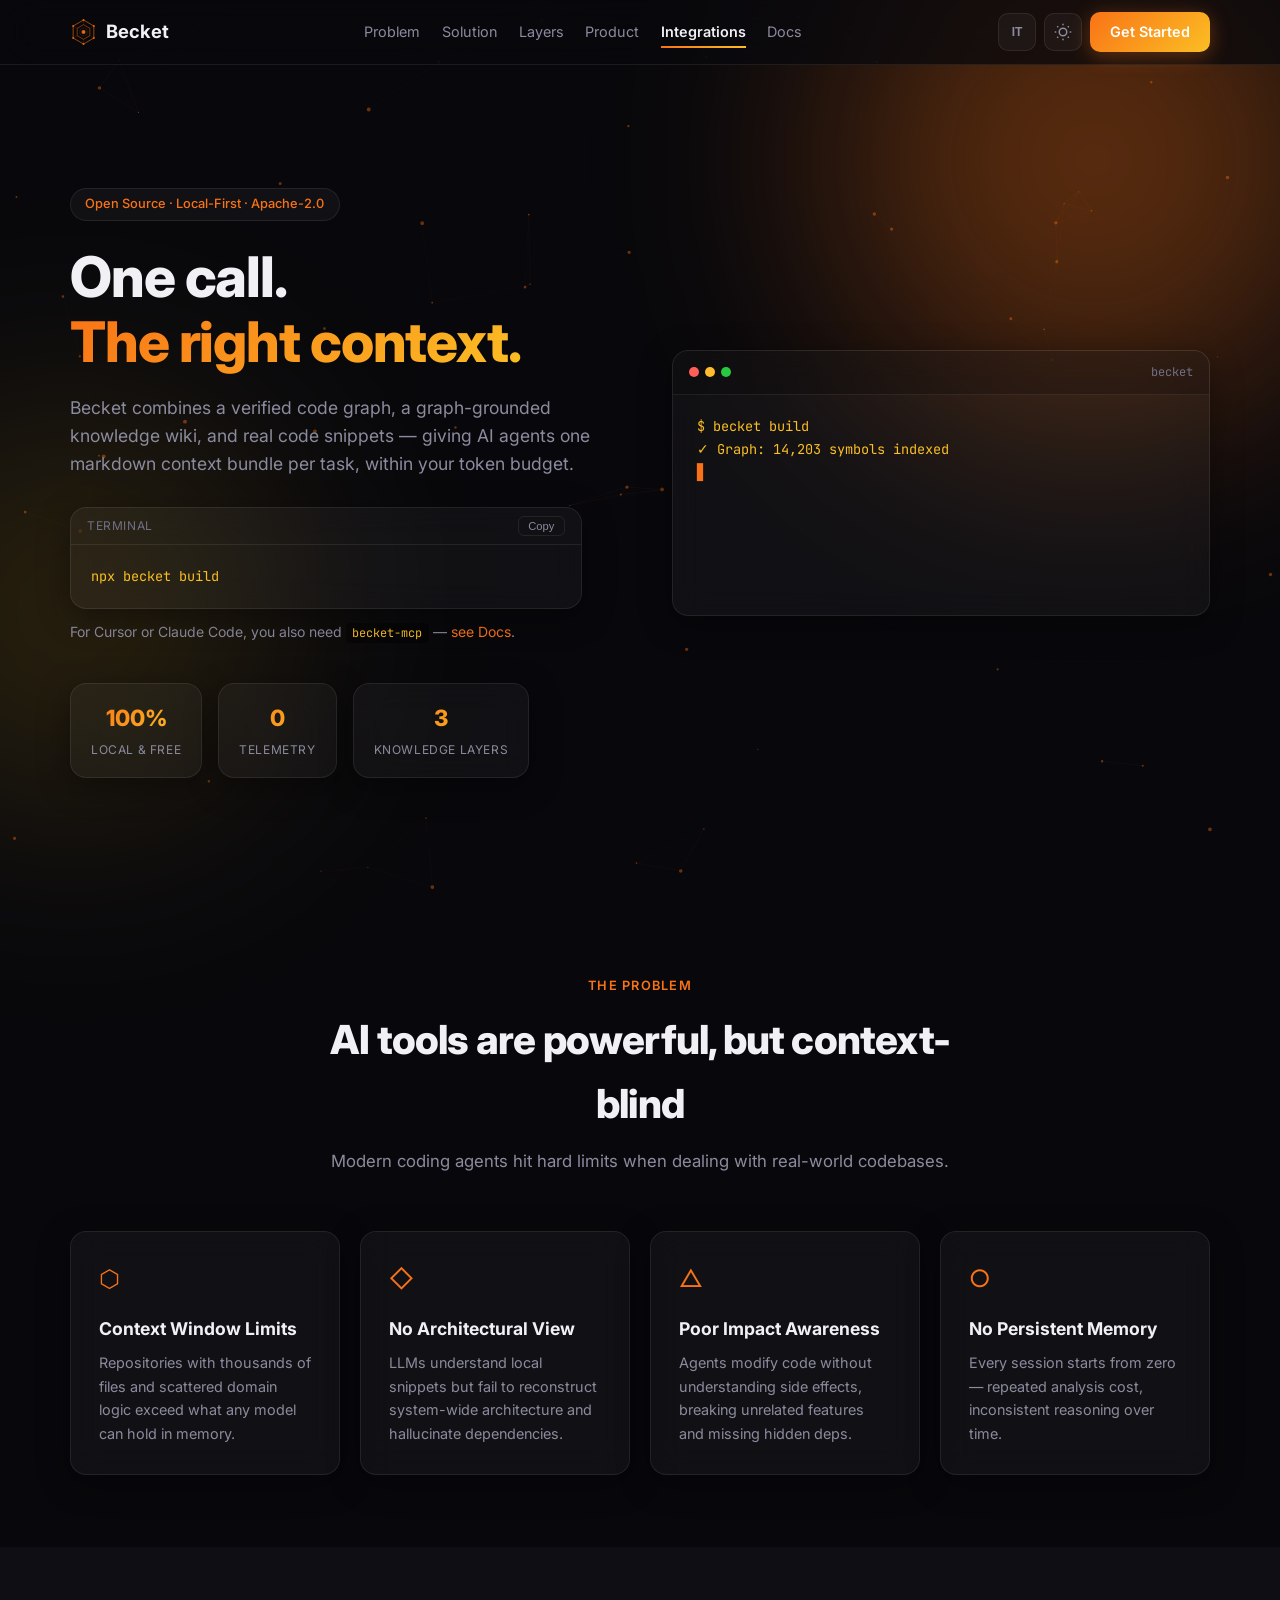
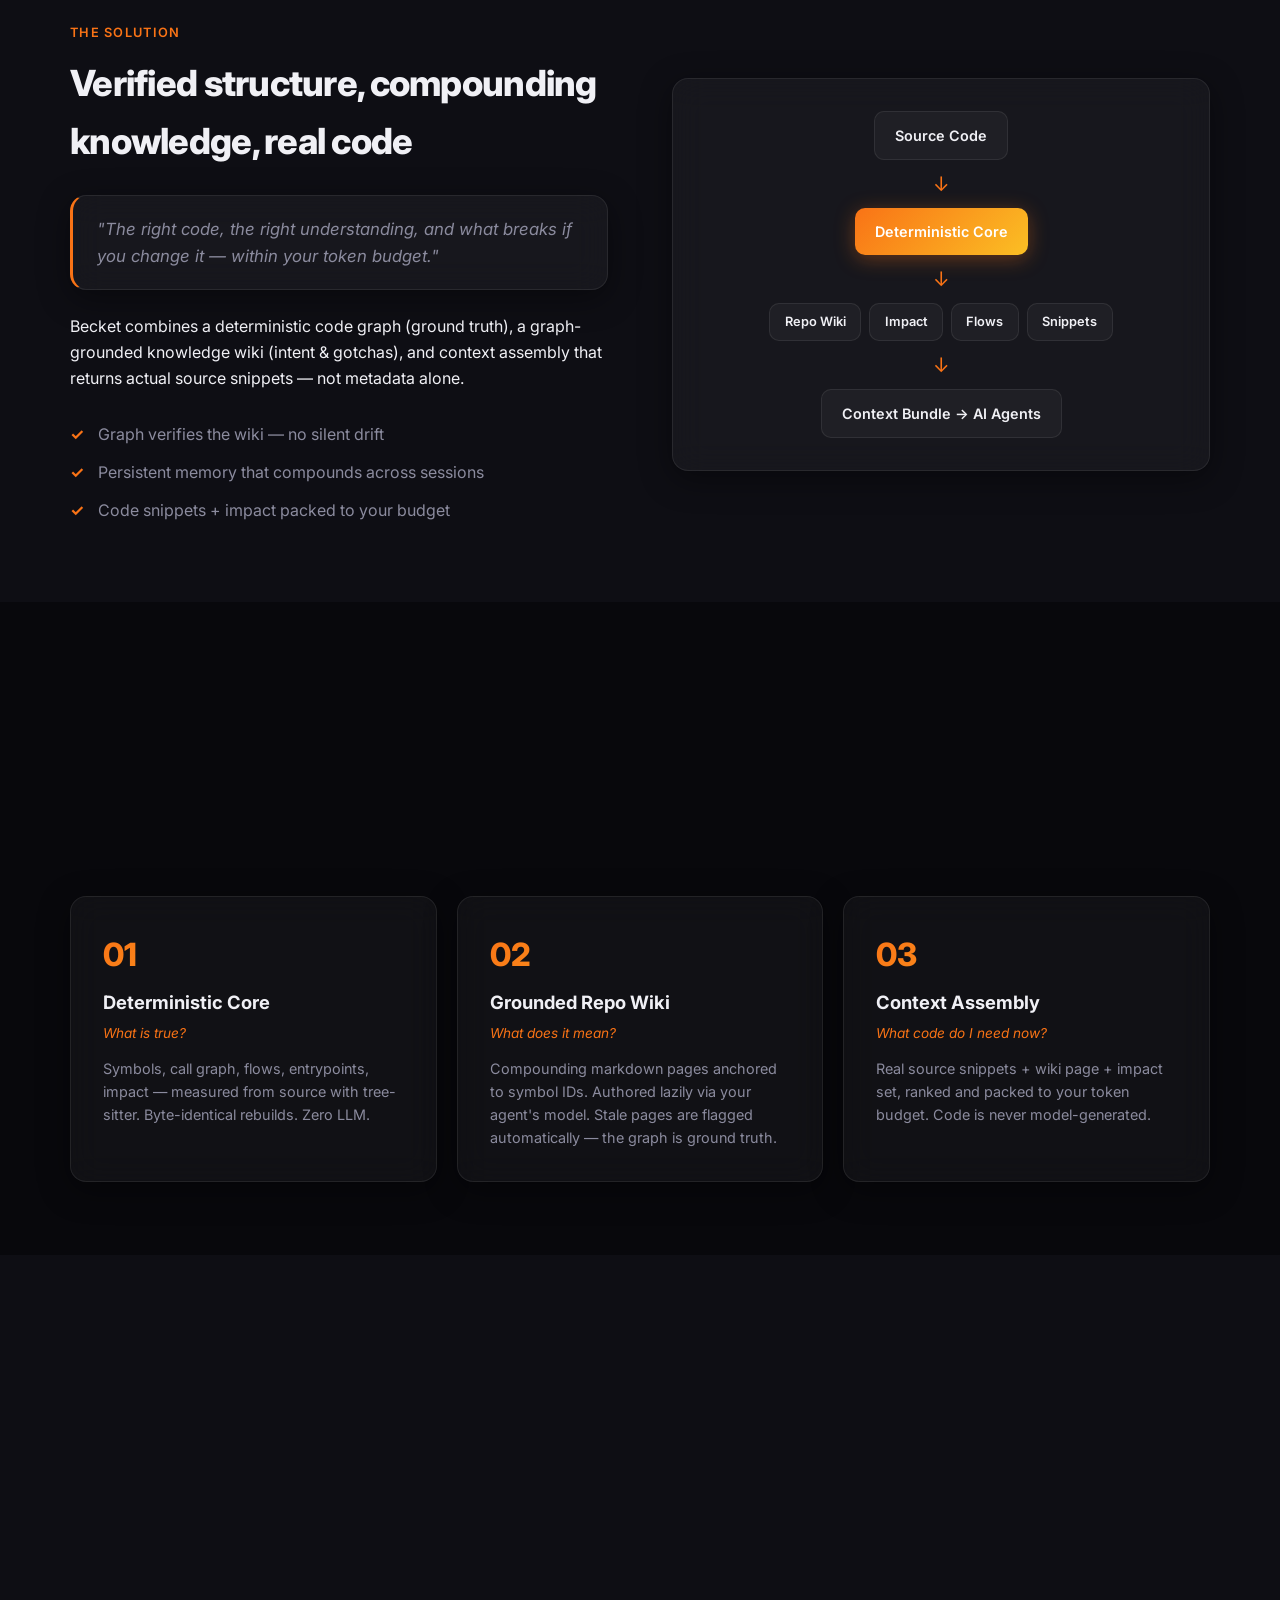
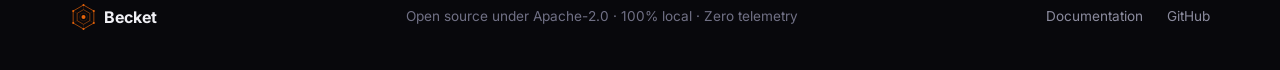
==== commit eeb6064b: "docs(website): clarify npx CLI vs becket-mcp for agents Hero hints at MCP setup; install docs split " ====
--- a/website/index.html
+++ b/website/index.html
@@ -6,8 +6,8 @@
   <meta name="description" content="Becket — verified code graph + grounded knowledge wiki + context assembly for AI coding agents" />
   <title>Becket — AI Context & Impact Engine</title>
   <link rel="icon" type="image/svg+xml" href="public/favicon.svg" />
-  <link rel="preload" href="css/styles.css?v=9" as="style" />
-  <link rel="stylesheet" href="css/styles.css?v=9" />
+  <link rel="preload" href="css/styles.css?v=12" as="style" />
+  <link rel="stylesheet" href="css/styles.css?v=12" />
   <link rel="preconnect" href="https://fonts.googleapis.com" />
   <link rel="preconnect" href="https://fonts.gstatic.com" crossorigin />
   <link rel="preload" as="style" href="https://fonts.googleapis.com/css2?family=Inter:wght@400;500;600;700;800&family=JetBrains+Mono:wght@400;500;600&display=swap" />
@@ -64,9 +64,18 @@
         <p class="hero-sub" data-i18n="hero.sub">
           Becket transforms repositories into structured, queryable knowledge — giving AI agents and developers precise context, impact analysis, and architectural understanding.
         </p>
-        <div class="hero-cta">
-          <a href="docs.html#install" class="btn btn-primary btn-lg" data-i18n="hero.cta1">Install Becket</a>
-          <a href="docs.html" class="btn btn-glass btn-lg" data-i18n="hero.cta2">Read the Docs</a>
+        <div class="hero-install reveal" data-delay="100">
+          <div class="code-block glass-card">
+            <div class="code-header">
+              <span data-i18n="hero.install.terminal">terminal</span>
+              <button type="button" class="copy-btn" data-copy="npx becket build" data-i18n="hero.install.copy">Copy</button>
+            </div>
+            <pre><code>npx becket build</code></pre>
+          </div>
+          <p class="hero-install-hint" data-i18n-html="hero.install.mcpHint">
+            For Cursor or Claude Code, you also need <code>becket-mcp</code> —
+            <a href="docs.html#adoption">see Docs</a>.
+          </p>
         </div>
         <div class="hero-stats">
           <div class="stat glass-card">
--- a/website/css/styles.css
+++ b/website/css/styles.css
@@ -378,14 +378,47 @@
   font-size: 1.1rem;
   color: var(--text-muted);
   max-width: 520px;
-  margin-bottom: 2rem;
-}
-
-.hero-cta {
-  display: flex;
-  gap: 1rem;
-  flex-wrap: wrap;
-  margin-bottom: 2.5rem;
+  margin-bottom: 0;
+}
+
+.hero-install {
+  margin: 1.75rem 0 2.5rem;
+  max-width: 32rem;
+}
+
+.hero-install .code-block {
+  margin: 0;
+}
+
+.hero-install-hint {
+  margin: 0.75rem 0 0;
+  font-size: 0.875rem;
+  line-height: 1.5;
+  color: var(--text-muted);
+}
+
+.hero-install-hint code {
+  background: var(--code-bg);
+  padding: 0.15rem 0.4rem;
+  border-radius: 4px;
+  font-size: 0.85em;
+  color: var(--accent-light);
+}
+
+.hero-install-hint a {
+  color: var(--accent);
+  text-decoration: none;
+}
+
+.hero-install-hint a:hover {
+  text-decoration: underline;
+}
+
+.doc-lead {
+  margin: -0.5rem 0 1rem;
+  font-size: 0.95rem;
+  color: var(--text-muted);
+  line-height: 1.5;
 }
 
 .hero-stats {
@@ -1344,8 +1377,6 @@
 }
 
 @media (max-width: 500px) {
-  .hero-cta { flex-direction: column; }
-  .hero-cta .btn { width: 100%; }
   .hero-stats { flex-direction: column; }
   .stat { width: 100%; }
 }
--- a/website/css/styles.css
+++ b/website/css/styles.css
@@ -378,14 +378,47 @@
   font-size: 1.1rem;
   color: var(--text-muted);
   max-width: 520px;
-  margin-bottom: 2rem;
-}
-
-.hero-cta {
-  display: flex;
-  gap: 1rem;
-  flex-wrap: wrap;
-  margin-bottom: 2.5rem;
+  margin-bottom: 0;
+}
+
+.hero-install {
+  margin: 1.75rem 0 2.5rem;
+  max-width: 32rem;
+}
+
+.hero-install .code-block {
+  margin: 0;
+}
+
+.hero-install-hint {
+  margin: 0.75rem 0 0;
+  font-size: 0.875rem;
+  line-height: 1.5;
+  color: var(--text-muted);
+}
+
+.hero-install-hint code {
+  background: var(--code-bg);
+  padding: 0.15rem 0.4rem;
+  border-radius: 4px;
+  font-size: 0.85em;
+  color: var(--accent-light);
+}
+
+.hero-install-hint a {
+  color: var(--accent);
+  text-decoration: none;
+}
+
+.hero-install-hint a:hover {
+  text-decoration: underline;
+}
+
+.doc-lead {
+  margin: -0.5rem 0 1rem;
+  font-size: 0.95rem;
+  color: var(--text-muted);
+  line-height: 1.5;
 }
 
 .hero-stats {
@@ -1344,8 +1377,6 @@
 }
 
 @media (max-width: 500px) {
-  .hero-cta { flex-direction: column; }
-  .hero-cta .btn { width: 100%; }
   .hero-stats { flex-direction: column; }
   .stat { width: 100%; }
 }
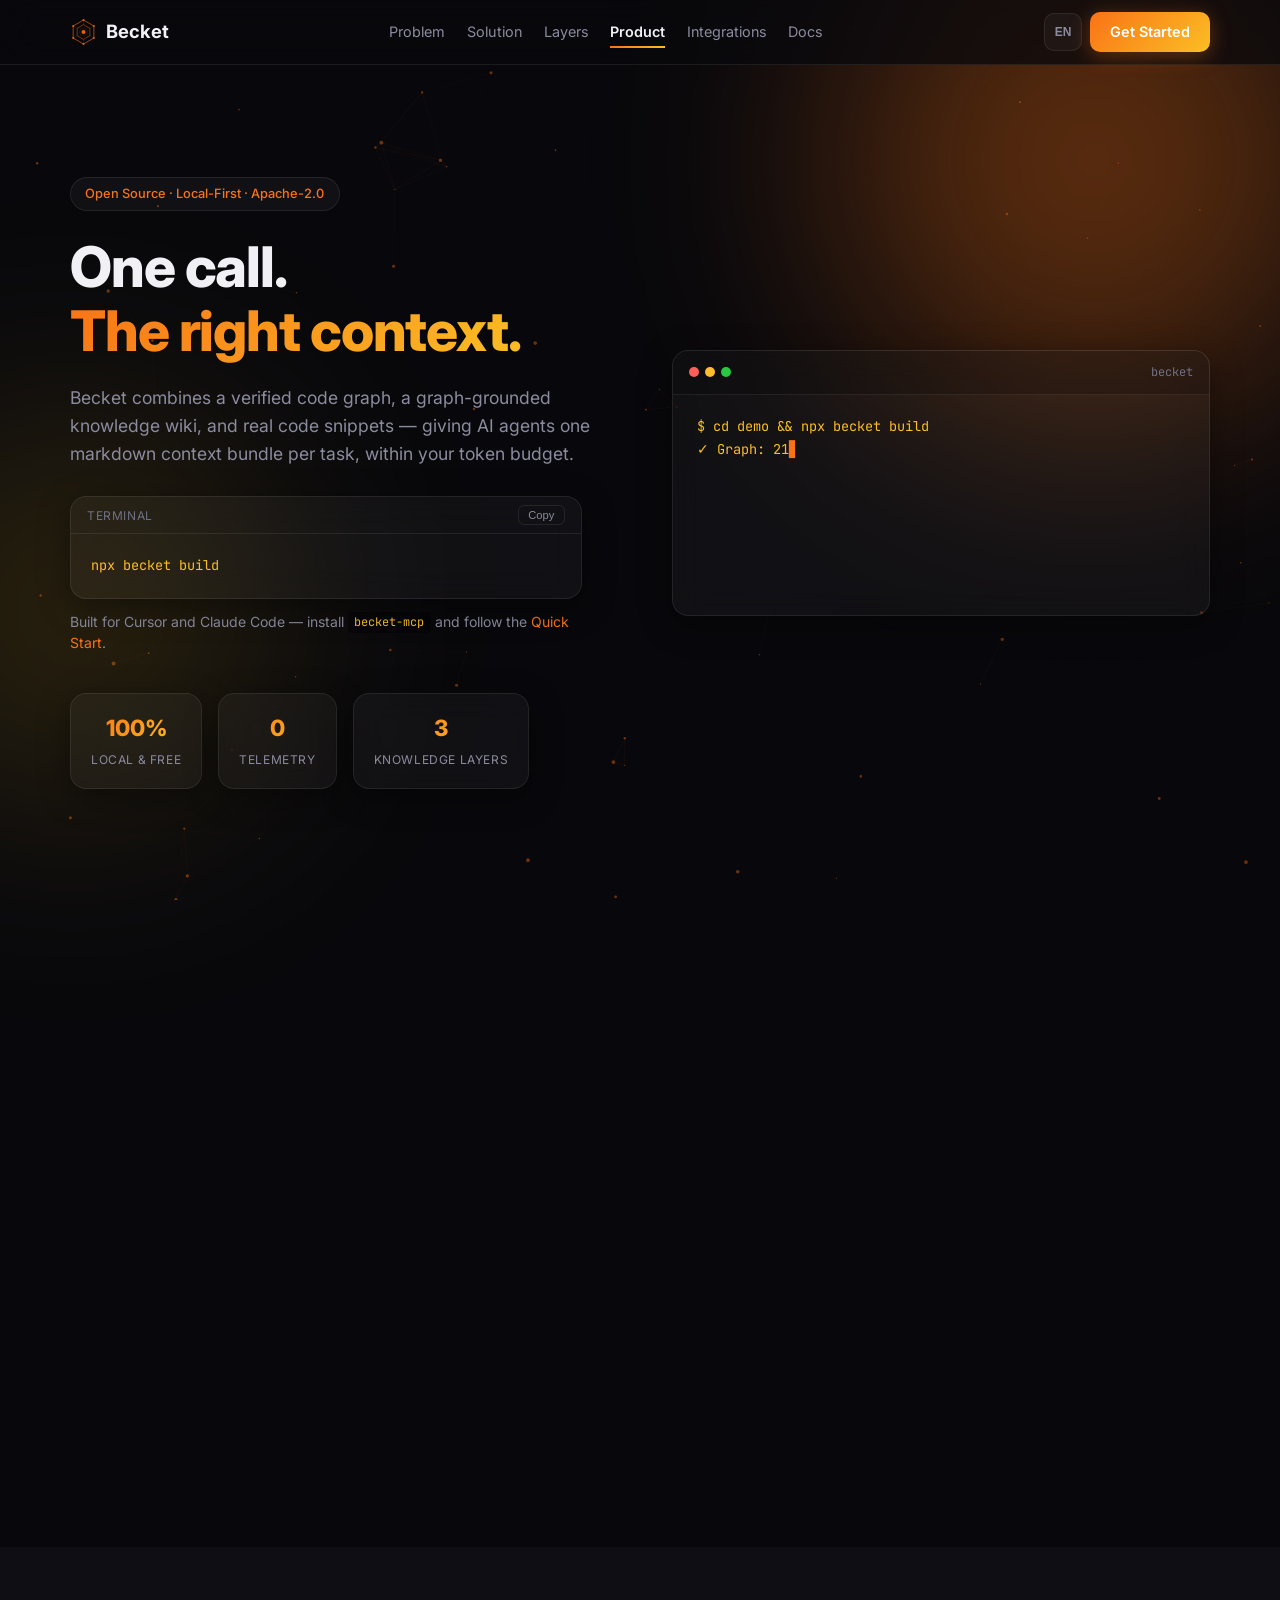
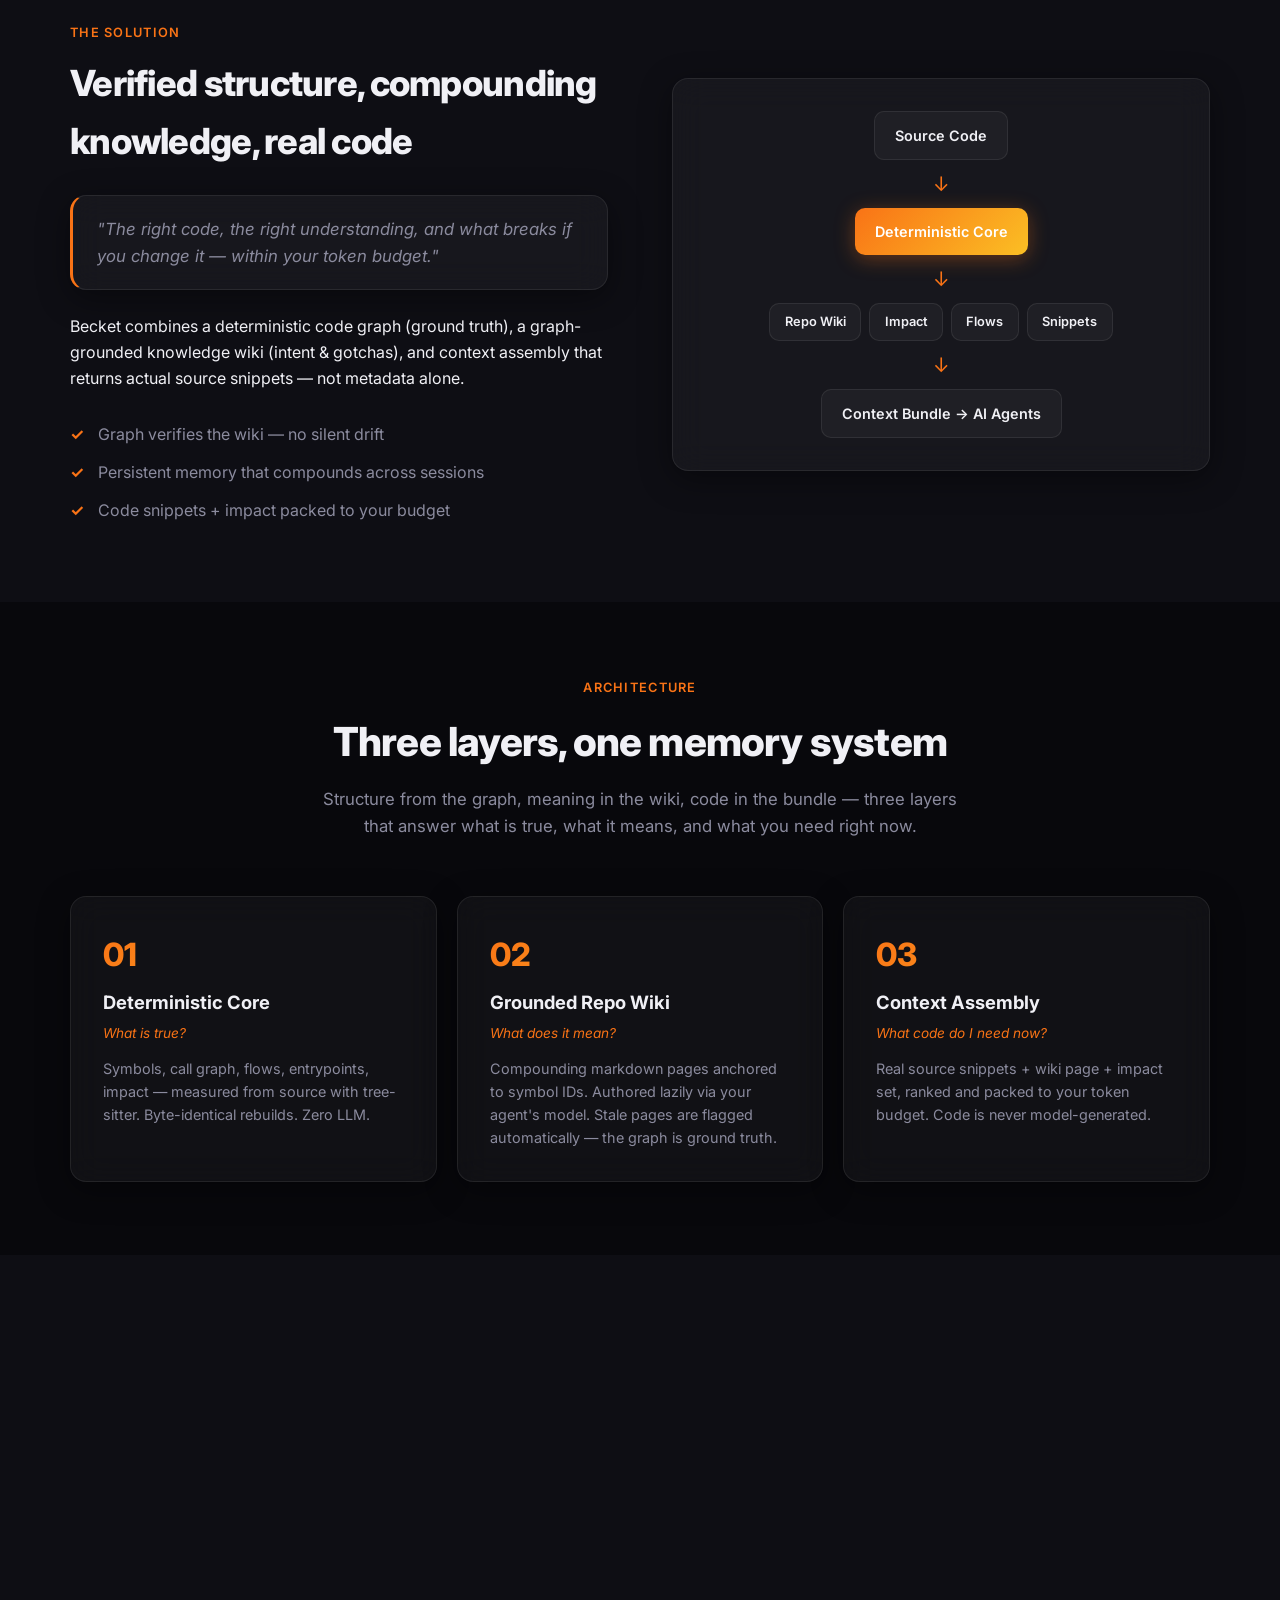
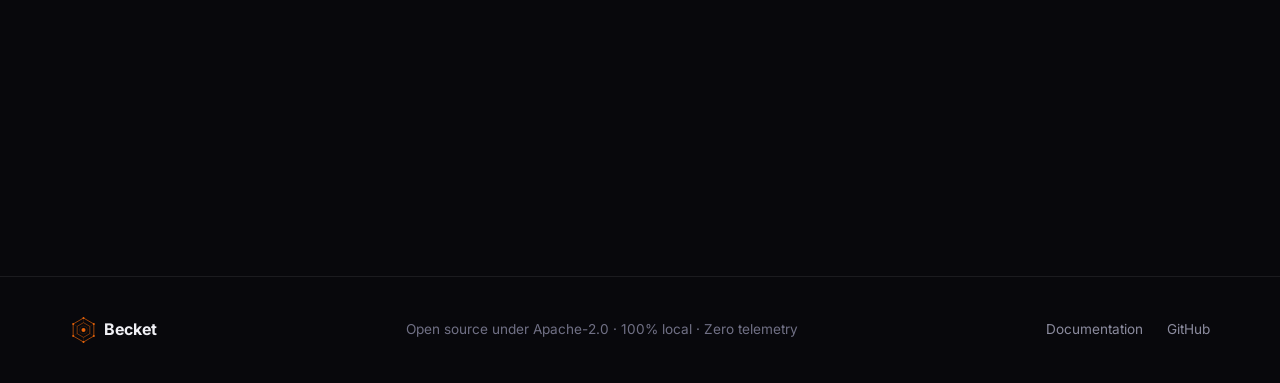
==== commit 55e34a98: "docs(website): improve docs, add demo folder, dark-only UI Restructure site docs around MCP-first wo" ====
--- a/website/index.html
+++ b/website/index.html
@@ -1,19 +1,19 @@
 <!DOCTYPE html>
-<html lang="en" data-theme="dark">
+<html lang="en">
 <head>
   <meta charset="UTF-8" />
   <meta name="viewport" content="width=device-width, initial-scale=1.0" />
   <meta name="description" content="Becket — verified code graph + grounded knowledge wiki + context assembly for AI coding agents" />
   <title>Becket — AI Context & Impact Engine</title>
   <link rel="icon" type="image/svg+xml" href="public/favicon.svg" />
-  <link rel="preload" href="css/styles.css?v=12" as="style" />
-  <link rel="stylesheet" href="css/styles.css?v=12" />
+  <link rel="preload" href="css/styles.css?v=14" as="style" />
+  <link rel="stylesheet" href="css/styles.css?v=14" />
   <link rel="preconnect" href="https://fonts.googleapis.com" />
   <link rel="preconnect" href="https://fonts.gstatic.com" crossorigin />
   <link rel="preload" as="style" href="https://fonts.googleapis.com/css2?family=Inter:wght@400;500;600;700;800&family=JetBrains+Mono:wght@400;500;600&display=swap" />
   <link rel="stylesheet" href="https://fonts.googleapis.com/css2?family=Inter:wght@400;500;600;700;800&family=JetBrains+Mono:wght@400;500;600&display=swap" media="print" onload="this.media='all'" />
   <noscript><link rel="stylesheet" href="https://fonts.googleapis.com/css2?family=Inter:wght@400;500;600;700;800&family=JetBrains+Mono:wght@400;500;600&display=swap" /></noscript>
-  <script>try{var t=localStorage.getItem("becket-theme");if(t)document.documentElement.setAttribute("data-theme",t);var l=localStorage.getItem("becket-lang");if(!l){l=(navigator.language||"").startsWith("it")?"it":"en"}document.documentElement.lang=l}catch(e){}</script>
+  <script>try{var l=localStorage.getItem("becket-lang");if(!l){l=(navigator.language||"").startsWith("it")?"it":"en"}document.documentElement.lang=l}catch(e){}</script>
 </head>
 <body>
   <a class="skip-link" href="#main-content" data-i18n="a11y.skip">Skip to content</a>
@@ -35,15 +35,11 @@
         <a href="#product" data-i18n="nav.product">Product</a>
         <a href="#integrations" data-i18n="nav.integrations">Integrations</a>
         <a href="docs.html" data-i18n="nav.docs">Docs</a>
-        <a href="docs.html#install" class="btn btn-primary nav-cta-mobile" data-i18n="nav.getStarted">Get Started</a>
+        <a href="docs.html#quickstart" class="btn btn-primary nav-cta-mobile" data-i18n="nav.getStarted">Get Started</a>
       </nav>
       <div class="nav-actions">
         <button class="btn-icon" id="lang-toggle" aria-label="Switch language">EN</button>
-        <button class="btn-icon" id="theme-toggle" aria-label="Toggle theme">
-          <svg class="icon-sun" width="18" height="18" viewBox="0 0 24 24" fill="none" stroke="currentColor" stroke-width="2"><circle cx="12" cy="12" r="5"/><path d="M12 1v2M12 21v2M4.22 4.22l1.42 1.42M18.36 18.36l1.42 1.42M1 12h2M21 12h2M4.22 19.78l1.42-1.42M18.36 5.64l1.42-1.42"/></svg>
-          <svg class="icon-moon" width="18" height="18" viewBox="0 0 24 24" fill="none" stroke="currentColor" stroke-width="2"><path d="M21 12.79A9 9 0 1 1 11.21 3 7 7 0 0 0 21 12.79z"/></svg>
-        </button>
-        <a href="docs.html#install" class="btn btn-primary" data-i18n="nav.getStarted">Get Started</a>
+        <a href="docs.html#quickstart" class="btn btn-primary" data-i18n="nav.getStarted">Get Started</a>
       </div>
       <button class="nav-burger" id="nav-burger" aria-label="Menu">
         <span></span><span></span><span></span>
@@ -61,9 +57,7 @@
           <span data-i18n="hero.title1">One call.</span><br />
           <span class="gradient-text" data-i18n="hero.title2">The right context.</span>
         </h1>
-        <p class="hero-sub" data-i18n="hero.sub">
-          Becket transforms repositories into structured, queryable knowledge — giving AI agents and developers precise context, impact analysis, and architectural understanding.
-        </p>
+        <p class="hero-sub" data-i18n="hero.sub"></p>
         <div class="hero-install reveal" data-delay="100">
           <div class="code-block glass-card">
             <div class="code-header">
@@ -72,10 +66,7 @@
             </div>
             <pre><code>npx becket build</code></pre>
           </div>
-          <p class="hero-install-hint" data-i18n-html="hero.install.mcpHint">
-            For Cursor or Claude Code, you also need <code>becket-mcp</code> —
-            <a href="docs.html#adoption">see Docs</a>.
-          </p>
+          <p class="hero-install-hint" data-i18n-html="hero.install.mcpHint"></p>
         </div>
         <div class="hero-stats">
           <div class="stat glass-card">
@@ -234,6 +225,12 @@
           <p data-i18n-html="product.p3.desc"><code>context</code>, <code>impact</code>, <code>flow</code>, MCP tools — real snippets + wiki + blast radius, token-budgeted.</p>
         </article>
       </div>
+      <ul class="check-list product-workflows reveal" data-delay="50">
+        <li data-i18n="product.li1">MCP in Cursor / Claude Code — agent can call get_context when your rules or prompt ask for it</li>
+        <li data-i18n="product.li2">Local .becket/ cache — gitignore it, rebuild anytime with becket build</li>
+        <li data-i18n="product.li3">Demo folder in the repo — try Becket in 30 seconds</li>
+        <li data-i18n="product.li4">Cross-repo workspace linking for monorepos and polyrepos</li>
+      </ul>
       <div class="features-grid capabilities-grid reveal" data-delay="100">
           <article class="feature glass-card feature-compact">
             <div class="feature-num">01</div>
@@ -277,8 +274,8 @@
           <p data-i18n="integrations.claude">Agents call becket context, impact, and flow before modifying code.</p>
         </div>
         <div class="integration glass-card">
-          <h3>OpenAI Codex</h3>
-          <p data-i18n="integrations.codex">Structured reasoning over large codebases via tool definitions.</p>
+          <h3 data-i18n="integrations.otherTitle">Other MCP hosts</h3>
+          <p data-i18n="integrations.codex">Any MCP-compatible agent can use the same tools over stdio.</p>
         </div>
         <div class="integration glass-card highlight">
           <h3>MCP Server</h3>
@@ -289,7 +286,7 @@
         <h2 data-i18n="cta.title">Verified, compounding memory for AI coding agents</h2>
         <p data-i18n="cta.sub">Like Git for version control — Becket for code understanding that includes the code.</p>
         <div class="cta-actions">
-        <a href="docs.html#install" class="btn btn-primary btn-lg" data-i18n="cta.button">Start Building Context</a>
+        <a href="docs.html#quickstart" class="btn btn-primary btn-lg" data-i18n="cta.button">Quick Start Guide</a>
         <a href="docs.html" class="btn btn-glass btn-lg" data-i18n="hero.cta2">Read the Docs</a>
         </div>
       </div>
@@ -311,7 +308,7 @@
     </div>
   </footer>
 
-  <script src="js/i18n.js" defer></script>
+  <script src="js/i18n.js?v=16" defer></script>
   <script src="js/main.js" defer></script>
 </body>
 </html>
--- a/website/css/styles.css
+++ b/website/css/styles.css
@@ -1,6 +1,5 @@
 /* ===== CSS Variables ===== */
-:root,
-[data-theme="dark"] {
+:root {
   --bg: #08080c;
   --bg-alt: #0e0e14;
   --surface: rgba(255, 255, 255, 0.04);
@@ -23,23 +22,6 @@
   --gradient: linear-gradient(135deg, #f97316, #fbbf24);
 }
 
-[data-theme="light"] {
-  --bg: #f8f8fc;
-  --bg-alt: #f0f0f6;
-  --surface: rgba(255, 255, 255, 0.7);
-  --surface-hover: rgba(255, 255, 255, 0.9);
-  --border: rgba(0, 0, 0, 0.08);
-  --border-strong: rgba(0, 0, 0, 0.14);
-  --text: #12121a;
-  --text-muted: #5c5c6e;
-  --text-dim: #8b8b9e;
-  --accent-glow: rgba(249, 115, 22, 0.2);
-  --accent-glow-soft: rgba(251, 191, 36, 0.1);
-  --nav-bg: rgba(248, 248, 252, 0.85);
-  --code-bg: rgba(0, 0, 0, 0.04);
-  --shadow: 0 8px 32px rgba(0, 0, 0, 0.08);
-}
-
 /* ===== Reset & Base ===== */
 *, *::before, *::after { box-sizing: border-box; margin: 0; padding: 0; }
 
@@ -325,10 +307,6 @@
   color: var(--accent);
 }
 
-[data-theme="dark"] .icon-sun { display: block; }
-[data-theme="dark"] .icon-moon { display: none; }
-[data-theme="light"] .icon-sun { display: none; }
-[data-theme="light"] .icon-moon { display: block; }
 
 /* ===== Hero ===== */
 .hero {
@@ -1427,6 +1405,103 @@
   line-height: 1.8;
 }
 
+.callout {
+  padding: 1.25rem 1.5rem;
+  margin: 1.25rem 0;
+  border-left: 3px solid var(--accent);
+}
+
+.callout p {
+  margin: 0;
+  color: var(--text-muted);
+  font-size: 0.95rem;
+}
+
+.persona-grid {
+  display: grid;
+  grid-template-columns: repeat(auto-fit, minmax(260px, 1fr));
+  gap: 1rem;
+  margin: 1.25rem 0;
+}
+
+.persona-card {
+  padding: 1.25rem;
+}
+
+.persona-card h3 {
+  font-size: 1rem;
+  margin: 0 0 0.5rem;
+}
+
+.persona-card p {
+  font-size: 0.9rem;
+  margin-bottom: 0.75rem;
+}
+
+.persona-card .code-block {
+  margin: 0;
+}
+
+.lang-grid {
+  display: flex;
+  flex-wrap: wrap;
+  gap: 0.75rem;
+  margin: 1rem 0 1.25rem;
+}
+
+.lang-chip {
+  padding: 0.5rem 1rem;
+  font-size: 0.85rem;
+  font-weight: 600;
+  color: var(--text-muted);
+}
+
+.faq-item {
+  margin-bottom: 0.75rem;
+  padding: 0;
+  overflow: hidden;
+}
+
+.faq-item summary {
+  padding: 1rem 1.25rem;
+  cursor: pointer;
+  font-weight: 600;
+  color: var(--text);
+  list-style: none;
+}
+
+.faq-item summary::-webkit-details-marker {
+  display: none;
+}
+
+.faq-item summary::after {
+  content: "+";
+  float: right;
+  color: var(--accent);
+  font-weight: 700;
+}
+
+.faq-item[open] summary::after {
+  content: "−";
+}
+
+.faq-item p {
+  padding: 0 1.25rem 1rem;
+  margin: 0;
+  font-size: 0.9rem;
+}
+
+.example-output pre {
+  font-size: 0.78rem;
+  max-height: 420px;
+  overflow-y: auto;
+}
+
+.product-workflows {
+  margin: 1.5rem 0 2rem;
+  max-width: 42rem;
+}
+
 @media (max-width: 768px) {
   .use-today-grid {
     grid-template-columns: 1fr;
--- a/website/css/styles.css
+++ b/website/css/styles.css
@@ -1,6 +1,5 @@
 /* ===== CSS Variables ===== */
-:root,
-[data-theme="dark"] {
+:root {
   --bg: #08080c;
   --bg-alt: #0e0e14;
   --surface: rgba(255, 255, 255, 0.04);
@@ -23,23 +22,6 @@
   --gradient: linear-gradient(135deg, #f97316, #fbbf24);
 }
 
-[data-theme="light"] {
-  --bg: #f8f8fc;
-  --bg-alt: #f0f0f6;
-  --surface: rgba(255, 255, 255, 0.7);
-  --surface-hover: rgba(255, 255, 255, 0.9);
-  --border: rgba(0, 0, 0, 0.08);
-  --border-strong: rgba(0, 0, 0, 0.14);
-  --text: #12121a;
-  --text-muted: #5c5c6e;
-  --text-dim: #8b8b9e;
-  --accent-glow: rgba(249, 115, 22, 0.2);
-  --accent-glow-soft: rgba(251, 191, 36, 0.1);
-  --nav-bg: rgba(248, 248, 252, 0.85);
-  --code-bg: rgba(0, 0, 0, 0.04);
-  --shadow: 0 8px 32px rgba(0, 0, 0, 0.08);
-}
-
 /* ===== Reset & Base ===== */
 *, *::before, *::after { box-sizing: border-box; margin: 0; padding: 0; }
 
@@ -325,10 +307,6 @@
   color: var(--accent);
 }
 
-[data-theme="dark"] .icon-sun { display: block; }
-[data-theme="dark"] .icon-moon { display: none; }
-[data-theme="light"] .icon-sun { display: none; }
-[data-theme="light"] .icon-moon { display: block; }
 
 /* ===== Hero ===== */
 .hero {
@@ -1427,6 +1405,103 @@
   line-height: 1.8;
 }
 
+.callout {
+  padding: 1.25rem 1.5rem;
+  margin: 1.25rem 0;
+  border-left: 3px solid var(--accent);
+}
+
+.callout p {
+  margin: 0;
+  color: var(--text-muted);
+  font-size: 0.95rem;
+}
+
+.persona-grid {
+  display: grid;
+  grid-template-columns: repeat(auto-fit, minmax(260px, 1fr));
+  gap: 1rem;
+  margin: 1.25rem 0;
+}
+
+.persona-card {
+  padding: 1.25rem;
+}
+
+.persona-card h3 {
+  font-size: 1rem;
+  margin: 0 0 0.5rem;
+}
+
+.persona-card p {
+  font-size: 0.9rem;
+  margin-bottom: 0.75rem;
+}
+
+.persona-card .code-block {
+  margin: 0;
+}
+
+.lang-grid {
+  display: flex;
+  flex-wrap: wrap;
+  gap: 0.75rem;
+  margin: 1rem 0 1.25rem;
+}
+
+.lang-chip {
+  padding: 0.5rem 1rem;
+  font-size: 0.85rem;
+  font-weight: 600;
+  color: var(--text-muted);
+}
+
+.faq-item {
+  margin-bottom: 0.75rem;
+  padding: 0;
+  overflow: hidden;
+}
+
+.faq-item summary {
+  padding: 1rem 1.25rem;
+  cursor: pointer;
+  font-weight: 600;
+  color: var(--text);
+  list-style: none;
+}
+
+.faq-item summary::-webkit-details-marker {
+  display: none;
+}
+
+.faq-item summary::after {
+  content: "+";
+  float: right;
+  color: var(--accent);
+  font-weight: 700;
+}
+
+.faq-item[open] summary::after {
+  content: "−";
+}
+
+.faq-item p {
+  padding: 0 1.25rem 1rem;
+  margin: 0;
+  font-size: 0.9rem;
+}
+
+.example-output pre {
+  font-size: 0.78rem;
+  max-height: 420px;
+  overflow-y: auto;
+}
+
+.product-workflows {
+  margin: 1.5rem 0 2rem;
+  max-width: 42rem;
+}
+
 @media (max-width: 768px) {
   .use-today-grid {
     grid-template-columns: 1fr;
